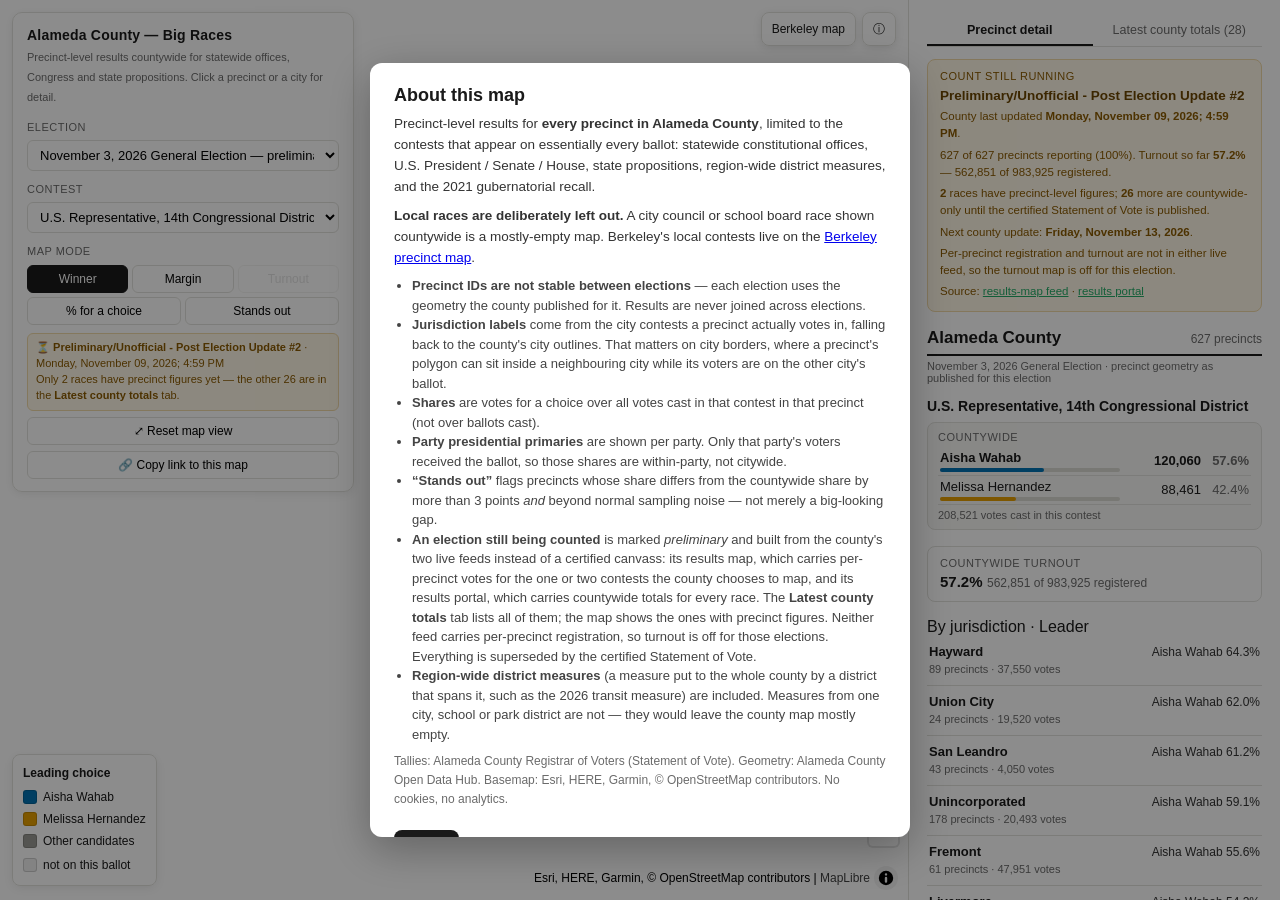
==== site/county.html @ a4855461 "Map Nov 2026 before certification, from the county's live feeds The county map had nothing at all fo" ====
<!DOCTYPE html>
<html lang="en">
<head>
<meta charset="utf-8" />
<meta name="viewport" content="width=device-width, initial-scale=1" />
<title>Alameda County Precinct Map — Big Races</title>
<link href="./vendor/maplibre-gl.css" rel="stylesheet" />
<script src="./vendor/maplibre-gl.js"></script>
<style>
  :root { --panel: 372px; --bg:#f7f7f5; --ink:#1a1a1a; --muted:#6b6b6b; --line:#e2e2dd;
          --gold:#e8a400; --below:#b35806; --above:#2166ac; --neutral:#e8e8e6; }
  * { box-sizing: border-box; }
  html, body { margin:0; height:100%; font-family:-apple-system,BlinkMacSystemFont,"Segoe UI",Roboto,Helvetica,Arial,sans-serif; color:var(--ink); }
  #app { display:grid; grid-template-columns:1fr var(--panel); height:100%; }
  #map { position:relative; }
  #panel { border-left:1px solid var(--line); background:#fff; overflow-y:auto; padding:16px 18px 48px; }
  #controls { position:absolute; top:12px; left:12px; z-index:5; background:rgba(255,255,255,.96);
    border:1px solid var(--line); border-radius:10px; padding:12px 14px; width:342px; box-shadow:0 2px 10px rgba(0,0,0,.08); }
  #controls h1 { font-size:14px; margin:0 0 2px; letter-spacing:.2px; }
  #controls .sub { font-size:11px; color:var(--muted); margin-bottom:10px; }
  label { display:block; font-size:11px; text-transform:uppercase; letter-spacing:.5px; color:var(--muted); margin:8px 0 3px; }
  select { width:100%; padding:6px 8px; font-size:13px; border:1px solid var(--line); border-radius:6px; background:#fff; }
  .modes { display:flex; flex-wrap:wrap; gap:4px; margin-top:4px; }
  .modes button { flex:1 1 30%; font-size:12px; padding:6px 4px; border:1px solid var(--line); background:#fff; border-radius:6px; cursor:pointer; }
  .modes button.active { background:var(--ink); color:#fff; border-color:var(--ink); }
  .modes button:disabled { opacity:.4; cursor:not-allowed; }
  .ctrlbtn { width:100%; margin-top:6px; padding:6px; font-size:12px; border:1px solid var(--line); background:#fff; border-radius:6px; cursor:pointer; }
  #legend { position:absolute; bottom:14px; left:12px; z-index:5; background:rgba(255,255,255,.96);
    border:1px solid var(--line); border-radius:8px; padding:8px 10px; font-size:12px; max-width:320px; box-shadow:0 2px 10px rgba(0,0,0,.08); }
  #legend .row { display:flex; align-items:center; gap:6px; margin:2px 0; }
  #legend .sw { width:14px; height:14px; border-radius:3px; border:1px solid rgba(0,0,0,.15); flex:none; }
  #nav { position:absolute; top:12px; right:12px; z-index:5; display:flex; gap:6px; }
  #nav a, #nav button { font-size:12px; padding:6px 10px; border:1px solid var(--line); border-radius:8px;
    background:rgba(255,255,255,.96); color:var(--ink); text-decoration:none; cursor:pointer; box-shadow:0 2px 8px rgba(0,0,0,.1); }
  .dhead { display:flex; align-items:baseline; justify-content:space-between; gap:8px; border-bottom:2px solid var(--ink); padding-bottom:6px; margin-bottom:2px; }
  .dhead h2 { font-size:17px; margin:0; }
  .dhead .mem { font-size:12px; color:var(--muted); white-space:nowrap; }
  .vintage { font-size:11px; color:var(--muted); margin:4px 0 14px; }
  .contestTitle { font-size:14px; margin:4px 0 2px; }
  .subtotal { background:var(--bg); border:1px solid var(--line); border-radius:8px; padding:8px 10px; margin:8px 0 16px; }
  .subtotal .lbl, .card .lbl { font-size:11px; text-transform:uppercase; letter-spacing:.5px; color:var(--muted); margin-bottom:4px; }
  .card { border:1px solid var(--line); border-radius:8px; padding:10px 12px; margin:8px 0 16px; }
  .card.measure { background:#f3f7fb; border-color:#cfe0ee; }
  .card.note { background:#fff7e6; border-color:#f0d9a8; color:#8a5a00; font-size:12px; }
  .card.prelim { background:#fff7e6; border-color:#f0d9a8; }
  .card.prelim .lbl { color:#8a5a00; }
  .card.prelim b.hdr { font-size:13.5px; color:#6b4500; }
  .card.prelim .meta { font-size:11.5px; color:#8a5a00; line-height:1.5; margin-top:4px; }
  #prelimChip { display:none; margin-top:8px; font-size:11px; background:#fff7e6;
    border:1px solid #f0d9a8; color:#8a5a00; padding:6px 8px; border-radius:6px; line-height:1.45; }
  .tabs { display:flex; gap:4px; margin:0 0 12px; border-bottom:1px solid var(--line); }
  .tabs button { flex:1 1 0; font:inherit; font-size:12.5px; padding:7px 6px; cursor:pointer;
    background:none; border:none; border-bottom:2px solid transparent; color:var(--muted); }
  .tabs button.active { color:var(--ink); font-weight:600; border-bottom-color:var(--ink); }
  .tabs button:focus-visible { outline:2px solid var(--above); outline-offset:-2px; }
  .lrow { border-bottom:1px solid var(--line); padding:9px 2px; }
  .lrow .top { display:flex; justify-content:space-between; align-items:baseline; gap:8px; }
  .lrow .rn { font-weight:600; font-size:12.5px; }
  .lrow .rv { font-size:12px; font-variant-numeric:tabular-nums; white-space:nowrap; }
  .lrow .sub2 { font-size:11px; color:var(--muted); margin-top:2px; }
  .lrow .mapped { font-size:10px; text-transform:uppercase; letter-spacing:.4px;
    color:#2166ac; border:1px solid #c5d9ea; background:#f3f7fb; border-radius:4px; padding:1px 4px; }
  .lrow button.golink { font:inherit; font-size:11px; color:#2166ac; background:none;
    border:none; padding:0; cursor:pointer; text-decoration:underline; }
  table.res { width:100%; border-collapse:collapse; font-size:13px; margin-top:4px; }
  table.res td { padding:3px 2px; border-bottom:1px solid var(--line); }
  table.res td.v { text-align:right; font-variant-numeric:tabular-nums; }
  table.res td.p { text-align:right; color:var(--muted); width:48px; font-variant-numeric:tabular-nums; }
  table.res tr.win td { font-weight:700; }
  .bar { height:4px; background:#d9d9d3; border-radius:2px; margin-top:3px; }
  .bar > span { display:block; height:100%; border-radius:2px; }
  .cityrow { display:block; width:100%; text-align:left; font:inherit; color:inherit; background:none;
    border:none; border-bottom:1px solid var(--line); padding:8px 2px; cursor:pointer; }
  .cityrow:hover .cn { text-decoration:underline; }
  .cityrow:focus-visible { outline:2px solid var(--above); outline-offset:2px; }
  .cityrow .top { display:flex; justify-content:space-between; align-items:baseline; gap:8px; }
  .cityrow .cn { font-weight:600; font-size:13px; }
  .cityrow .mv { font-size:12px; font-variant-numeric:tabular-nums; color:#333; }
  .cityrow .sub2 { font-size:11px; color:var(--muted); margin-top:1px; }
  .prec { margin:0 0 14px; }
  .prec .ph { width:100%; text-align:left; font:inherit; color:inherit; background:none; border:none;
    border-radius:6px; display:flex; align-items:baseline; justify-content:space-between; cursor:pointer; }
  .prec .ph:hover .pid { text-decoration:underline; }
  .prec .pid { font-weight:600; font-size:13px; }
  .prec .turn { font-size:11px; color:var(--muted); font-variant-numeric:tabular-nums; }
  .prec.focus .pid { color:#111; }
  .back { font-size:12px; color:#2a6; cursor:pointer; text-decoration:underline; background:none; border:none; padding:0; margin-bottom:8px; }
  .dvrow { margin:8px 0; }
  .dvrow .top { display:flex; justify-content:space-between; font-size:12px; margin-bottom:3px; }
  .dvrow .dev { font-weight:700; font-variant-numeric:tabular-nums; }
  .dvbar { position:relative; height:10px; background:#ececea; border-radius:3px; }
  .dvbar .z { position:absolute; left:50%; top:-2px; bottom:-2px; width:1px; background:#9a9a94; }
  .dvbar .seg { position:absolute; top:0; bottom:0; border-radius:3px; }
  .credit { font-size:11px; color:var(--muted); margin-top:24px; line-height:1.5; }
  a.src { color:#2a6; }
  #about { position:fixed; inset:0; background:rgba(0,0,0,.45); z-index:30; display:none; align-items:center; justify-content:center; padding:16px; }
  #about .box { background:#fff; border-radius:12px; padding:22px 24px; max-width:540px; max-height:86vh; overflow-y:auto; box-shadow:0 12px 44px rgba(0,0,0,.3); }
  #about h2 { margin:0 0 6px; font-size:18px; }
  #about p { font-size:13.5px; line-height:1.55; margin:8px 0; color:#333; }
  #about ul { font-size:13px; line-height:1.5; color:#444; padding-left:18px; margin:8px 0; }
  #about .ok { margin-top:14px; padding:9px 16px; border-radius:8px; border:none; background:var(--ink); color:#fff; font-size:14px; cursor:pointer; }
  @media (max-width:760px){
    #app { grid-template-columns:1fr; grid-template-rows:56vh auto; }
    #panel { border-left:none; border-top:1px solid var(--line); }
    #controls { left:8px; right:8px; width:auto; max-height:42vh; overflow-y:auto; }
    #legend { max-width:52%; bottom:8px; }
    #nav { top:auto; bottom:8px; right:8px; }
    .modes button, select, .ctrlbtn { min-height:40px; }
    .prec .ph, .cityrow { min-height:40px; }
  }
</style>
</head>
<body>
<noscript><div style="padding:24px;font:15px/1.6 -apple-system,Arial,sans-serif;max-width:640px">
  <h2>Alameda County Precinct Map</h2>
  <p>This interactive map needs JavaScript and a WebGL-capable browser. The underlying
  results are plain JSON under <code>/data/county/</code> in the source repository.</p>
</div></noscript>
<div id="app">
  <div id="map">
    <div id="nav">
      <a href="./index.html" title="Berkeley local races">Berkeley map</a>
      <button id="aboutBtn" title="About this map" aria-label="About this map">ⓘ</button>
    </div>
    <div id="controls">
      <h1>Alameda County — Big Races</h1>
      <div class="sub">Precinct-level results countywide for statewide offices, Congress and
        state propositions. Click a precinct or a city for detail.</div>
      <label for="electionSel">Election</label>
      <select id="electionSel"></select>
      <label for="contestSel">Contest</label>
      <select id="contestSel"></select>
      <label>Map mode</label>
      <div class="modes">
        <button data-mode="winner" class="active">Winner</button>
        <button data-mode="margin">Margin</button>
        <button data-mode="turnout" id="turnoutBtn">Turnout</button>
        <button data-mode="choice">% for a choice</button>
        <button data-mode="deviation" title="Where a precinct voted clearly differently from the county">Stands out</button>
      </div>
      <div id="choiceWrap" style="display:none">
        <label for="choiceSel">Candidate / choice</label>
        <select id="choiceSel"></select>
      </div>
      <div id="prelimChip"></div>
      <div id="partyNote" style="display:none;margin-top:8px;font-size:11px;background:#fff7e6;border:1px solid #f0d9a8;color:#8a5a00;padding:6px 8px;border-radius:6px"></div>
      <button class="ctrlbtn" id="resetView">⤢ Reset map view</button>
      <button class="ctrlbtn" id="shareBtn">🔗 Copy link to this map</button>
    </div>
    <div id="legend"></div>
  </div>
  <div id="panel"><div style="color:#6b6b6b;font-size:13px">Loading…</div></div>
</div>

<div id="about" role="dialog" aria-modal="true" aria-labelledby="aboutTitle">
  <div class="box">
    <h2 id="aboutTitle">About this map</h2>
    <p>Precinct-level results for <b>every precinct in Alameda County</b>, limited to the
       contests that appear on essentially every ballot: statewide constitutional offices,
       U.S. President / Senate / House, state propositions, region-wide district measures,
       and the 2021 gubernatorial recall.</p>
    <p><b>Local races are deliberately left out.</b> A city council or school board race shown
       countywide is a mostly-empty map. Berkeley's local contests live on the
       <a href="./index.html">Berkeley precinct map</a>.</p>
    <ul>
      <li><b>Precinct IDs are not stable between elections</b> — each election uses the geometry
          the county published for it. Results are never joined across elections.</li>
      <li><b>Jurisdiction labels</b> come from the city contests a precinct actually votes in,
          falling back to the county's city outlines. That matters on city borders, where a
          precinct's polygon can sit inside a neighbouring city while its voters are on the
          other city's ballot.</li>
      <li><b>Shares</b> are votes for a choice over all votes cast in that contest in that
          precinct (not over ballots cast).</li>
      <li><b>Party presidential primaries</b> are shown per party. Only that party's voters
          received the ballot, so those shares are within-party, not citywide.</li>
      <li><b>“Stands out”</b> flags precincts whose share differs from the countywide share by
          more than 3 points <i>and</i> beyond normal sampling noise — not merely a big-looking gap.</li>
      <li><b>An election still being counted</b> is marked <i>preliminary</i> and built from the
          county's two live feeds instead of a certified canvass: its results map, which carries
          per-precinct votes for the one or two contests the county chooses to map, and its
          results portal, which carries countywide totals for every race. The
          <b>Latest county totals</b> tab lists all of them; the map shows the ones with
          precinct figures. Neither feed carries per-precinct registration, so turnout is off
          for those elections. Everything is superseded by the certified Statement of Vote.</li>
      <li><b>Region-wide district measures</b> (a measure put to the whole county by a district
          that spans it, such as the 2026 transit measure) are included. Measures from one city,
          school or park district are not — they would leave the county map mostly empty.</li>
    </ul>
    <p style="font-size:12px;color:#6b6b6b">Tallies: Alameda County Registrar of Voters
       (Statement of Vote). Geometry: Alameda County Open Data Hub. Basemap: Esri, HERE,
       Garmin, © OpenStreetMap contributors. No cookies, no analytics.</p>
    <button class="ok" id="aboutOk">Got it</button>
  </div>
</div>

<script>
const DATA = "./data/county";
const EMBED_PAGE = "county";
/* ---- embedding (samkp.com wraps this page in an iframe) ----------------------
   A deep link shared from samkp.com has to reopen the same view, and "copy link"
   has to hand back the samkp.com URL, not the github.io one. So the parent is told
   the hash on every change, and is asked for its own URL when copying. Only the
   origins listed here are trusted, and only the hash — which is not sensitive — is
   ever sent. Standalone (unframed) use is unaffected. */
const EMBED_PARENTS = ["https://samkp.com", "https://www.samkp.com"];
const FRAMED = (()=>{ try { return !!window.parent && window.parent !== window; } catch(e){ return false; } })();
let _shareWaiters = [];
if(FRAMED) window.addEventListener("message", ev=>{
  if(!EMBED_PARENTS.includes(ev.origin)) return;
  const d = ev.data || {};
  if(d.type === "bpm:share-url" && typeof d.url === "string"){
    const w = _shareWaiters; _shareWaiters = []; w.forEach(fn=>fn(d.url));
  }
});
function notifyParent(){
  if(!FRAMED) return;
  for(const o of EMBED_PARENTS){
    try { window.parent.postMessage({type:"bpm:hash", page:EMBED_PAGE, hash:location.hash}, o); } catch(e){}
  }
}
function shareUrl(){
  if(!FRAMED) return Promise.resolve(location.href);
  return new Promise(res=>{
    let done=false; const finish=u=>{ if(!done){ done=true; res(u); } };
    _shareWaiters.push(finish);
    for(const o of EMBED_PARENTS){
      try { window.parent.postMessage({type:"bpm:share-url-request"}, o); } catch(e){}
    }
    setTimeout(()=>finish(location.href), 400);   // no answer: fall back to our own URL
  });
}

// Okabe–Ito colourblind-safe qualitative palette, then neutral greys for overflow.
const CAT = ["#0072B2","#E69F00","#009E73","#CC79A7","#56B4E9","#D55E00","#F0E442","#8c8c8c","#7d5aa6","#4d4d4d"];
const YESNO = { "YES":"#2b8cbe", "NO":"#e08214" };
const RAMP = ["#f7fbff","#c6dbef","#6baed6","#2171b5","#08306b"];
const NEUTRAL = "#e8e8e6", NODATA = "#eee";
const MODES = ["winner","margin","turnout","choice","deviation"];
const DEV_MAX = 0.15;      // ±15 pts saturates the diverging scale
const MATERIAL = 0.03;     // 3-point materiality gate
const OTHER = "Other candidates";

const state = { election:null, contest:null, mode:"winner", choice:null, tab:"map",
                city:null, focus:null, results:null, catalog:null, manifest:null, _geo:null };
const TABS = ["map","latest"];
let map, elections, citiesGeo;

const slug = s => String(s).toLowerCase().replace(/[^a-z0-9]+/g,"-").replace(/^-|-$/g,"");
const esc  = s => String(s==null?"":s).replace(/[&<>"]/g, c=>({"&":"&amp;","<":"&lt;",">":"&gt;",'"':"&quot;"}[c]));
const sumv = ch => Object.values(ch||{}).reduce((a,b)=>a+b,0);
const pct  = (n,d) => d? (100*n/d) : 0;
const fmt  = n => (n==null?"—":n.toLocaleString());
const fpct = (n,dp=1) => (n==null? "—" : n.toFixed(dp)+"%");

function webglOK(){ try { const c=document.createElement("canvas");
  return !!(window.WebGLRenderingContext && (c.getContext("webgl")||c.getContext("experimental-webgl"))); }
  catch(e){ return false; } }
function fatal(msg){ document.getElementById("panel").innerHTML =
  `<div style="font-size:13.5px;line-height:1.6"><b>${esc(msg)}</b></div>`; }

/* ---------- colour helpers ---------- */
function rampColor(t){ t=Math.max(0,Math.min(1,t||0)); const i=t*(RAMP.length-1);
  return mix(RAMP[Math.floor(i)], RAMP[Math.ceil(i)], i-Math.floor(i)); }
function divColor(t){ t=Math.max(-1,Math.min(1,t||0));
  return t>=0 ? mix(NEUTRAL,"#08306b",t) : mix(NEUTRAL,"#7f3b08",-t); }
function mix(a,b,t){ const pa=hex(a), pb=hex(b);
  return "#"+[0,1,2].map(i=>Math.round(pa[i]+(pb[i]-pa[i])*t).toString(16).padStart(2,"0")).join(""); }
function hex(h){ h=h.replace("#",""); return [0,2,4].map(i=>parseInt(h.substr(i,2),16)); }

/* ---------- contest helpers ---------- */
const cat = () => state.catalog[state.contest] || {choices:[]};
const countyTotal = n => (state.results.county_totals||{})[n] || {choices:{},cast:0};
const cityTotal = (n,c) => ((state.results.city_totals||{})[n]||{})[c] || null;

/** Top choices countywide, capped so a 20-candidate primary stays readable. */
function topChoices(limit){
  const t = countyTotal(state.contest).choices || {};
  const ranked = Object.entries(t).sort((a,b)=>b[1]-a[1]).map(e=>e[0]);
  const all = (cat().choices||[]).filter(c=>ranked.includes(c)).length ? ranked : (cat().choices||[]);
  return limit ? all.slice(0,limit) : all;
}
function colorMap(){
  const c = cat(), m = {};
  if(c.kind==="measure"){
    (c.choices||[]).forEach(ch=>{ const k=ch.toUpperCase().replace(/^BONDS\s+/,"");
      m[ch] = YESNO[k] || (k.startsWith("Y")?YESNO.YES : k.startsWith("N")?YESNO.NO : CAT[0]); });
    return m;
  }
  const top = topChoices(7);
  top.forEach((ch,i)=> m[ch]=CAT[i]);
  m[OTHER] = "#9a9a94";
  return m;
}
/** Winner of a precinct entry, lumping anything outside the top-7 into OTHER. */
function winnerOf(choices, lumpSet){
  let best=null, bv=-1;
  for(const [k,v] of Object.entries(choices||{})) if(v>bv){ bv=v; best=k; }
  if(best==null) return [null,0];
  return [ (lumpSet && !lumpSet.has(best)) ? OTHER : best, bv ];
}
function marginOf(choices){
  const v = Object.values(choices||{}).sort((a,b)=>b-a);
  const d = sumv(choices);
  if(!d || v.length<1) return null;
  return (v[0]-(v[1]||0))/d;
}
/* Candidate slugs must survive across cycles. The county prefixes choices with the
   party in some elections and not others — Lateefah Simon is "DEM - LATEEFAH SIMON"
   in Nov 2024 and plain "Lateefah Simon" in Nov 2026 — so a link shared in one cycle
   would otherwise break in the next. Links are WRITTEN without the party prefix and
   READ tolerantly, which also keeps older prefixed links working. */
const PARTY_PREFIX = /^[A-Z]{2,4}\s*-\s*/i;
const SLUG_PARTY = /^(dem|rep|grn|lib|pf|ai|npp|aip|ref)-/;
const bareSlug = c => slug(String(c).replace(PARTY_PREFIX, ""));
function resolveChoice(slugged, choices){
  if(!slugged) return null;
  const bare = slugged.replace(SLUG_PARTY, "");
  return choices.find(c=>slug(c)===slugged)
      || choices.find(c=>bareSlug(c)===slugged)
      || choices.find(c=>bareSlug(c)===bare)
      || null;
}
function choiceValid(){ return state.choice && (cat().choices||[]).includes(state.choice); }
function leadingChoice(){ const t=topChoices(); return t[0] || (cat().choices||[])[0] || null; }
/* An election built from the county's live feeds rather than a certified Statement
   of Vote. Only the contests the county chooses to map have precinct figures; the
   rest are countywide totals, which is what the "Latest county totals" tab shows. */
const isPrelim = () => !!(state.results && state.results.preliminary);
const prelimStatus = () => (state.results && state.results.status) || {};
const countyOnly = () => (state.results && state.results.county_only) || [];
function hasTurnout(){ const P=state.results.precincts;
  return Object.values(P).some(p=>p.registered>0); }
const overReg = p => p.registered && p.ballots_cast > p.registered;
const isParty = n => /^[A-Z]{2,4}\s*-\s*/.test(n);

/* ---------- boot ---------- */
async function boot(){
  if(!webglOK()){ fatal("This map needs a WebGL-capable browser to display."); return; }
  try {
    state.manifest = await (await fetch(`${DATA}/elections.json`)).json();
    elections = state.manifest.elections || [];
  } catch(e){ fatal("Could not load county election data. Please refresh."); return; }
  if(!elections.length){ fatal("No county elections have been built yet. Run ./build_county.sh"); return; }
  try { citiesGeo = await (await fetch(`${DATA}/${state.manifest.cities_geo}`)).json(); }
  catch(e){ citiesGeo = null; }

  const esel = document.getElementById("electionSel");
  elections.forEach(e=> esel.add(new Option(
    e.name + (e.preliminary? "  — preliminary" : ""), e.id)));

  map = new maplibregl.Map({
    container:"map",
    style:{ version:8,
      // Esri's light-gray canvas: keyless, and a neutral ground for a choropleth.
      // (CARTO's basemaps.cartocdn.com tiles now require an API key and serve a
      // watermarked placeholder without one.)
      sources:{
        esri:{ type:"raster", tileSize:256,
          tiles:["https://services.arcgisonline.com/ArcGIS/rest/services/Canvas/World_Light_Gray_Base/MapServer/tile/{z}/{y}/{x}"],
          attribution:"Esri, HERE, Garmin, © OpenStreetMap contributors" },
        esriLabels:{ type:"raster", tileSize:256,
          tiles:["https://services.arcgisonline.com/ArcGIS/rest/services/Canvas/World_Light_Gray_Reference/MapServer/tile/{z}/{y}/{x}"] } },
      layers:[{ id:"base", type:"raster", source:"esri" }] },
    center:[-121.95,37.66], zoom:9.2 });
  window._map = map;
  map.on("error", e=>console.error("MAP ERROR:", e && e.error && e.error.message));
  map.addControl(new maplibregl.NavigationControl({showCompass:false}), "bottom-right");

  let inited=false;
  async function init(){
    if(inited) return; inited=true;
    try {
      parseHash();
      document.getElementById("electionSel").value = state.election;
      await loadElection(state.election);
      wireControls();
      window._ready = true;
      try { if(!localStorage.getItem("acpm_about_v1")){
        document.getElementById("about").style.display="flex";
        localStorage.setItem("acpm_about_v1","1"); } } catch(e){}
    } catch(err){
      console.error("LOAD FAILED:", err && err.stack || err);
      fatal("Something went wrong loading the map. Please refresh.");
    }
  }
  map.on("load", init);
  // Start as soon as the style settles; if the basemap is slow, blocked or offline,
  // start anyway after ~8s rather than leaving the visitor on a blank page.
  let t=0; const poll=setInterval(()=>{
    if(inited){ clearInterval(poll); return; }
    if(map.isStyleLoaded() || t++ > 75){ clearInterval(poll); init(); }
  }, 400);
}

/* Permalink: #<election>/<contest>/<mode>[/c-<choice>][/<city>]
   The selected candidate MUST be in the link — the whole point of sharing a
   "% for a choice" or "stands out" view is which candidate it is about. Trailing
   tokens are tagged rather than positional so a link without a candidate (or
   without a city) still parses. */
function parseHash(){
  const parts=(location.hash||"").replace(/^#/,"").split("/").filter(Boolean);
  const eid = parts[0] && elections.find(e=>e.id===parts[0]) ? parts[0] : elections[0].id;
  state.election=eid;
  state._pendingContest = parts[1]||null;
  state.mode = MODES.includes(parts[2]) ? parts[2] : "winner";
  state._pendingChoice = null; state._pendingCity = null; state.tab = "map";
  for(const t of parts.slice(3)){
    if(t.startsWith("c-")) state._pendingChoice = t.slice(2);
    else if(t.startsWith("t-")) state.tab = TABS.includes(t.slice(2))? t.slice(2) : "map";
    else state._pendingCity = t;
  }
}
function updateHash(){
  const p=[state.election, slug(state.contest||""), state.mode];
  if((state.mode==="choice"||state.mode==="deviation") && state.choice)
    p.push("c-"+bareSlug(state.choice));   // party-free: durable across cycles
  if(state.tab!=="map" && isPrelim()) p.push("t-"+state.tab);
  if(state.city) p.push(slug(state.city));
  const h="#"+p.join("/");
  if(location.hash!==h) history.replaceState(null,"",h);
  notifyParent();
}

/* Back/forward, an edited address bar, or — when embedded — the parent page
   pointing the iframe at a different view, all arrive as a hashchange. Without
   this the app only ever read the hash once at boot, so a pasted link did
   nothing until a manual reload. updateHash() uses replaceState, which does not
   fire hashchange, so there is no feedback loop. */
window.addEventListener("hashchange", async ()=>{
  if(!window._ready) return;
  const prev = state.election;
  parseHash();
  const esel=document.getElementById("electionSel");
  if(esel) esel.value = state.election;
  syncModes();
  if(state.election !== prev){ state.focus=null; await loadElection(state.election); return; }
  if(state._pendingContest){
    const m=Object.keys(state.catalog).find(n=>slug(n)===state._pendingContest);
    if(m) state.contest=m;
    state._pendingContest=null;
  }
  if(state._pendingChoice){
    const m=resolveChoice(state._pendingChoice, (state.catalog[state.contest]||{}).choices||[]);
    if(m) state.choice=m;
    state._pendingChoice=null;
  }
  if(!isPrelim()) state.tab="map";
  state.city = state._pendingCity
    ? (Object.keys(state.results.cities).find(c=>slug(c)===state._pendingCity) || null)
    : null;
  state._pendingCity=null; state.focus=null;
  document.getElementById("contestSel").value = state.contest;
  render();
  fitToContest();
});

function eachCoord(geom,fn){ const walk=a=>{ if(typeof a[0]==="number") fn(a); else a.forEach(walk); }; walk(geom.coordinates); }
function fitTo(features, duration){
  if(!features || !features.length) return;
  const b=new maplibregl.LngLatBounds();
  features.forEach(f=>eachCoord(f.geometry,c=>b.extend(c)));
  if(b.isEmpty()) return;
  const narrow=window.innerWidth<=760;
  const want = narrow? {top:96,left:20,right:20,bottom:40} : {top:110,left:372,right:40,bottom:60};
  const doFit=()=>{
    // Clamp padding to the canvas: the county fills a far wider bbox than one city,
    // and on a narrow desktop window the 372px control-panel inset can exceed the
    // map pane, which makes fitBounds give up ("cannot fit within canvas") and leave
    // the view parked on the whole Bay Area.
    const c=map.getCanvas();
    const W=c.clientWidth||c.width, H=c.clientHeight||c.height;
    const fit=(a,b2,limit)=>{
      a=Math.min(a, limit*0.35); b2=Math.min(b2, limit*0.35);   // no side eats the pane
      const t=a+b2, max=limit*0.7;
      return t<=max? [a,b2] : [a*max/t, b2*max/t]; };
    const [l,r]=fit(want.left,want.right,W), [t,bm]=fit(want.top,want.bottom,H);
    const pad={top:Math.round(t),bottom:Math.round(bm),left:Math.round(l),right:Math.round(r)};
    try{ map.fitBounds(b,{padding:pad,duration:duration==null?400:duration}); }
    catch(e){ try{ map.fitBounds(b,{duration:0}); }catch(_){} }
  };
  const c=map.getCanvas(); if(c && c.width>0 && c.height>0) doFit(); else map.once("idle",doFit);
}

/* ---------- load one election ---------- */
async function loadElection(id){
  state.election = id;
  state.tab = "map";
  const meta = elections.find(e=>e.id===id);
  document.getElementById("panel").innerHTML = `<div style="color:#6b6b6b;font-size:13px">Loading ${esc(meta.name)}…</div>`;

  const [results, geo] = await Promise.all([
    (await fetch(`${DATA}/${meta.results}`)).json(),
    (await fetch(`${DATA}/${meta.geo}`)).json()
  ]);
  state.results = results;
  state.catalog = results.contests;
  state._geo = geo;

  // One fault-tolerant block: if the style is not ready yet (slow or blocked
  // basemap) addSource throws, and we retry once it settles rather than failing
  // the whole load — the results panel still renders either way.
  const setupLayers = () => {
  ["precincts-fill","precincts-line","precincts-sel","cities-line","cities-focus"]
    .forEach(l=>{ if(map.getLayer(l)) map.removeLayer(l); });
  ["precincts","cities"].forEach(s=>{ if(map.getSource(s)) map.removeSource(s); });

  map.addSource("precincts", { type:"geojson", data:geo, promoteId:"precinct" });
  map.addLayer({ id:"precincts-fill", type:"fill", source:"precincts",
    paint:{ "fill-color":["coalesce",["feature-state","color"],"#ddd"], "fill-opacity":0.88 } });
  map.addLayer({ id:"precincts-line", type:"line", source:"precincts",
    paint:{ "line-color":"#fff", "line-width":0.35, "line-opacity":0.8 } });
  map.addLayer({ id:"precincts-sel", type:"line", source:"precincts", paint:{
    "line-color":["case",["==",["feature-state","sel"],2],"#111",["==",["feature-state","sel"],1],"#e8a400","rgba(0,0,0,0)"],
    "line-width":["case",["==",["feature-state","sel"],2],2.6,["==",["feature-state","sel"],1],1.2,0] } });
  if(citiesGeo){
    map.addSource("cities", { type:"geojson", data:citiesGeo });
    map.addLayer({ id:"cities-line", type:"line", source:"cities",
      paint:{ "line-color":"#555", "line-width":0.9, "line-opacity":0.55 } });
    map.addLayer({ id:"cities-focus", type:"line", source:"cities",
      filter:["==",["get","city"], state.city||"__none__"],
      paint:{ "line-color":"#111", "line-width":2.4 } });
  }
  // place labels above the fills, so city names stay readable over the choropleth
  if(!map.getLayer("base-labels"))
    map.addLayer({ id:"base-labels", type:"raster", source:"esriLabels", paint:{ "raster-opacity":0.9 } });
  };
  try { setupLayers(); }
  catch(e){ console.warn("style not ready, retrying layer setup:", e && e.message);
            map.once("styledata", ()=>{ try{ setupLayers(); render(); fitToContest(0); }catch(_){} }); }

  // initial fit happens after the contest is resolved, in loadElection's tail

  if(!map.__wired){
    map.__wired = true;
    map.on("click","precincts-fill", e=>{
      const pid=e.features[0].properties.precinct;
      const p=state.results.precincts[pid];
      if(!p) return;
      state.city = p.city; state.focus = pid; render();
      const el=document.getElementById("prec-"+pid);
      if(el) el.scrollIntoView({block:"center", behavior:"smooth"});
    });
    map.on("mouseenter","precincts-fill",()=>map.getCanvas().style.cursor="pointer");
    map.on("mouseleave","precincts-fill",()=>map.getCanvas().style.cursor="");
  }

  buildContestPicker();
  if(state._pendingContest){
    const m=Object.keys(state.catalog).find(n=>slug(n)===state._pendingContest);
    if(m) state.contest=m;
    state._pendingContest=null;
  }
  if(!state.contest || !(state.contest in state.catalog)) state.contest = defaultContest();
  if(state._pendingChoice){
    const m=resolveChoice(state._pendingChoice, state.catalog[state.contest]?.choices||[]);
    if(m) state.choice=m;
    state._pendingChoice=null;
  }
  if(state._pendingCity){
    const m=Object.keys(state.results.cities).find(c=>slug(c)===state._pendingCity);
    if(m) state.city=m;
    state._pendingCity=null;
  }
  document.getElementById("contestSel").value = state.contest;
  render();
  // fit once the contest is known: a shared link to a congressional race should open
  // on that district, not on the whole county with a small painted patch. If the link
  // names a city, that city wins.
  if(state.city){
    const pids=new Set(state.results.cities[state.city]||[]);
    fitTo(state._geo.features.filter(f=>pids.has(f.properties.precinct)), 0);
  } else fitToContest(0);
}

/** Features for precincts that actually have the selected contest. A congressional
    or legislative race covers only part of the county, so fitting the whole county
    leaves the painted area a small blob — a shared link should open on the district
    the contest is about. */
function contestFeatures(){
  if(!state._geo) return [];
  const P=state.results.precincts;
  const f=state._geo.features.filter(x=>{
    const p=P[x.properties.precinct];
    return p && p.contests && (state.contest in p.contests);
  });
  return f.length? f : state._geo.features;
}
function fitToContest(duration){ fitTo(contestFeatures(), duration); }

function defaultContest(){
  const names=Object.keys(state.catalog);
  const pref=[/^president/i,/^governor$/i,/senator/i,/^proposition|^state proposition/i,/representative/i];
  for(const rx of pref){ const hit=names.find(n=>rx.test(n)); if(hit) return hit; }
  return names[0];
}

const CATLABEL = { federal:"Federal", statewide:"Statewide offices",
                   proposition:"State propositions", recall:"Statewide recall",
                   regional:"Region-wide district measures",
                   legislative:"State legislature", judicial:"Judicial retention", county:"County" };
function buildContestPicker(){
  const sel=document.getElementById("contestSel");
  sel.innerHTML="";
  const groups={};
  for(const [n,c] of Object.entries(state.catalog)) (groups[c.category||"other"] ||= []).push(n);
  for(const key of ["federal","statewide","recall","proposition","regional","legislative","judicial","county","other"]){
    if(!groups[key]) continue;
    const og=document.createElement("optgroup");
    og.label = CATLABEL[key] || "Other";
    groups[key].forEach(n=> og.appendChild(new Option(n,n)));
    sel.appendChild(og);
  }
}

/* ---------- render ---------- */
function render(){
  const c=cat();
  const usesChoice = state.mode==="choice" || state.mode==="deviation";
  document.getElementById("choiceWrap").style.display = usesChoice? "block":"none";
  if(!choiceValid()) state.choice = leadingChoice();
  if(usesChoice) buildChoicePicker();

  const tb=document.getElementById("turnoutBtn");
  const noTurnout=!hasTurnout();
  tb.disabled = noTurnout;
  tb.title = noTurnout? "This election's canvass has no registration column" : "";
  if(noTurnout && state.mode==="turnout"){ state.mode="winner"; syncModes(); }

  const pc=document.getElementById("prelimChip");
  if(isPrelim()){
    const st=prelimStatus(), other=countyOnly().length;
    pc.style.display="block";
    pc.innerHTML = `⏳ <b>${esc(st.status||"Preliminary")}</b>`
      + (st.last_updated? ` · ${esc(st.last_updated)}`:"")
      + `<br>Only ${Object.keys(state.catalog).length} race${Object.keys(state.catalog).length===1?"":"s"} `
      + `${Object.keys(state.catalog).length===1?"has":"have"} precinct figures yet`
      + (other? ` — the other ${other} are in the <b>Latest county totals</b> tab.`:".");
  } else pc.style.display="none";

  const pn=document.getElementById("partyNote");
  if(isParty(state.contest)){
    pn.style.display="block";
    pn.innerHTML = "⚑ Party primary ballot — only this party's voters received it, so shares are <b>within-party</b>.";
  } else pn.style.display="none";

  const paint=()=>{ try{ paintChoropleth(); setHighlights(); }
    catch(e){ console.error("paint skipped:", e && e.message); } };
  if(map.isStyleLoaded() && map.getSource("precincts")) paint();
  else map.once("idle", paint);

  if(map.getLayer("cities-focus"))
    map.setFilter("cities-focus", ["==",["get","city"], state.city||"__none__"]);

  buildLegend();
  buildPanel();
  updateHash();
}

function buildChoicePicker(){
  const sel=document.getElementById("choiceSel");
  sel.innerHTML="";
  const tot=countyTotal(state.contest).choices||{};
  const ordered=(cat().choices||[]).slice().sort((a,b)=>(tot[b]||0)-(tot[a]||0));
  ordered.forEach(ch=>{
    const d=sumv(tot);
    sel.add(new Option(`${ch} — ${fpct(pct(tot[ch]||0,d))} countywide`, ch));
  });
  sel.value=state.choice;
}

function paintChoropleth(){
  const P=state.results.precincts, c=cat();
  const setC=(pid,color)=>map.setFeatureState({source:"precincts", id:pid},{color});
  const cmap=colorMap();
  const lump=new Set(topChoices(7));

  if(state.mode==="deviation"){
    const ct=countyTotal(state.contest);
    const base={ p: pct(ct.choices[state.choice]||0, sumv(ct.choices))/100, n: sumv(ct.choices) };
    for(const [pid,p] of Object.entries(P)){
      const e=p.contests[state.contest];
      if(!e){ setC(pid,NODATA); continue; }
      const n=sumv(e.choices);
      if(!n || !base.n){ setC(pid,NEUTRAL); continue; }
      const pr=(e.choices[state.choice]||0)/n, diff=pr-base.p;
      const se=Math.sqrt(pr*(1-pr)/n + base.p*(1-base.p)/base.n);
      const ok = Math.abs(diff)>1.96*se && Math.abs(diff)>=MATERIAL;
      setC(pid, ok? divColor(diff/DEV_MAX) : NEUTRAL);
    }
    return;
  }
  for(const [pid,p] of Object.entries(P)){
    if(state.mode==="turnout"){
      setC(pid, p.registered? rampColor(p.ballots_cast/p.registered) : NODATA);
      continue;
    }
    const e=p.contests[state.contest];
    if(!e){ setC(pid,NODATA); continue; }
    if(state.mode==="winner"){
      const [w]=winnerOf(e.choices, c.kind==="measure"? null : lump);
      setC(pid, cmap[w] || "#bbb");
    } else if(state.mode==="margin"){
      const m=marginOf(e.choices);
      setC(pid, m==null? NEUTRAL : rampColor(m));
    } else { // choice
      const n=sumv(e.choices);
      setC(pid, n? rampColor((e.choices[state.choice]||0)/n) : NEUTRAL);
    }
  }
}

function setHighlights(){
  const group=new Set(state.city? (state.results.cities[state.city]||[]) : []);
  for(const pid of Object.keys(state.results.precincts))
    map.setFeatureState({source:"precincts", id:pid},
      {sel: pid===state.focus?2:(group.has(pid)?1:0)});
}

/* ---------- legend ---------- */
const gradBar = labels =>
  `<div style="height:12px;border-radius:3px;background:linear-gradient(90deg,${RAMP.join(",")})"></div>`+
  `<div style="display:flex;justify-content:space-between;font-size:11px;color:#595959;margin-top:2px">`+
  labels.map(l=>`<span>${l}</span>`).join("")+`</div>`;
const divBar = labels =>
  `<div style="height:12px;border-radius:3px;background:linear-gradient(90deg,${divColor(-1)},${NEUTRAL} 50%,${divColor(1)})"></div>`+
  `<div style="display:flex;justify-content:space-between;font-size:11px;color:#595959;margin-top:2px">`+
  labels.map(l=>`<span>${l}</span>`).join("")+`</div>`;
const noDataRow = `<div class="row" style="margin-top:4px"><span class="sw" style="background:${NODATA}"></span>not on this ballot</div>`;

function buildLegend(){
  const el=document.getElementById("legend"), c=cat();
  if(state.mode==="deviation"){
    el.innerHTML = `<div style="font-weight:600;margin-bottom:4px">vs countywide · ${esc(state.choice)}</div>`
      + divBar(["−15","below","same","above","+15"])
      + `<div style="font-size:11px;color:#595959;margin-top:3px"><b>Blue</b> = clearly above the county average · <b>brown</b> = clearly below. Grey = small gap, or within normal variation.</div>`
      + noDataRow;
  } else if(state.mode==="turnout"){
    const anyOver=Object.values(state.results.precincts).some(overReg);
    el.innerHTML = `<div style="font-weight:600;margin-bottom:4px">Turnout (ballots / registered)</div>`
      + gradBar(["0%","25%","50%","75%","100%+"])
      + (anyOver? `<div style="font-size:11px;color:#8a5a00;margin-top:3px">Some precincts exceed 100% — California allows same-day registration.</div>`:"");
  } else if(state.mode==="margin"){
    el.innerHTML = `<div style="font-weight:600;margin-bottom:4px">Winner's margin over runner-up</div>`
      + gradBar(["0","25","50","75","100 pts"]) + noDataRow;
  } else if(state.mode==="choice"){
    el.innerHTML = `<div style="font-weight:600;margin-bottom:4px">% for ${esc(state.choice)}</div>`
      + gradBar(["0%","","50%","","100%"]) + noDataRow;
  } else {
    const cmap=colorMap();
    const shown = c.kind==="measure" ? (c.choices||[]) : topChoices(7).concat([OTHER]);
    el.innerHTML = `<div style="font-weight:600;margin-bottom:4px">Leading choice</div>`
      + shown.map(ch=>`<div class="row"><span class="sw" style="background:${cmap[ch]||"#bbb"}"></span>${esc(ch)}</div>`).join("")
      + noDataRow;
  }
}

/* ---------- panel ---------- */
function resultsTable(choices, cmap, limit){
  const d=sumv(choices);
  let rows=Object.entries(choices||{}).sort((a,b)=>b[1]-a[1]);
  const total=rows.length;
  if(limit && rows.length>limit){
    const head=rows.slice(0,limit);
    const rest=rows.slice(limit).reduce((a,[,v])=>a+v,0);
    rows=head.concat(rest? [[`${total-limit} others`,rest]] : []);
  }
  const top=rows.length? rows[0][1] : 0;
  return `<table class="res">` + rows.map(([ch,v],i)=>
    `<tr class="${i===0&&v===top?"win":""}"><td>${esc(ch)}`
    + `<div class="bar"><span style="width:${pct(v,d).toFixed(1)}%;background:${(cmap&&cmap[ch])||"#9a9a94"}"></span></div></td>`
    + `<td class="v">${fmt(v)}</td><td class="p">${fpct(pct(v,d),1)}</td></tr>`).join("")
    + `</table>`;
}

function metricFor(choices, reg, cast){
  // the number shown next to a city / precinct, matching the active map mode
  if(state.mode==="turnout") return reg? {txt:fpct(pct(cast,reg)), v:cast/reg} : {txt:"—", v:-1};
  if(!choices || !sumv(choices)) return {txt:"—", v:-1};
  const d=sumv(choices);
  if(state.mode==="margin"){ const m=marginOf(choices); return {txt:(m*100).toFixed(1)+" pts", v:m}; }
  if(state.mode==="choice"||state.mode==="deviation"){
    const p=pct(choices[state.choice]||0,d); return {txt:fpct(p), v:p/100};
  }
  const [w,v]=winnerOf(choices);
  return {txt:`${w} ${fpct(pct(v,d))}`, v:v/d};
}


/* ---------- preliminary (live-feed) election: status + "latest totals" tab -----
   Between election night and certification the county publishes two feeds: a
   results map carrying PER-PRECINCT votes for the one or two contests it chooses
   to map, and a results portal carrying COUNTYWIDE totals for every race. The map
   tab shows the first; this tab shows both together, so the latest numbers for
   every big race are readable while most of them still have no geography. ------*/
function prelimBanner(){
  const st=prelimStatus(), T=(state.results.turnout||{}).county||{};
  const mapped=(st.precinct_level_contests||Object.keys(state.catalog)).length;
  const other=countyOnly().length;
  const next=(st.next_updates||[])[0];
  const srcs=[];
  if(st.map_feed_url) srcs.push(`<a class="src" href="${esc(st.map_feed_url)}" target="_blank" rel="noopener">results-map feed</a>`);
  if(st.portal_url) srcs.push(`<a class="src" href="${esc(st.portal_url)}" target="_blank" rel="noopener">results portal</a>`);
  return `<div class="card prelim">`
    + `<div class="lbl">Count still running</div>`
    + `<b class="hdr">${esc(st.status||"Preliminary / unofficial")}</b>`
    + (st.last_updated? `<div class="meta">County last updated <b>${esc(st.last_updated)}</b>.</div>`:"")
    + `<div class="meta">`
      + (st.precincts_total? `${fmt(st.precincts_reported)} of ${fmt(st.precincts_total)} precincts reporting (${st.precincts_reported_pct}%). ` : "")
      + (T.registered? `Turnout so far <b>${fpct(pct(T.ballots_cast,T.registered))}</b> — ${fmt(T.ballots_cast)} of ${fmt(T.registered)} registered.` : "")
    + `</div>`
    + `<div class="meta"><b>${mapped}</b> race${mapped===1?"":"s"} ${mapped===1?"has":"have"} precinct-level figures`
      + (other? `; <b>${other}</b> more ${other===1?"is":"are"} countywide-only until the certified Statement of Vote is published.`:".")
      + `</div>`
    + (next? `<div class="meta">Next county update: <b>${esc(next)}</b>.</div>`:"")
    + `<div class="meta">Per-precinct registration and turnout are not in either live feed, so
        the turnout map is off for this election.${st.reconciled===false? " <b>⚠ Precinct sums do not match the county's own totals</b> — treat with care." : ""}</div>`
    + (srcs.length? `<div class="meta">Source: ${srcs.join(" · ")}</div>`:"")
    + `</div>`;
}

function tabStrip(){
  const other=countyOnly().length;
  const t=(id,label)=>`<button data-tab="${id}" class="${state.tab===id?"active":""}">${label}</button>`;
  return `<div class="tabs">`
    + t("map","Precinct detail")
    + t("latest",`Latest county totals${other?` (${other+Object.keys(state.catalog).length})`:""}`)
    + `</div>`;
}

function latestRow(name, choices, extra, mapped){
  // choices: [{choice, votes, pct}] already ordered by the source; sort by votes
  const rows=[...choices].sort((a,b)=>b.votes-a.votes);
  const total=rows.reduce((a,r)=>a+r.votes,0);
  const lead=rows[0]||{choice:"—",votes:0,pct:0};
  const second=rows[1];
  const isYN=rows.length===2 && rows.some(r=>/^(bonds\s+)?yes$/i.test(r.choice));
  const col=isYN? (/^(bonds\s+)?yes$/i.test(lead.choice)? YESNO.YES : YESNO.NO) : CAT[0];
  const share=total? 100*lead.votes/total : 0;
  return `<div class="lrow">`
    + `<div class="top"><span class="rn">${esc(name)}`
      + (mapped? ` <span class="mapped">mapped</span>`:"")
      + `</span>`
      + `<span class="rv"><b>${esc(lead.choice)}</b> ${share.toFixed(1)}%</span></div>`
    + `<div class="bar"><span style="width:${share.toFixed(1)}%;background:${col}"></span></div>`
    + `<div class="sub2">${fmt(total)} votes`
      + (second? ` · ${esc(second.choice)} ${(total?100*second.votes/total:0).toFixed(1)}%`:"")
      + (rows.length>2? ` · ${rows.length} choices`:"")
      + (extra? ` · ${esc(extra)}`:"")
      + (mapped? ` · <button class="golink" data-contest="${esc(name)}">show on map →</button>`:"")
      + `</div></div>`;
}

function latestView(meta){
  const groups={};
  // the precinct-mapped contests first, flagged, then everything countywide-only
  for(const n of Object.keys(state.catalog)){
    const ct=countyTotal(n);
    const choices=Object.entries(ct.choices||{}).map(([c,v])=>({choice:c,votes:v}));
    if(!choices.length) continue;
    (groups[state.catalog[n].category||"other"] ||= []).push({name:n, choices, mapped:true});
  }
  for(const c of countyOnly())
    (groups[c.category||"other"] ||= []).push({name:c.name, choices:c.choices,
      extra:c.threshold||"", mapped:false});

  const order=["federal","statewide","recall","proposition","regional","legislative","judicial","county","other"];
  const body=order.filter(k=>groups[k]).map(k=>
      `<div class="lbl" style="margin-top:16px">${esc(CATLABEL[k]||"Other")}</div>`
      + groups[k].map(r=>latestRow(r.name,r.choices,r.extra,r.mapped)).join("")).join("");

  return `<div class="dhead"><h2>Latest county totals</h2>`
    + `<span class="mem">${fmt(Object.values(groups).reduce((a,g)=>a+g.length,0))} races</span></div>`
    + `<div class="vintage">${esc(meta.name)} · countywide, as last published by the Registrar</div>`
    + prelimBanner()
    + body
    + `<div style="font-size:11px;color:#6b6b6b;margin-top:14px">Every figure here is a
        <b>countywide</b> total. Races marked “mapped” are the ones the county publishes
        precinct by precinct, so those also work in the map tab with the full set of
        modes. The rest get precinct figures when the Statement of Vote is certified,
        which is also when these numbers become final.</div>`;
}

function buildPanel(){
  const el=document.getElementById("panel");
  const c=cat(), meta=elections.find(e=>e.id===state.election);
  const prelim=isPrelim();
  const body = (prelim && state.tab==="latest")
    ? latestView(meta)
    : (prelim? prelimBanner() : "") + (state.city ? cityView(c,meta) : countyView(c,meta));
  el.innerHTML = (prelim? tabStrip() : "") + body + creditBlock(meta);
  wirePanel();
}

function contestHeader(c){
  const ct=countyTotal(state.contest);
  const cmap=colorMap();
  const limit = c.kind==="measure"? null : 8;
  return `<div class="contestTitle"><b>${esc(state.contest)}</b>`
    + (c.rcv? ` <span style="font-size:11px;color:#8a5a00">(1st choice)</span>`:"")
    + `</div>`
    + `<div class="subtotal"><div class="lbl">Countywide</div>`
    + resultsTable(ct.choices, cmap, limit)
    + `<div style="font-size:11px;color:#6b6b6b;margin-top:4px">${fmt(sumv(ct.choices))} votes cast in this contest</div>`
    + `</div>`;
}

function countyView(c,meta){
  const T=state.results.turnout||{county:{},cities:{}};
  const cities=Object.keys(state.results.cities).sort();
  const rows=cities.map(city=>{
    const ct=cityTotal(state.contest,city);
    const t=(T.cities||{})[city]||{};
    const m=metricFor(ct&&ct.choices, t.registered, t.ballots_cast);
    return {city, m, n:(state.results.cities[city]||[]).length,
            votes: ct? sumv(ct.choices):0, t};
  }).sort((a,b)=> b.m.v-a.m.v);

  const label = state.mode==="turnout"? "Turnout"
    : state.mode==="margin"? "Margin"
    : (state.mode==="choice"||state.mode==="deviation")? `% ${state.choice}`
    : "Leader";

  return `<div class="dhead"><h2>Alameda County</h2>`
    + `<span class="mem">${fmt(Object.keys(state.results.precincts).length)} precincts</span></div>`
    + `<div class="vintage">${esc(meta.name)} · precinct geometry as published for this election</div>`
    + contestHeader(c)
    + (T.county && T.county.registered
        ? `<div class="card"><div class="lbl">Countywide turnout</div>`
          + `<b style="font-size:15px">${fpct(pct(T.county.ballots_cast,T.county.registered))}</b>`
          + ` <span style="font-size:12px;color:#6b6b6b">${fmt(T.county.ballots_cast)} of ${fmt(T.county.registered)} registered</span></div>`
        : "")
    + `<div class="lbl" style="margin-top:14px">By jurisdiction · ${esc(label)}</div>`
    + rows.map(r=>
        `<button class="cityrow" data-city="${esc(r.city)}">`
        + `<span class="top"><span class="cn">${esc(r.city)}</span><span class="mv">${esc(r.m.txt)}</span></span>`
        + `<span class="sub2">${r.n} precinct${r.n===1?"":"s"}`
        + (r.votes? ` · ${fmt(r.votes)} votes`:" · not on this ballot")
        + `</span></button>`).join("")
    + `<div style="font-size:11px;color:#6b6b6b;margin-top:10px">Jurisdiction comes from the city
        contests each precinct votes in, with the county's city outlines as fallback.
        “Unincorporated” is county territory outside any city.</div>`;
}

function cityView(c,meta){
  const pids=(state.results.cities[state.city]||[]).slice();
  const ct=cityTotal(state.contest,state.city);
  const cmap=colorMap();
  const T=(state.results.turnout||{}).cities||{};
  const t=T[state.city]||{};
  const limit = c.kind==="measure"? null : 8;

  pids.sort((a,b)=>{
    const ea=state.results.precincts[a].contests[state.contest];
    const eb=state.results.precincts[b].contests[state.contest];
    return sumv(eb&&eb.choices)-sumv(ea&&ea.choices);
  });

  let html = `<button class="back" id="backBtn">← All of Alameda County</button>`
    + `<div class="dhead"><h2>${esc(state.city)}</h2>`
    + `<span class="mem">${pids.length} precinct${pids.length===1?"":"s"}</span></div>`
    + `<div class="vintage">${esc(meta.name)}</div>`
    + `<div class="contestTitle"><b>${esc(state.contest)}</b></div>`;

  if(ct){
    html += `<div class="subtotal"><div class="lbl">${esc(state.city)} subtotal</div>`
      + resultsTable(ct.choices, cmap, limit)
      + `<div style="font-size:11px;color:#6b6b6b;margin-top:4px">`
      + `${fmt(sumv(ct.choices))} votes`
      + (t.registered? ` · turnout ${fpct(pct(t.ballots_cast,t.registered))}`:"")
      + `</div></div>`;
  } else {
    html += `<div class="card note">This contest was not on the ballot in ${esc(state.city)}.</div>`;
  }

  if(state.mode==="deviation" && ct){
    const base=countyTotal(state.contest);
    const bp=pct(base.choices[state.choice]||0,sumv(base.choices))/100;
    html += `<div class="card"><div class="lbl">vs countywide · ${esc(state.choice)}</div>`
      + pids.map(pid=>{
          const e=state.results.precincts[pid].contests[state.contest];
          if(!e) return "";
          const n=sumv(e.choices); if(!n) return "";
          const pr=(e.choices[state.choice]||0)/n, diff=pr-bp;
          const se=Math.sqrt(pr*(1-pr)/n + bp*(1-bp)/(sumv(base.choices)||1));
          const ok=Math.abs(diff)>1.96*se && Math.abs(diff)>=MATERIAL;
          const w=Math.min(50,Math.abs(diff)/DEV_MAX*50);
          return `<div class="dvrow"><div class="top"><span>${esc(pid)}</span>`
            + `<span class="dev" style="color:${ok?(diff>0?"#2166ac":"#b35806"):"#8a8a84"}">`
            + `${diff>0?"+":""}${(diff*100).toFixed(1)} pts${ok?"":" (noise)"}</span></div>`
            + `<div class="dvbar"><div class="z"></div>`
            + `<div class="seg" style="${diff>0?`left:50%`:`right:50%`};width:${w}%;`
            + `background:${ok?(diff>0?"#2166ac":"#b35806"):"#c9c9c4"}"></div></div></div>`;
        }).join("")
      + `</div>`;
  }

  html += `<div class="lbl" style="margin-top:14px">Precincts</div>`;
  html += pids.map(pid=>{
    const p=state.results.precincts[pid];
    const e=p.contests[state.contest];
    const turn = p.registered? `${fpct(pct(p.ballots_cast,p.registered))} turnout` : "";
    return `<div class="prec ${pid===state.focus?"focus":""}" id="prec-${esc(pid)}">`
      + `<button class="ph" data-pid="${esc(pid)}">`
      + `<span class="pid">${esc(pid)}</span>`
      + `<span class="turn">${turn}${overReg(p)?" ⚑":""}</span></button>`
      + (e? resultsTable(e.choices, cmap, limit)
          : `<div style="font-size:12px;color:#6b6b6b;font-style:italic;margin-top:4px">not on this ballot</div>`)
      + `</div>`;
  }).join("");
  return html;
}

function creditBlock(meta){
  const s=meta.sources||{};
  return `<div class="credit">
    <b>${esc(meta.name)}</b><br>
    Contests shown: statewide offices, Congress and state propositions only — see the
    <a href="./index.html" class="src">Berkeley map</a> for local races.<br>
    Tallies: ${isPrelim()? "Alameda County Registrar of Voters, live results feeds (preliminary)"
      : "Alameda County Registrar of Voters, Statement of Vote"}${s.election_page?` (<a class="src" href="${esc(s.election_page)}" target="_blank" rel="noopener">election page</a>)`:""}.<br>
    Precinct geometry: Alameda County Open Data Hub, as published for this election.<br>
    Basemap: Esri, HERE, Garmin, © OpenStreetMap contributors.
    ${(state.manifest.pending||[]).length? `<br><br><b>Not yet mappable:</b> `
      + (state.manifest.pending||[]).map(p=>`${esc(p.name)} — ${esc(p.reason)}`).join("; ")+"." : ""}
  </div>`;
}

function wirePanel(){
  document.querySelectorAll(".cityrow").forEach(b=> b.onclick=()=>{
    state.city=b.dataset.city; state.focus=null; render();
    const feats=state._geo.features.filter(f=>{
      const p=state.results.precincts[f.properties.precinct];
      return p && p.city===state.city; });
    fitTo(feats);
  });
  const back=document.getElementById("backBtn");
  if(back) back.onclick=()=>{ state.city=null; state.focus=null; render(); fitToContest(); };
  document.querySelectorAll(".prec .ph").forEach(b=> b.onclick=()=>{
    state.focus=b.dataset.pid; render();
    const f=state._geo.features.find(x=>x.properties.precinct===state.focus);
    if(f) fitTo([f]);
  });
  document.querySelectorAll('.tabs button[data-tab]').forEach(b=> b.onclick=()=>{
    if(state.tab===b.dataset.tab) return;
    state.tab=b.dataset.tab; render();
  });
  document.querySelectorAll('.lrow button.golink').forEach(b=> b.onclick=()=>{
    const n=b.dataset.contest;
    if(!(n in state.catalog)) return;
    state.contest=n; state.choice=null; state.city=null; state.focus=null; state.tab="map";
    document.getElementById("contestSel").value=n;
    render(); fitToContest();
  });
}

function syncModes(){
  document.querySelectorAll('.modes button[data-mode]').forEach(b=>
    b.classList.toggle("active", b.dataset.mode===state.mode));
}
function wireControls(){
  document.getElementById("electionSel").onchange = async e=>{
    state.focus=null;
    await loadElection(e.target.value);
  };
  document.getElementById("contestSel").onchange = e=>{
    state.contest=e.target.value; state.choice=null; render(); fitToContest();
  };
  document.querySelectorAll('.modes button[data-mode]').forEach(b=> b.onclick=()=>{
    if(b.disabled) return;
    state.mode=b.dataset.mode; syncModes(); render();
  });
  document.getElementById("choiceSel").onchange = e=>{ state.choice=e.target.value; render(); };
  document.getElementById("resetView").onclick = ()=>{
    state.city=null; state.focus=null; render(); fitToContest();
  };
  document.getElementById("shareBtn").onclick = async ()=>{
    updateHash();                       // make sure the link reflects what is on screen
    const btn=document.getElementById("shareBtn"), url=await shareUrl();
    const done=ok=>{ btn.textContent = ok? "✓ Link copied" : "⚠ Copy failed — select the URL bar";
      setTimeout(()=>btn.textContent="🔗 Copy link to this map", 2200); };
    try { await navigator.clipboard.writeText(url); done(true); }
    catch(e){
      // clipboard API needs a secure context; fall back to a selectable textarea
      try { const t=document.createElement("textarea"); t.value=url;
        t.style.position="fixed"; t.style.opacity="0"; document.body.appendChild(t);
        t.select(); const ok=document.execCommand("copy"); document.body.removeChild(t); done(ok); }
      catch(_){ done(false); }
    }
  };
  document.getElementById("aboutBtn").onclick = ()=> document.getElementById("about").style.display="flex";
  document.getElementById("aboutOk").onclick  = ()=> document.getElementById("about").style.display="none";
  document.getElementById("about").onclick = e=>{
    if(e.target.id==="about") document.getElementById("about").style.display="none"; };
  document.addEventListener("keydown", e=>{
    if(e.key==="Escape") document.getElementById("about").style.display="none"; });
  syncModes();
}

boot();
</script>
</body>
</html>
---- site/vendor/maplibre-gl.css ----
.maplibregl-map{font:12px/20px Helvetica Neue,Arial,Helvetica,sans-serif;overflow:hidden;position:relative;-webkit-tap-highlight-color:rgb(0 0 0/0)}.maplibregl-canvas{left:0;position:absolute;top:0}.maplibregl-map:fullscreen{height:100%;width:100%}.maplibregl-ctrl-group button.maplibregl-ctrl-compass{touch-action:none}.maplibregl-canvas-container.maplibregl-interactive,.maplibregl-ctrl-group button.maplibregl-ctrl-compass{cursor:grab;-webkit-user-select:none;-moz-user-select:none;user-select:none}.maplibregl-canvas-container.maplibregl-interactive.maplibregl-track-pointer{cursor:pointer}.maplibregl-canvas-container.maplibregl-interactive:active,.maplibregl-ctrl-group button.maplibregl-ctrl-compass:active{cursor:grabbing}.maplibregl-canvas-container.maplibregl-touch-zoom-rotate,.maplibregl-canvas-container.maplibregl-touch-zoom-rotate .maplibregl-canvas{touch-action:pan-x pan-y}.maplibregl-canvas-container.maplibregl-touch-drag-pan,.maplibregl-canvas-container.maplibregl-touch-drag-pan .maplibregl-canvas{touch-action:pinch-zoom}.maplibregl-canvas-container.maplibregl-touch-zoom-rotate.maplibregl-touch-drag-pan,.maplibregl-canvas-container.maplibregl-touch-zoom-rotate.maplibregl-touch-drag-pan .maplibregl-canvas{touch-action:none}.maplibregl-canvas-container.maplibregl-touch-drag-pan.maplibregl-cooperative-gestures,.maplibregl-canvas-container.maplibregl-touch-drag-pan.maplibregl-cooperative-gestures .maplibregl-canvas{touch-action:pan-x pan-y}.maplibregl-ctrl-bottom-left,.maplibregl-ctrl-bottom-right,.maplibregl-ctrl-top-left,.maplibregl-ctrl-top-right{pointer-events:none;position:absolute;z-index:2}.maplibregl-ctrl-top-left{left:0;top:0}.maplibregl-ctrl-top-right{right:0;top:0}.maplibregl-ctrl-bottom-left{bottom:0;left:0}.maplibregl-ctrl-bottom-right{bottom:0;right:0}.maplibregl-ctrl{clear:both;pointer-events:auto;transform:translate(0)}.maplibregl-ctrl-top-left .maplibregl-ctrl{float:left;margin:10px 0 0 10px}.maplibregl-ctrl-top-right .maplibregl-ctrl{float:right;margin:10px 10px 0 0}.maplibregl-ctrl-bottom-left .maplibregl-ctrl{float:left;margin:0 0 10px 10px}.maplibregl-ctrl-bottom-right .maplibregl-ctrl{float:right;margin:0 10px 10px 0}.maplibregl-ctrl-group{background:#fff;border-radius:4px}.maplibregl-ctrl-group:not(:empty){box-shadow:0 0 0 2px rgba(0,0,0,.1)}@media (forced-colors:active){.maplibregl-ctrl-group:not(:empty){box-shadow:0 0 0 2px ButtonText}}.maplibregl-ctrl-group button{background-color:transparent;border:0;box-sizing:border-box;cursor:pointer;display:block;height:29px;outline:none;padding:0;width:29px}.maplibregl-ctrl-group button+button{border-top:1px solid #ddd}.maplibregl-ctrl button .maplibregl-ctrl-icon{background-position:50%;background-repeat:no-repeat;display:block;height:100%;width:100%}@media (forced-colors:active){.maplibregl-ctrl-icon{background-color:transparent}.maplibregl-ctrl-group button+button{border-top:1px solid ButtonText}}.maplibregl-ctrl button::-moz-focus-inner{border:0;padding:0}.maplibregl-ctrl-attrib-button:focus,.maplibregl-ctrl-group button:focus{box-shadow:0 0 2px 2px #0096ff}.maplibregl-ctrl button:disabled{cursor:not-allowed}.maplibregl-ctrl button:disabled .maplibregl-ctrl-icon{opacity:.25}.maplibregl-ctrl button:not(:disabled):hover{background-color:rgb(0 0 0/5%)}.maplibregl-ctrl-group button:focus:focus-visible{box-shadow:0 0 2px 2px #0096ff}.maplibregl-ctrl-group button:focus:not(:focus-visible){box-shadow:none}.maplibregl-ctrl-group button:focus:first-child{border-radius:4px 4px 0 0}.maplibregl-ctrl-group button:focus:last-child{border-radius:0 0 4px 4px}.maplibregl-ctrl-group button:focus:only-child{border-radius:inherit}.maplibregl-ctrl button.maplibregl-ctrl-zoom-out .maplibregl-ctrl-icon{background-image:url("data:image/svg+xml;charset=utf-8,%3Csvg xmlns='http://www.w3.org/2000/svg' width='29' height='29' fill='%23333' viewBox='0 0 29 29'%3E%3Cpath d='M10 13c-.75 0-1.5.75-1.5 1.5S9.25 16 10 16h9c.75 0 1.5-.75 1.5-1.5S19.75 13 19 13z'/%3E%3C/svg%3E")}.maplibregl-ctrl button.maplibregl-ctrl-zoom-in .maplibregl-ctrl-icon{background-image:url("data:image/svg+xml;charset=utf-8,%3Csvg xmlns='http://www.w3.org/2000/svg' width='29' height='29' fill='%23333' viewBox='0 0 29 29'%3E%3Cpath d='M14.5 8.5c-.75 0-1.5.75-1.5 1.5v3h-3c-.75 0-1.5.75-1.5 1.5S9.25 16 10 16h3v3c0 .75.75 1.5 1.5 1.5S16 19.75 16 19v-3h3c.75 0 1.5-.75 1.5-1.5S19.75 13 19 13h-3v-3c0-.75-.75-1.5-1.5-1.5'/%3E%3C/svg%3E")}@media (forced-colors:active){.maplibregl-ctrl button.maplibregl-ctrl-zoom-out .maplibregl-ctrl-icon{background-image:url("data:image/svg+xml;charset=utf-8,%3Csvg xmlns='http://www.w3.org/2000/svg' width='29' height='29' fill='%23fff' viewBox='0 0 29 29'%3E%3Cpath d='M10 13c-.75 0-1.5.75-1.5 1.5S9.25 16 10 16h9c.75 0 1.5-.75 1.5-1.5S19.75 13 19 13z'/%3E%3C/svg%3E")}.maplibregl-ctrl button.maplibregl-ctrl-zoom-in .maplibregl-ctrl-icon{background-image:url("data:image/svg+xml;charset=utf-8,%3Csvg xmlns='http://www.w3.org/2000/svg' width='29' height='29' fill='%23fff' viewBox='0 0 29 29'%3E%3Cpath d='M14.5 8.5c-.75 0-1.5.75-1.5 1.5v3h-3c-.75 0-1.5.75-1.5 1.5S9.25 16 10 16h3v3c0 .75.75 1.5 1.5 1.5S16 19.75 16 19v-3h3c.75 0 1.5-.75 1.5-1.5S19.75 13 19 13h-3v-3c0-.75-.75-1.5-1.5-1.5'/%3E%3C/svg%3E")}}@media (forced-colors:active) and (prefers-color-scheme:light){.maplibregl-ctrl button.maplibregl-ctrl-zoom-out .maplibregl-ctrl-icon{background-image:url("data:image/svg+xml;charset=utf-8,%3Csvg xmlns='http://www.w3.org/2000/svg' width='29' height='29' viewBox='0 0 29 29'%3E%3Cpath d='M10 13c-.75 0-1.5.75-1.5 1.5S9.25 16 10 16h9c.75 0 1.5-.75 1.5-1.5S19.75 13 19 13z'/%3E%3C/svg%3E")}.maplibregl-ctrl button.maplibregl-ctrl-zoom-in .maplibregl-ctrl-icon{background-image:url("data:image/svg+xml;charset=utf-8,%3Csvg xmlns='http://www.w3.org/2000/svg' width='29' height='29' viewBox='0 0 29 29'%3E%3Cpath d='M14.5 8.5c-.75 0-1.5.75-1.5 1.5v3h-3c-.75 0-1.5.75-1.5 1.5S9.25 16 10 16h3v3c0 .75.75 1.5 1.5 1.5S16 19.75 16 19v-3h3c.75 0 1.5-.75 1.5-1.5S19.75 13 19 13h-3v-3c0-.75-.75-1.5-1.5-1.5'/%3E%3C/svg%3E")}}.maplibregl-ctrl button.maplibregl-ctrl-fullscreen .maplibregl-ctrl-icon{background-image:url("data:image/svg+xml;charset=utf-8,%3Csvg xmlns='http://www.w3.org/2000/svg' width='29' height='29' fill='%23333' viewBox='0 0 29 29'%3E%3Cpath d='M24 16v5.5c0 1.75-.75 2.5-2.5 2.5H16v-1l3-1.5-4-5.5 1-1 5.5 4 1.5-3zM6 16l1.5 3 5.5-4 1 1-4 5.5 3 1.5v1H7.5C5.75 24 5 23.25 5 21.5V16zm7-11v1l-3 1.5 4 5.5-1 1-5.5-4L6 13H5V7.5C5 5.75 5.75 5 7.5 5zm11 2.5c0-1.75-.75-2.5-2.5-2.5H16v1l3 1.5-4 5.5 1 1 5.5-4 1.5 3h1z'/%3E%3C/svg%3E")}.maplibregl-ctrl button.maplibregl-ctrl-shrink .maplibregl-ctrl-icon{background-image:url("data:image/svg+xml;charset=utf-8,%3Csvg xmlns='http://www.w3.org/2000/svg' width='29' height='29' viewBox='0 0 29 29'%3E%3Cpath d='M18.5 16c-1.75 0-2.5.75-2.5 2.5V24h1l1.5-3 5.5 4 1-1-4-5.5 3-1.5v-1zM13 18.5c0-1.75-.75-2.5-2.5-2.5H5v1l3 1.5L4 24l1 1 5.5-4 1.5 3h1zm3-8c0 1.75.75 2.5 2.5 2.5H24v-1l-3-1.5L25 5l-1-1-5.5 4L17 5h-1zM10.5 13c1.75 0 2.5-.75 2.5-2.5V5h-1l-1.5 3L5 4 4 5l4 5.5L5 12v1z'/%3E%3C/svg%3E")}@media (forced-colors:active){.maplibregl-ctrl button.maplibregl-ctrl-fullscreen .maplibregl-ctrl-icon{background-image:url("data:image/svg+xml;charset=utf-8,%3Csvg xmlns='http://www.w3.org/2000/svg' width='29' height='29' fill='%23fff' viewBox='0 0 29 29'%3E%3Cpath d='M24 16v5.5c0 1.75-.75 2.5-2.5 2.5H16v-1l3-1.5-4-5.5 1-1 5.5 4 1.5-3zM6 16l1.5 3 5.5-4 1 1-4 5.5 3 1.5v1H7.5C5.75 24 5 23.25 5 21.5V16zm7-11v1l-3 1.5 4 5.5-1 1-5.5-4L6 13H5V7.5C5 5.75 5.75 5 7.5 5zm11 2.5c0-1.75-.75-2.5-2.5-2.5H16v1l3 1.5-4 5.5 1 1 5.5-4 1.5 3h1z'/%3E%3C/svg%3E")}.maplibregl-ctrl button.maplibregl-ctrl-shrink .maplibregl-ctrl-icon{background-image:url("data:image/svg+xml;charset=utf-8,%3Csvg xmlns='http://www.w3.org/2000/svg' width='29' height='29' fill='%23fff' viewBox='0 0 29 29'%3E%3Cpath d='M18.5 16c-1.75 0-2.5.75-2.5 2.5V24h1l1.5-3 5.5 4 1-1-4-5.5 3-1.5v-1zM13 18.5c0-1.75-.75-2.5-2.5-2.5H5v1l3 1.5L4 24l1 1 5.5-4 1.5 3h1zm3-8c0 1.75.75 2.5 2.5 2.5H24v-1l-3-1.5L25 5l-1-1-5.5 4L17 5h-1zM10.5 13c1.75 0 2.5-.75 2.5-2.5V5h-1l-1.5 3L5 4 4 5l4 5.5L5 12v1z'/%3E%3C/svg%3E")}}@media (forced-colors:active) and (prefers-color-scheme:light){.maplibregl-ctrl button.maplibregl-ctrl-fullscreen .maplibregl-ctrl-icon{background-image:url("data:image/svg+xml;charset=utf-8,%3Csvg xmlns='http://www.w3.org/2000/svg' width='29' height='29' viewBox='0 0 29 29'%3E%3Cpath d='M24 16v5.5c0 1.75-.75 2.5-2.5 2.5H16v-1l3-1.5-4-5.5 1-1 5.5 4 1.5-3zM6 16l1.5 3 5.5-4 1 1-4 5.5 3 1.5v1H7.5C5.75 24 5 23.25 5 21.5V16zm7-11v1l-3 1.5 4 5.5-1 1-5.5-4L6 13H5V7.5C5 5.75 5.75 5 7.5 5zm11 2.5c0-1.75-.75-2.5-2.5-2.5H16v1l3 1.5-4 5.5 1 1 5.5-4 1.5 3h1z'/%3E%3C/svg%3E")}.maplibregl-ctrl button.maplibregl-ctrl-shrink .maplibregl-ctrl-icon{background-image:url("data:image/svg+xml;charset=utf-8,%3Csvg xmlns='http://www.w3.org/2000/svg' width='29' height='29' viewBox='0 0 29 29'%3E%3Cpath d='M18.5 16c-1.75 0-2.5.75-2.5 2.5V24h1l1.5-3 5.5 4 1-1-4-5.5 3-1.5v-1zM13 18.5c0-1.75-.75-2.5-2.5-2.5H5v1l3 1.5L4 24l1 1 5.5-4 1.5 3h1zm3-8c0 1.75.75 2.5 2.5 2.5H24v-1l-3-1.5L25 5l-1-1-5.5 4L17 5h-1zM10.5 13c1.75 0 2.5-.75 2.5-2.5V5h-1l-1.5 3L5 4 4 5l4 5.5L5 12v1z'/%3E%3C/svg%3E")}}.maplibregl-ctrl button.maplibregl-ctrl-compass .maplibregl-ctrl-icon{background-image:url("data:image/svg+xml;charset=utf-8,%3Csvg xmlns='http://www.w3.org/2000/svg' width='29' height='29' fill='%23333' viewBox='0 0 29 29'%3E%3Cpath d='m10.5 14 4-8 4 8z'/%3E%3Cpath fill='%23ccc' d='m10.5 16 4 8 4-8z'/%3E%3C/svg%3E")}@media (forced-colors:active){.maplibregl-ctrl button.maplibregl-ctrl-compass .maplibregl-ctrl-icon{background-image:url("data:image/svg+xml;charset=utf-8,%3Csvg xmlns='http://www.w3.org/2000/svg' width='29' height='29' fill='%23fff' viewBox='0 0 29 29'%3E%3Cpath d='m10.5 14 4-8 4 8z'/%3E%3Cpath fill='%23ccc' d='m10.5 16 4 8 4-8z'/%3E%3C/svg%3E")}}@media (forced-colors:active) and (prefers-color-scheme:light){.maplibregl-ctrl button.maplibregl-ctrl-compass .maplibregl-ctrl-icon{background-image:url("data:image/svg+xml;charset=utf-8,%3Csvg xmlns='http://www.w3.org/2000/svg' width='29' height='29' viewBox='0 0 29 29'%3E%3Cpath d='m10.5 14 4-8 4 8z'/%3E%3Cpath fill='%23ccc' d='m10.5 16 4 8 4-8z'/%3E%3C/svg%3E")}}.maplibregl-ctrl button.maplibregl-ctrl-terrain .maplibregl-ctrl-icon{background-image:url("data:image/svg+xml;charset=utf-8,%3Csvg xmlns='http://www.w3.org/2000/svg' width='22' height='22' fill='%23333' viewBox='0 0 22 22'%3E%3Cpath d='m1.754 13.406 4.453-4.851 3.09 3.09 3.281 3.277.969-.969-3.309-3.312 3.844-4.121 6.148 6.886h1.082v-.855l-7.207-8.07-4.84 5.187L6.169 6.57l-5.48 5.965v.871ZM.688 16.844h20.625v1.375H.688Zm0 0'/%3E%3C/svg%3E")}.maplibregl-ctrl button.maplibregl-ctrl-terrain-enabled .maplibregl-ctrl-icon{background-image:url("data:image/svg+xml;charset=utf-8,%3Csvg xmlns='http://www.w3.org/2000/svg' width='22' height='22' fill='%2333b5e5' viewBox='0 0 22 22'%3E%3Cpath d='m1.754 13.406 4.453-4.851 3.09 3.09 3.281 3.277.969-.969-3.309-3.312 3.844-4.121 6.148 6.886h1.082v-.855l-7.207-8.07-4.84 5.187L6.169 6.57l-5.48 5.965v.871ZM.688 16.844h20.625v1.375H.688Zm0 0'/%3E%3C/svg%3E")}.maplibregl-ctrl button.maplibregl-ctrl-geolocate .maplibregl-ctrl-icon{background-image:url("data:image/svg+xml;charset=utf-8,%3Csvg xmlns='http://www.w3.org/2000/svg' width='29' height='29' fill='%23333' viewBox='0 0 20 20'%3E%3Cpath d='M10 4C9 4 9 5 9 5v.1A5 5 0 0 0 5.1 9H5s-1 0-1 1 1 1 1 1h.1A5 5 0 0 0 9 14.9v.1s0 1 1 1 1-1 1-1v-.1a5 5 0 0 0 3.9-3.9h.1s1 0 1-1-1-1-1-1h-.1A5 5 0 0 0 11 5.1V5s0-1-1-1m0 2.5a3.5 3.5 0 1 1 0 7 3.5 3.5 0 1 1 0-7'/%3E%3Ccircle cx='10' cy='10' r='2'/%3E%3C/svg%3E")}.maplibregl-ctrl button.maplibregl-ctrl-geolocate:disabled .maplibregl-ctrl-icon{background-image:url("data:image/svg+xml;charset=utf-8,%3Csvg xmlns='http://www.w3.org/2000/svg' width='29' height='29' fill='%23aaa' viewBox='0 0 20 20'%3E%3Cpath d='M10 4C9 4 9 5 9 5v.1A5 5 0 0 0 5.1 9H5s-1 0-1 1 1 1 1 1h.1A5 5 0 0 0 9 14.9v.1s0 1 1 1 1-1 1-1v-.1a5 5 0 0 0 3.9-3.9h.1s1 0 1-1-1-1-1-1h-.1A5 5 0 0 0 11 5.1V5s0-1-1-1m0 2.5a3.5 3.5 0 1 1 0 7 3.5 3.5 0 1 1 0-7'/%3E%3Ccircle cx='10' cy='10' r='2'/%3E%3Cpath fill='red' d='m14 5 1 1-9 9-1-1z'/%3E%3C/svg%3E")}.maplibregl-ctrl button.maplibregl-ctrl-geolocate.maplibregl-ctrl-geolocate-active .maplibregl-ctrl-icon{background-image:url("data:image/svg+xml;charset=utf-8,%3Csvg xmlns='http://www.w3.org/2000/svg' width='29' height='29' fill='%2333b5e5' viewBox='0 0 20 20'%3E%3Cpath d='M10 4C9 4 9 5 9 5v.1A5 5 0 0 0 5.1 9H5s-1 0-1 1 1 1 1 1h.1A5 5 0 0 0 9 14.9v.1s0 1 1 1 1-1 1-1v-.1a5 5 0 0 0 3.9-3.9h.1s1 0 1-1-1-1-1-1h-.1A5 5 0 0 0 11 5.1V5s0-1-1-1m0 2.5a3.5 3.5 0 1 1 0 7 3.5 3.5 0 1 1 0-7'/%3E%3Ccircle cx='10' cy='10' r='2'/%3E%3C/svg%3E")}.maplibregl-ctrl button.maplibregl-ctrl-geolocate.maplibregl-ctrl-geolocate-active-error .maplibregl-ctrl-icon{background-image:url("data:image/svg+xml;charset=utf-8,%3Csvg xmlns='http://www.w3.org/2000/svg' width='29' height='29' fill='%23e58978' viewBox='0 0 20 20'%3E%3Cpath d='M10 4C9 4 9 5 9 5v.1A5 5 0 0 0 5.1 9H5s-1 0-1 1 1 1 1 1h.1A5 5 0 0 0 9 14.9v.1s0 1 1 1 1-1 1-1v-.1a5 5 0 0 0 3.9-3.9h.1s1 0 1-1-1-1-1-1h-.1A5 5 0 0 0 11 5.1V5s0-1-1-1m0 2.5a3.5 3.5 0 1 1 0 7 3.5 3.5 0 1 1 0-7'/%3E%3Ccircle cx='10' cy='10' r='2'/%3E%3C/svg%3E")}.maplibregl-ctrl button.maplibregl-ctrl-geolocate.maplibregl-ctrl-geolocate-background .maplibregl-ctrl-icon{background-image:url("data:image/svg+xml;charset=utf-8,%3Csvg xmlns='http://www.w3.org/2000/svg' width='29' height='29' fill='%2333b5e5' viewBox='0 0 20 20'%3E%3Cpath d='M10 4C9 4 9 5 9 5v.1A5 5 0 0 0 5.1 9H5s-1 0-1 1 1 1 1 1h.1A5 5 0 0 0 9 14.9v.1s0 1 1 1 1-1 1-1v-.1a5 5 0 0 0 3.9-3.9h.1s1 0 1-1-1-1-1-1h-.1A5 5 0 0 0 11 5.1V5s0-1-1-1m0 2.5a3.5 3.5 0 1 1 0 7 3.5 3.5 0 1 1 0-7'/%3E%3C/svg%3E")}.maplibregl-ctrl button.maplibregl-ctrl-geolocate.maplibregl-ctrl-geolocate-background-error .maplibregl-ctrl-icon{background-image:url("data:image/svg+xml;charset=utf-8,%3Csvg xmlns='http://www.w3.org/2000/svg' width='29' height='29' fill='%23e54e33' viewBox='0 0 20 20'%3E%3Cpath d='M10 4C9 4 9 5 9 5v.1A5 5 0 0 0 5.1 9H5s-1 0-1 1 1 1 1 1h.1A5 5 0 0 0 9 14.9v.1s0 1 1 1 1-1 1-1v-.1a5 5 0 0 0 3.9-3.9h.1s1 0 1-1-1-1-1-1h-.1A5 5 0 0 0 11 5.1V5s0-1-1-1m0 2.5a3.5 3.5 0 1 1 0 7 3.5 3.5 0 1 1 0-7'/%3E%3C/svg%3E")}.maplibregl-ctrl button.maplibregl-ctrl-geolocate.maplibregl-ctrl-geolocate-waiting .maplibregl-ctrl-icon{animation:maplibregl-spin 2s linear infinite}@media (forced-colors:active){.maplibregl-ctrl button.maplibregl-ctrl-geolocate .maplibregl-ctrl-icon{background-image:url("data:image/svg+xml;charset=utf-8,%3Csvg xmlns='http://www.w3.org/2000/svg' width='29' height='29' fill='%23fff' viewBox='0 0 20 20'%3E%3Cpath d='M10 4C9 4 9 5 9 5v.1A5 5 0 0 0 5.1 9H5s-1 0-1 1 1 1 1 1h.1A5 5 0 0 0 9 14.9v.1s0 1 1 1 1-1 1-1v-.1a5 5 0 0 0 3.9-3.9h.1s1 0 1-1-1-1-1-1h-.1A5 5 0 0 0 11 5.1V5s0-1-1-1m0 2.5a3.5 3.5 0 1 1 0 7 3.5 3.5 0 1 1 0-7'/%3E%3Ccircle cx='10' cy='10' r='2'/%3E%3C/svg%3E")}.maplibregl-ctrl button.maplibregl-ctrl-geolocate:disabled .maplibregl-ctrl-icon{background-image:url("data:image/svg+xml;charset=utf-8,%3Csvg xmlns='http://www.w3.org/2000/svg' width='29' height='29' fill='%23999' viewBox='0 0 20 20'%3E%3Cpath d='M10 4C9 4 9 5 9 5v.1A5 5 0 0 0 5.1 9H5s-1 0-1 1 1 1 1 1h.1A5 5 0 0 0 9 14.9v.1s0 1 1 1 1-1 1-1v-.1a5 5 0 0 0 3.9-3.9h.1s1 0 1-1-1-1-1-1h-.1A5 5 0 0 0 11 5.1V5s0-1-1-1m0 2.5a3.5 3.5 0 1 1 0 7 3.5 3.5 0 1 1 0-7'/%3E%3Ccircle cx='10' cy='10' r='2'/%3E%3Cpath fill='red' d='m14 5 1 1-9 9-1-1z'/%3E%3C/svg%3E")}.maplibregl-ctrl button.maplibregl-ctrl-geolocate.maplibregl-ctrl-geolocate-active .maplibregl-ctrl-icon{background-image:url("data:image/svg+xml;charset=utf-8,%3Csvg xmlns='http://www.w3.org/2000/svg' width='29' height='29' fill='%2333b5e5' viewBox='0 0 20 20'%3E%3Cpath d='M10 4C9 4 9 5 9 5v.1A5 5 0 0 0 5.1 9H5s-1 0-1 1 1 1 1 1h.1A5 5 0 0 0 9 14.9v.1s0 1 1 1 1-1 1-1v-.1a5 5 0 0 0 3.9-3.9h.1s1 0 1-1-1-1-1-1h-.1A5 5 0 0 0 11 5.1V5s0-1-1-1m0 2.5a3.5 3.5 0 1 1 0 7 3.5 3.5 0 1 1 0-7'/%3E%3Ccircle cx='10' cy='10' r='2'/%3E%3C/svg%3E")}.maplibregl-ctrl button.maplibregl-ctrl-geolocate.maplibregl-ctrl-geolocate-active-error .maplibregl-ctrl-icon{background-image:url("data:image/svg+xml;charset=utf-8,%3Csvg xmlns='http://www.w3.org/2000/svg' width='29' height='29' fill='%23e58978' viewBox='0 0 20 20'%3E%3Cpath d='M10 4C9 4 9 5 9 5v.1A5 5 0 0 0 5.1 9H5s-1 0-1 1 1 1 1 1h.1A5 5 0 0 0 9 14.9v.1s0 1 1 1 1-1 1-1v-.1a5 5 0 0 0 3.9-3.9h.1s1 0 1-1-1-1-1-1h-.1A5 5 0 0 0 11 5.1V5s0-1-1-1m0 2.5a3.5 3.5 0 1 1 0 7 3.5 3.5 0 1 1 0-7'/%3E%3Ccircle cx='10' cy='10' r='2'/%3E%3C/svg%3E")}.maplibregl-ctrl button.maplibregl-ctrl-geolocate.maplibregl-ctrl-geolocate-background .maplibregl-ctrl-icon{background-image:url("data:image/svg+xml;charset=utf-8,%3Csvg xmlns='http://www.w3.org/2000/svg' width='29' height='29' fill='%2333b5e5' viewBox='0 0 20 20'%3E%3Cpath d='M10 4C9 4 9 5 9 5v.1A5 5 0 0 0 5.1 9H5s-1 0-1 1 1 1 1 1h.1A5 5 0 0 0 9 14.9v.1s0 1 1 1 1-1 1-1v-.1a5 5 0 0 0 3.9-3.9h.1s1 0 1-1-1-1-1-1h-.1A5 5 0 0 0 11 5.1V5s0-1-1-1m0 2.5a3.5 3.5 0 1 1 0 7 3.5 3.5 0 1 1 0-7'/%3E%3C/svg%3E")}.maplibregl-ctrl button.maplibregl-ctrl-geolocate.maplibregl-ctrl-geolocate-background-error .maplibregl-ctrl-icon{background-image:url("data:image/svg+xml;charset=utf-8,%3Csvg xmlns='http://www.w3.org/2000/svg' width='29' height='29' fill='%23e54e33' viewBox='0 0 20 20'%3E%3Cpath d='M10 4C9 4 9 5 9 5v.1A5 5 0 0 0 5.1 9H5s-1 0-1 1 1 1 1 1h.1A5 5 0 0 0 9 14.9v.1s0 1 1 1 1-1 1-1v-.1a5 5 0 0 0 3.9-3.9h.1s1 0 1-1-1-1-1-1h-.1A5 5 0 0 0 11 5.1V5s0-1-1-1m0 2.5a3.5 3.5 0 1 1 0 7 3.5 3.5 0 1 1 0-7'/%3E%3C/svg%3E")}}@media (forced-colors:active) and (prefers-color-scheme:light){.maplibregl-ctrl button.maplibregl-ctrl-geolocate .maplibregl-ctrl-icon{background-image:url("data:image/svg+xml;charset=utf-8,%3Csvg xmlns='http://www.w3.org/2000/svg' width='29' height='29' viewBox='0 0 20 20'%3E%3Cpath d='M10 4C9 4 9 5 9 5v.1A5 5 0 0 0 5.1 9H5s-1 0-1 1 1 1 1 1h.1A5 5 0 0 0 9 14.9v.1s0 1 1 1 1-1 1-1v-.1a5 5 0 0 0 3.9-3.9h.1s1 0 1-1-1-1-1-1h-.1A5 5 0 0 0 11 5.1V5s0-1-1-1m0 2.5a3.5 3.5 0 1 1 0 7 3.5 3.5 0 1 1 0-7'/%3E%3Ccircle cx='10' cy='10' r='2'/%3E%3C/svg%3E")}.maplibregl-ctrl button.maplibregl-ctrl-geolocate:disabled .maplibregl-ctrl-icon{background-image:url("data:image/svg+xml;charset=utf-8,%3Csvg xmlns='http://www.w3.org/2000/svg' width='29' height='29' fill='%23666' viewBox='0 0 20 20'%3E%3Cpath d='M10 4C9 4 9 5 9 5v.1A5 5 0 0 0 5.1 9H5s-1 0-1 1 1 1 1 1h.1A5 5 0 0 0 9 14.9v.1s0 1 1 1 1-1 1-1v-.1a5 5 0 0 0 3.9-3.9h.1s1 0 1-1-1-1-1-1h-.1A5 5 0 0 0 11 5.1V5s0-1-1-1m0 2.5a3.5 3.5 0 1 1 0 7 3.5 3.5 0 1 1 0-7'/%3E%3Ccircle cx='10' cy='10' r='2'/%3E%3Cpath fill='red' d='m14 5 1 1-9 9-1-1z'/%3E%3C/svg%3E")}}@keyframes maplibregl-spin{0%{transform:rotate(0deg)}to{transform:rotate(1turn)}}a.maplibregl-ctrl-logo{background-image:url("data:image/svg+xml;charset=utf-8,%3Csvg xmlns='http://www.w3.org/2000/svg' width='88' height='23' fill='none'%3E%3Cpath fill='%23000' fill-opacity='.4' fill-rule='evenodd' d='M17.408 16.796h-1.827l2.501-12.095h.198l3.324 6.533.988 2.19.988-2.19 3.258-6.533h.181l2.6 12.095h-1.81l-1.218-5.644-.362-1.71-.658 1.71-2.929 5.644h-.098l-2.914-5.644-.757-1.71-.345 1.71zm1.958-3.42-.726 3.663a1.255 1.255 0 0 1-1.232 1.011h-1.827a1.255 1.255 0 0 1-1.229-1.509l2.501-12.095a1.255 1.255 0 0 1 1.23-1.001h.197a1.25 1.25 0 0 1 1.12.685l3.19 6.273 3.125-6.263a1.25 1.25 0 0 1 1.123-.695h.181a1.255 1.255 0 0 1 1.227.991l1.443 6.71a5 5 0 0 1 .314-.787l.009-.016a4.6 4.6 0 0 1 1.777-1.887c.782-.46 1.668-.667 2.611-.667a4.6 4.6 0 0 1 1.7.32l.306.134c.21-.16.474-.256.759-.256h1.694a1.255 1.255 0 0 1 1.212.925 1.255 1.255 0 0 1 1.212-.925h1.711c.284 0 .545.094.755.252.613-.3 1.312-.45 2.075-.45 1.356 0 2.557.445 3.482 1.4q.47.48.763 1.064V4.701a1.255 1.255 0 0 1 1.255-1.255h1.86A1.255 1.255 0 0 1 54.44 4.7v9.194h2.217c.19 0 .37.043.532.118v-4.77c0-.356.147-.678.385-.906a2.42 2.42 0 0 1-.682-1.71c0-.665.267-1.253.735-1.7a2.45 2.45 0 0 1 1.722-.674 2.43 2.43 0 0 1 1.705.675q.318.302.504.683V4.7a1.255 1.255 0 0 1 1.255-1.255h1.744A1.255 1.255 0 0 1 65.812 4.7v3.335a4.8 4.8 0 0 1 1.526-.246c.938 0 1.817.214 2.59.69a4.47 4.47 0 0 1 1.67 1.743v-.98a1.255 1.255 0 0 1 1.256-1.256h1.777c.233 0 .451.064.639.174a3.4 3.4 0 0 1 1.567-.372c.346 0 .861.02 1.285.232a1.25 1.25 0 0 1 .689 1.004 4.7 4.7 0 0 1 .853-.588c.795-.44 1.675-.647 2.61-.647 1.385 0 2.65.39 3.525 1.396.836.938 1.168 2.173 1.168 3.528q-.001.515-.056 1.051a1.255 1.255 0 0 1-.947 1.09l.408.952a1.255 1.255 0 0 1-.477 1.552c-.418.268-.92.463-1.458.612-.613.171-1.304.244-2.049.244-1.06 0-2.043-.207-2.886-.698l-.015-.008c-.798-.48-1.419-1.135-1.818-1.963l-.004-.008a5.8 5.8 0 0 1-.548-2.512q0-.429.053-.843a1.3 1.3 0 0 1-.333-.086l-.166-.004c-.223 0-.426.062-.643.228-.03.024-.142.139-.142.59v3.883a1.255 1.255 0 0 1-1.256 1.256h-1.777a1.255 1.255 0 0 1-1.256-1.256V15.69l-.032.057a4.8 4.8 0 0 1-1.86 1.833 5.04 5.04 0 0 1-2.484.634 4.5 4.5 0 0 1-1.935-.424 1.25 1.25 0 0 1-.764.258h-1.71a1.255 1.255 0 0 1-1.256-1.255V7.687a2.4 2.4 0 0 1-.428.625c.253.23.412.561.412.93v7.553a1.255 1.255 0 0 1-1.256 1.255h-1.843a1.25 1.25 0 0 1-.894-.373c-.228.23-.544.373-.894.373H51.32a1.255 1.255 0 0 1-1.256-1.255v-1.251l-.061.117a4.7 4.7 0 0 1-1.782 1.884 4.77 4.77 0 0 1-2.485.67 5.6 5.6 0 0 1-1.485-.188l.009 2.764a1.255 1.255 0 0 1-1.255 1.259h-1.729a1.255 1.255 0 0 1-1.255-1.255v-3.537a1.255 1.255 0 0 1-1.167.793h-1.679a1.25 1.25 0 0 1-.77-.263 4.5 4.5 0 0 1-1.945.429c-.885 0-1.724-.21-2.495-.632l-.017-.01a5 5 0 0 1-1.081-.836 1.255 1.255 0 0 1-1.254 1.312h-1.81a1.255 1.255 0 0 1-1.228-.99l-.782-3.625-2.044 3.939a1.25 1.25 0 0 1-1.115.676h-.098a1.25 1.25 0 0 1-1.116-.68l-2.061-3.994zM35.92 16.63l.207-.114.223-.15q.493-.356.735-.785l.061-.118.033 1.332h1.678V9.242h-1.694l-.033 1.267q-.133-.329-.526-.658l-.032-.028a3.2 3.2 0 0 0-.668-.428l-.27-.12a3.3 3.3 0 0 0-1.235-.23q-1.136-.001-1.974.493a3.36 3.36 0 0 0-1.3 1.382q-.445.89-.444 2.074 0 1.2.51 2.107a3.8 3.8 0 0 0 1.382 1.381 3.9 3.9 0 0 0 1.893.477q.795 0 1.455-.33zm-2.789-5.38q-.576.675-.575 1.762 0 1.102.559 1.794.576.675 1.645.675a2.25 2.25 0 0 0 .934-.19 2.2 2.2 0 0 0 .468-.29l.178-.161a2.2 2.2 0 0 0 .397-.561q.244-.5.244-1.15v-.115q0-.708-.296-1.267l-.043-.077a2.2 2.2 0 0 0-.633-.709l-.13-.086-.047-.028a2.1 2.1 0 0 0-1.073-.285q-1.052 0-1.629.692zm2.316 2.706c.163-.17.28-.407.28-.83v-.114c0-.292-.06-.508-.15-.68a.96.96 0 0 0-.353-.389.85.85 0 0 0-.464-.127c-.4 0-.56.114-.664.239l-.01.012c-.148.174-.275.45-.275.945 0 .506.122.801.27.99.097.11.266.224.68.224.303 0 .504-.09.687-.269zm7.545 1.705a2.6 2.6 0 0 0 .331.423q.319.33.755.548l.173.074q.65.255 1.49.255 1.02 0 1.844-.493a3.45 3.45 0 0 0 1.316-1.4q.493-.904.493-2.089 0-1.909-.988-2.913-.988-1.02-2.584-1.02-.898 0-1.575.347a3 3 0 0 0-.415.262l-.199.166a3.4 3.4 0 0 0-.64.82V9.242h-1.712v11.553h1.729l-.017-5.134zm.53-1.138q.206.29.48.5l.155.11.053.034q.51.296 1.119.297 1.07 0 1.645-.675.577-.69.576-1.762 0-1.119-.576-1.777-.558-.675-1.645-.675-.435 0-.835.16a2 2 0 0 0-.284.136 2 2 0 0 0-.363.254 2.2 2.2 0 0 0-.46.569l-.082.162a2.6 2.6 0 0 0-.213 1.072v.115q0 .707.296 1.267l.135.211zm.964-.818a1.1 1.1 0 0 0 .367.385.94.94 0 0 0 .476.118c.423 0 .59-.117.687-.23.159-.194.28-.478.28-.95 0-.53-.133-.8-.266-.952l-.021-.025c-.078-.094-.231-.221-.68-.221a1 1 0 0 0-.503.135l-.012.007a.86.86 0 0 0-.335.343c-.073.133-.132.324-.132.614v.115a1.4 1.4 0 0 0 .14.66zm15.7-6.222q.347-.346.346-.856a1.05 1.05 0 0 0-.345-.79 1.18 1.18 0 0 0-.84-.329q-.51 0-.855.33a1.05 1.05 0 0 0-.346.79q0 .51.346.855.345.346.856.346.51 0 .839-.346zm4.337 9.314.033-1.332q.191.403.59.747l.098.081a4 4 0 0 0 .316.224l.223.122a3.2 3.2 0 0 0 1.44.322 3.8 3.8 0 0 0 1.875-.477 3.5 3.5 0 0 0 1.382-1.366q.527-.89.526-2.09 0-1.184-.444-2.073a3.24 3.24 0 0 0-1.283-1.399q-.823-.51-1.942-.51a3.5 3.5 0 0 0-1.527.344l-.086.043-.165.09a3 3 0 0 0-.33.214q-.432.315-.656.707a2 2 0 0 0-.099.198l.082-1.283V4.701h-1.744v12.095zm.473-2.509a2.5 2.5 0 0 0 .566.7q.117.098.245.18l.144.08a2.1 2.1 0 0 0 .975.232q1.07 0 1.645-.675.576-.69.576-1.778 0-1.102-.576-1.777-.56-.691-1.645-.692a2.2 2.2 0 0 0-1.015.235q-.22.113-.415.282l-.15.142a2.1 2.1 0 0 0-.42.594q-.223.479-.223 1.1v.115q0 .705.293 1.26zm2.616-.293c.157-.191.28-.479.28-.967 0-.51-.13-.79-.276-.961l-.021-.026c-.082-.1-.232-.225-.67-.225a.87.87 0 0 0-.681.279l-.012.011c-.154.155-.274.38-.274.807v.115c0 .285.057.499.144.669a1.1 1.1 0 0 0 .367.405c.137.082.28.123.455.123.423 0 .59-.118.686-.23zm8.266-3.013q.345-.13.724-.14l.069-.002q.493 0 .642.099l.247-1.794q-.196-.099-.717-.099a2.3 2.3 0 0 0-.545.063 2 2 0 0 0-.411.148 2.2 2.2 0 0 0-.4.249 2.5 2.5 0 0 0-.485.499 2.7 2.7 0 0 0-.32.581l-.05.137v-1.48h-1.778v7.553h1.777v-3.884q0-.546.159-.943a1.5 1.5 0 0 1 .466-.636 2.5 2.5 0 0 1 .399-.253 2 2 0 0 1 .224-.099zm9.784 2.656.05-.922q0-1.743-.856-2.698-.838-.97-2.584-.97-1.119-.001-2.007.493a3.46 3.46 0 0 0-1.4 1.382q-.493.906-.493 2.106 0 1.07.428 1.975.428.89 1.332 1.432.906.526 2.255.526.973 0 1.668-.185l.044-.012.135-.04q.613-.184.984-.421l-.542-1.267q-.3.162-.642.274l-.297.087q-.51.131-1.3.131-.954 0-1.497-.444a1.6 1.6 0 0 1-.192-.193q-.366-.44-.512-1.234l-.004-.021zm-5.427-1.256-.003.022h3.752v-.138q-.011-.727-.288-1.118a1 1 0 0 0-.156-.176q-.46-.428-1.316-.428-.986 0-1.494.604-.379.45-.494 1.234zm-27.053 2.77V4.7h-1.86v12.095h5.333V15.15zm7.103-5.908v7.553h-1.843V9.242h1.843z'/%3E%3Cpath fill='%23fff' d='m19.63 11.151-.757-1.71-.345 1.71-1.12 5.644h-1.827L18.083 4.7h.197l3.325 6.533.988 2.19.988-2.19L26.839 4.7h.181l2.6 12.095h-1.81l-1.218-5.644-.362-1.71-.658 1.71-2.93 5.644h-.098l-2.913-5.644zm14.836 5.81q-1.02 0-1.893-.478a3.8 3.8 0 0 1-1.381-1.382q-.51-.906-.51-2.106 0-1.185.444-2.074a3.36 3.36 0 0 1 1.3-1.382q.839-.494 1.974-.494a3.3 3.3 0 0 1 1.234.231 3.3 3.3 0 0 1 .97.575q.396.33.527.659l.033-1.267h1.694v7.553H37.18l-.033-1.332q-.279.593-1.02 1.053a3.17 3.17 0 0 1-1.662.444zm.296-1.482q.938 0 1.58-.642.642-.66.642-1.711v-.115q0-.708-.296-1.267a2.2 2.2 0 0 0-.807-.872 2.1 2.1 0 0 0-1.119-.313q-1.053 0-1.629.692-.575.675-.575 1.76 0 1.103.559 1.795.577.675 1.645.675zm6.521-6.237h1.711v1.4q.906-1.597 2.83-1.597 1.596 0 2.584 1.02.988 1.005.988 2.914 0 1.185-.493 2.09a3.46 3.46 0 0 1-1.316 1.399 3.5 3.5 0 0 1-1.844.493q-.954 0-1.662-.329a2.67 2.67 0 0 1-1.086-.97l.017 5.134h-1.728zm4.048 6.22q1.07 0 1.645-.674.577-.69.576-1.762 0-1.119-.576-1.777-.558-.675-1.645-.675-.592 0-1.12.296-.51.28-.822.823-.296.527-.296 1.234v.115q0 .708.296 1.267.313.543.823.855.51.296 1.119.297z'/%3E%3Cpath fill='%23e1e3e9' d='M51.325 4.7h1.86v10.45h3.473v1.646h-5.333zm7.12 4.542h1.843v7.553h-1.843zm.905-1.415a1.16 1.16 0 0 1-.856-.346 1.17 1.17 0 0 1-.346-.856 1.05 1.05 0 0 1 .346-.79q.346-.329.856-.329.494 0 .839.33a1.05 1.05 0 0 1 .345.79 1.16 1.16 0 0 1-.345.855q-.33.346-.84.346zm7.875 9.133a3.17 3.17 0 0 1-1.662-.444q-.723-.46-1.004-1.053l-.033 1.332h-1.71V4.701h1.743v4.657l-.082 1.283q.279-.658 1.086-1.119a3.5 3.5 0 0 1 1.778-.477q1.119 0 1.942.51a3.24 3.24 0 0 1 1.283 1.4q.445.888.444 2.072 0 1.201-.526 2.09a3.5 3.5 0 0 1-1.382 1.366 3.8 3.8 0 0 1-1.876.477zm-.296-1.481q1.069 0 1.645-.675.577-.69.577-1.778 0-1.102-.577-1.776-.56-.691-1.645-.692a2.12 2.12 0 0 0-1.58.659q-.642.641-.642 1.694v.115q0 .71.296 1.267a2.4 2.4 0 0 0 .807.872 2.1 2.1 0 0 0 1.119.313zm5.927-6.237h1.777v1.481q.263-.757.856-1.217a2.14 2.14 0 0 1 1.349-.46q.527 0 .724.098l-.247 1.794q-.149-.099-.642-.099-.774 0-1.416.494-.626.493-.626 1.58v3.883h-1.777V9.242zm9.534 7.718q-1.35 0-2.255-.526-.904-.543-1.332-1.432a4.6 4.6 0 0 1-.428-1.975q0-1.2.493-2.106a3.46 3.46 0 0 1 1.4-1.382q.889-.495 2.007-.494 1.744 0 2.584.97.855.956.856 2.7 0 .444-.05.92h-5.43q.18 1.005.708 1.45.542.443 1.497.443.79 0 1.3-.131a4 4 0 0 0 .938-.362l.542 1.267q-.411.263-1.119.46-.708.198-1.711.197zm1.596-4.558q.016-1.02-.444-1.432-.46-.428-1.316-.428-1.728 0-1.991 1.86z'/%3E%3Cpath d='M5.074 15.948a.484.657 0 0 0-.486.659v1.84a.484.657 0 0 0 .486.659h4.101a.484.657 0 0 0 .486-.659v-1.84a.484.657 0 0 0-.486-.659zm3.56 1.16H5.617v.838h3.017z' style='fill:%23fff;fill-rule:evenodd;stroke-width:1.03600001'/%3E%3Cg style='stroke-width:1.12603545'%3E%3Cpath d='M-9.408-1.416c-3.833-.025-7.056 2.912-7.08 6.615-.02 3.08 1.653 4.832 3.107 6.268.903.892 1.721 1.74 2.32 2.902l-.525-.004c-.543-.003-.992.304-1.24.639a1.87 1.87 0 0 0-.362 1.121l-.011 1.877c-.003.402.104.787.347 1.125.244.338.688.653 1.23.656l4.142.028c.542.003.99-.306 1.238-.641a1.87 1.87 0 0 0 .363-1.121l.012-1.875a1.87 1.87 0 0 0-.348-1.127c-.243-.338-.688-.653-1.23-.656l-.518-.004c.597-1.145 1.425-1.983 2.348-2.87 1.473-1.414 3.18-3.149 3.2-6.226-.016-3.59-2.923-6.684-6.993-6.707m-.006 1.1v.002c3.274.02 5.92 2.532 5.9 5.6-.017 2.706-1.39 4.026-2.863 5.44-1.034.994-2.118 2.033-2.814 3.633-.018.041-.052.055-.075.065q-.013.004-.02.01a.34.34 0 0 1-.226.084.34.34 0 0 1-.224-.086l-.092-.077c-.699-1.615-1.768-2.669-2.781-3.67-1.454-1.435-2.797-2.762-2.78-5.478.02-3.067 2.7-5.545 5.975-5.523m-.02 2.826c-1.62-.01-2.944 1.315-2.955 2.96-.01 1.646 1.295 2.988 2.916 2.999h.002c1.621.01 2.943-1.316 2.953-2.961.011-1.646-1.294-2.988-2.916-2.998m-.005 1.1c1.017.006 1.829.83 1.822 1.89s-.83 1.874-1.848 1.867c-1.018-.006-1.829-.83-1.822-1.89s.83-1.874 1.848-1.868m-2.155 11.857 4.14.025c.271.002.49.305.487.676l-.013 1.875c-.003.37-.224.67-.495.668l-4.14-.025c-.27-.002-.487-.306-.485-.676l.012-1.875c.003-.37.224-.67.494-.668' style='color:%23000;font-style:normal;font-variant:normal;font-weight:400;font-stretch:normal;font-size:medium;line-height:normal;font-family:sans-serif;font-variant-ligatures:normal;font-variant-position:normal;font-variant-caps:normal;font-variant-numeric:normal;font-variant-alternates:normal;font-feature-settings:normal;text-indent:0;text-align:start;text-decoration:none;text-decoration-line:none;text-decoration-style:solid;text-decoration-color:%23000;letter-spacing:normal;word-spacing:normal;text-transform:none;writing-mode:lr-tb;direction:ltr;text-orientation:mixed;dominant-baseline:auto;baseline-shift:baseline;text-anchor:start;white-space:normal;shape-padding:0;clip-rule:evenodd;display:inline;overflow:visible;visibility:visible;opacity:1;isolation:auto;mix-blend-mode:normal;color-interpolation:sRGB;color-interpolation-filters:linearRGB;solid-color:%23000;solid-opacity:1;vector-effect:none;fill:%23000;fill-opacity:.4;fill-rule:evenodd;stroke:none;stroke-width:2.47727823;stroke-linecap:butt;stroke-linejoin:miter;stroke-miterlimit:4;stroke-dasharray:none;stroke-dashoffset:0;stroke-opacity:1;color-rendering:auto;image-rendering:auto;shape-rendering:auto;text-rendering:auto' transform='translate(15.553 2.85)scale(.88807)'/%3E%3Cpath d='M-9.415-.316C-12.69-.338-15.37 2.14-15.39 5.207c-.017 2.716 1.326 4.041 2.78 5.477 1.013 1 2.081 2.055 2.78 3.67l.092.076a.34.34 0 0 0 .225.086.34.34 0 0 0 .227-.083l.019-.01c.022-.009.057-.024.074-.064.697-1.6 1.78-2.64 2.814-3.634 1.473-1.414 2.847-2.733 2.864-5.44.02-3.067-2.627-5.58-5.901-5.601m-.057 8.784c1.621.011 2.944-1.315 2.955-2.96.01-1.646-1.295-2.988-2.916-2.999-1.622-.01-2.945 1.315-2.955 2.96s1.295 2.989 2.916 3' style='clip-rule:evenodd;fill:%23e1e3e9;fill-opacity:1;fill-rule:evenodd;stroke:none;stroke-width:2.47727823;stroke-miterlimit:4;stroke-dasharray:none;stroke-opacity:.4' transform='translate(15.553 2.85)scale(.88807)'/%3E%3Cpath d='M-11.594 15.465c-.27-.002-.492.297-.494.668l-.012 1.876c-.003.371.214.673.485.675l4.14.027c.271.002.492-.298.495-.668l.012-1.877c.003-.37-.215-.672-.485-.674z' style='clip-rule:evenodd;fill:%23fff;fill-opacity:1;fill-rule:evenodd;stroke:none;stroke-width:2.47727823;stroke-miterlimit:4;stroke-dasharray:none;stroke-opacity:.4' transform='translate(15.553 2.85)scale(.88807)'/%3E%3C/g%3E%3C/svg%3E");background-repeat:no-repeat;cursor:pointer;display:block;height:23px;margin:0 0 -4px -4px;overflow:hidden;width:88px}a.maplibregl-ctrl-logo.maplibregl-compact{width:14px}@media (forced-colors:active){a.maplibregl-ctrl-logo{background-color:transparent;background-image:url("data:image/svg+xml;charset=utf-8,%3Csvg xmlns='http://www.w3.org/2000/svg' width='88' height='23' fill='none'%3E%3Cpath fill='%23000' fill-opacity='.4' fill-rule='evenodd' d='M17.408 16.796h-1.827l2.501-12.095h.198l3.324 6.533.988 2.19.988-2.19 3.258-6.533h.181l2.6 12.095h-1.81l-1.218-5.644-.362-1.71-.658 1.71-2.929 5.644h-.098l-2.914-5.644-.757-1.71-.345 1.71zm1.958-3.42-.726 3.663a1.255 1.255 0 0 1-1.232 1.011h-1.827a1.255 1.255 0 0 1-1.229-1.509l2.501-12.095a1.255 1.255 0 0 1 1.23-1.001h.197a1.25 1.25 0 0 1 1.12.685l3.19 6.273 3.125-6.263a1.25 1.25 0 0 1 1.123-.695h.181a1.255 1.255 0 0 1 1.227.991l1.443 6.71a5 5 0 0 1 .314-.787l.009-.016a4.6 4.6 0 0 1 1.777-1.887c.782-.46 1.668-.667 2.611-.667a4.6 4.6 0 0 1 1.7.32l.306.134c.21-.16.474-.256.759-.256h1.694a1.255 1.255 0 0 1 1.212.925 1.255 1.255 0 0 1 1.212-.925h1.711c.284 0 .545.094.755.252.613-.3 1.312-.45 2.075-.45 1.356 0 2.557.445 3.482 1.4q.47.48.763 1.064V4.701a1.255 1.255 0 0 1 1.255-1.255h1.86A1.255 1.255 0 0 1 54.44 4.7v9.194h2.217c.19 0 .37.043.532.118v-4.77c0-.356.147-.678.385-.906a2.42 2.42 0 0 1-.682-1.71c0-.665.267-1.253.735-1.7a2.45 2.45 0 0 1 1.722-.674 2.43 2.43 0 0 1 1.705.675q.318.302.504.683V4.7a1.255 1.255 0 0 1 1.255-1.255h1.744A1.255 1.255 0 0 1 65.812 4.7v3.335a4.8 4.8 0 0 1 1.526-.246c.938 0 1.817.214 2.59.69a4.47 4.47 0 0 1 1.67 1.743v-.98a1.255 1.255 0 0 1 1.256-1.256h1.777c.233 0 .451.064.639.174a3.4 3.4 0 0 1 1.567-.372c.346 0 .861.02 1.285.232a1.25 1.25 0 0 1 .689 1.004 4.7 4.7 0 0 1 .853-.588c.795-.44 1.675-.647 2.61-.647 1.385 0 2.65.39 3.525 1.396.836.938 1.168 2.173 1.168 3.528q-.001.515-.056 1.051a1.255 1.255 0 0 1-.947 1.09l.408.952a1.255 1.255 0 0 1-.477 1.552c-.418.268-.92.463-1.458.612-.613.171-1.304.244-2.049.244-1.06 0-2.043-.207-2.886-.698l-.015-.008c-.798-.48-1.419-1.135-1.818-1.963l-.004-.008a5.8 5.8 0 0 1-.548-2.512q0-.429.053-.843a1.3 1.3 0 0 1-.333-.086l-.166-.004c-.223 0-.426.062-.643.228-.03.024-.142.139-.142.59v3.883a1.255 1.255 0 0 1-1.256 1.256h-1.777a1.255 1.255 0 0 1-1.256-1.256V15.69l-.032.057a4.8 4.8 0 0 1-1.86 1.833 5.04 5.04 0 0 1-2.484.634 4.5 4.5 0 0 1-1.935-.424 1.25 1.25 0 0 1-.764.258h-1.71a1.255 1.255 0 0 1-1.256-1.255V7.687a2.4 2.4 0 0 1-.428.625c.253.23.412.561.412.93v7.553a1.255 1.255 0 0 1-1.256 1.255h-1.843a1.25 1.25 0 0 1-.894-.373c-.228.23-.544.373-.894.373H51.32a1.255 1.255 0 0 1-1.256-1.255v-1.251l-.061.117a4.7 4.7 0 0 1-1.782 1.884 4.77 4.77 0 0 1-2.485.67 5.6 5.6 0 0 1-1.485-.188l.009 2.764a1.255 1.255 0 0 1-1.255 1.259h-1.729a1.255 1.255 0 0 1-1.255-1.255v-3.537a1.255 1.255 0 0 1-1.167.793h-1.679a1.25 1.25 0 0 1-.77-.263 4.5 4.5 0 0 1-1.945.429c-.885 0-1.724-.21-2.495-.632l-.017-.01a5 5 0 0 1-1.081-.836 1.255 1.255 0 0 1-1.254 1.312h-1.81a1.255 1.255 0 0 1-1.228-.99l-.782-3.625-2.044 3.939a1.25 1.25 0 0 1-1.115.676h-.098a1.25 1.25 0 0 1-1.116-.68l-2.061-3.994zM35.92 16.63l.207-.114.223-.15q.493-.356.735-.785l.061-.118.033 1.332h1.678V9.242h-1.694l-.033 1.267q-.133-.329-.526-.658l-.032-.028a3.2 3.2 0 0 0-.668-.428l-.27-.12a3.3 3.3 0 0 0-1.235-.23q-1.136-.001-1.974.493a3.36 3.36 0 0 0-1.3 1.382q-.445.89-.444 2.074 0 1.2.51 2.107a3.8 3.8 0 0 0 1.382 1.381 3.9 3.9 0 0 0 1.893.477q.795 0 1.455-.33zm-2.789-5.38q-.576.675-.575 1.762 0 1.102.559 1.794.576.675 1.645.675a2.25 2.25 0 0 0 .934-.19 2.2 2.2 0 0 0 .468-.29l.178-.161a2.2 2.2 0 0 0 .397-.561q.244-.5.244-1.15v-.115q0-.708-.296-1.267l-.043-.077a2.2 2.2 0 0 0-.633-.709l-.13-.086-.047-.028a2.1 2.1 0 0 0-1.073-.285q-1.052 0-1.629.692zm2.316 2.706c.163-.17.28-.407.28-.83v-.114c0-.292-.06-.508-.15-.68a.96.96 0 0 0-.353-.389.85.85 0 0 0-.464-.127c-.4 0-.56.114-.664.239l-.01.012c-.148.174-.275.45-.275.945 0 .506.122.801.27.99.097.11.266.224.68.224.303 0 .504-.09.687-.269zm7.545 1.705a2.6 2.6 0 0 0 .331.423q.319.33.755.548l.173.074q.65.255 1.49.255 1.02 0 1.844-.493a3.45 3.45 0 0 0 1.316-1.4q.493-.904.493-2.089 0-1.909-.988-2.913-.988-1.02-2.584-1.02-.898 0-1.575.347a3 3 0 0 0-.415.262l-.199.166a3.4 3.4 0 0 0-.64.82V9.242h-1.712v11.553h1.729l-.017-5.134zm.53-1.138q.206.29.48.5l.155.11.053.034q.51.296 1.119.297 1.07 0 1.645-.675.577-.69.576-1.762 0-1.119-.576-1.777-.558-.675-1.645-.675-.435 0-.835.16a2 2 0 0 0-.284.136 2 2 0 0 0-.363.254 2.2 2.2 0 0 0-.46.569l-.082.162a2.6 2.6 0 0 0-.213 1.072v.115q0 .707.296 1.267l.135.211zm.964-.818a1.1 1.1 0 0 0 .367.385.94.94 0 0 0 .476.118c.423 0 .59-.117.687-.23.159-.194.28-.478.28-.95 0-.53-.133-.8-.266-.952l-.021-.025c-.078-.094-.231-.221-.68-.221a1 1 0 0 0-.503.135l-.012.007a.86.86 0 0 0-.335.343c-.073.133-.132.324-.132.614v.115a1.4 1.4 0 0 0 .14.66zm15.7-6.222q.347-.346.346-.856a1.05 1.05 0 0 0-.345-.79 1.18 1.18 0 0 0-.84-.329q-.51 0-.855.33a1.05 1.05 0 0 0-.346.79q0 .51.346.855.345.346.856.346.51 0 .839-.346zm4.337 9.314.033-1.332q.191.403.59.747l.098.081a4 4 0 0 0 .316.224l.223.122a3.2 3.2 0 0 0 1.44.322 3.8 3.8 0 0 0 1.875-.477 3.5 3.5 0 0 0 1.382-1.366q.527-.89.526-2.09 0-1.184-.444-2.073a3.24 3.24 0 0 0-1.283-1.399q-.823-.51-1.942-.51a3.5 3.5 0 0 0-1.527.344l-.086.043-.165.09a3 3 0 0 0-.33.214q-.432.315-.656.707a2 2 0 0 0-.099.198l.082-1.283V4.701h-1.744v12.095zm.473-2.509a2.5 2.5 0 0 0 .566.7q.117.098.245.18l.144.08a2.1 2.1 0 0 0 .975.232q1.07 0 1.645-.675.576-.69.576-1.778 0-1.102-.576-1.777-.56-.691-1.645-.692a2.2 2.2 0 0 0-1.015.235q-.22.113-.415.282l-.15.142a2.1 2.1 0 0 0-.42.594q-.223.479-.223 1.1v.115q0 .705.293 1.26zm2.616-.293c.157-.191.28-.479.28-.967 0-.51-.13-.79-.276-.961l-.021-.026c-.082-.1-.232-.225-.67-.225a.87.87 0 0 0-.681.279l-.012.011c-.154.155-.274.38-.274.807v.115c0 .285.057.499.144.669a1.1 1.1 0 0 0 .367.405c.137.082.28.123.455.123.423 0 .59-.118.686-.23zm8.266-3.013q.345-.13.724-.14l.069-.002q.493 0 .642.099l.247-1.794q-.196-.099-.717-.099a2.3 2.3 0 0 0-.545.063 2 2 0 0 0-.411.148 2.2 2.2 0 0 0-.4.249 2.5 2.5 0 0 0-.485.499 2.7 2.7 0 0 0-.32.581l-.05.137v-1.48h-1.778v7.553h1.777v-3.884q0-.546.159-.943a1.5 1.5 0 0 1 .466-.636 2.5 2.5 0 0 1 .399-.253 2 2 0 0 1 .224-.099zm9.784 2.656.05-.922q0-1.743-.856-2.698-.838-.97-2.584-.97-1.119-.001-2.007.493a3.46 3.46 0 0 0-1.4 1.382q-.493.906-.493 2.106 0 1.07.428 1.975.428.89 1.332 1.432.906.526 2.255.526.973 0 1.668-.185l.044-.012.135-.04q.613-.184.984-.421l-.542-1.267q-.3.162-.642.274l-.297.087q-.51.131-1.3.131-.954 0-1.497-.444a1.6 1.6 0 0 1-.192-.193q-.366-.44-.512-1.234l-.004-.021zm-5.427-1.256-.003.022h3.752v-.138q-.011-.727-.288-1.118a1 1 0 0 0-.156-.176q-.46-.428-1.316-.428-.986 0-1.494.604-.379.45-.494 1.234zm-27.053 2.77V4.7h-1.86v12.095h5.333V15.15zm7.103-5.908v7.553h-1.843V9.242h1.843z'/%3E%3Cpath fill='%23fff' d='m19.63 11.151-.757-1.71-.345 1.71-1.12 5.644h-1.827L18.083 4.7h.197l3.325 6.533.988 2.19.988-2.19L26.839 4.7h.181l2.6 12.095h-1.81l-1.218-5.644-.362-1.71-.658 1.71-2.93 5.644h-.098l-2.913-5.644zm14.836 5.81q-1.02 0-1.893-.478a3.8 3.8 0 0 1-1.381-1.382q-.51-.906-.51-2.106 0-1.185.444-2.074a3.36 3.36 0 0 1 1.3-1.382q.839-.494 1.974-.494a3.3 3.3 0 0 1 1.234.231 3.3 3.3 0 0 1 .97.575q.396.33.527.659l.033-1.267h1.694v7.553H37.18l-.033-1.332q-.279.593-1.02 1.053a3.17 3.17 0 0 1-1.662.444zm.296-1.482q.938 0 1.58-.642.642-.66.642-1.711v-.115q0-.708-.296-1.267a2.2 2.2 0 0 0-.807-.872 2.1 2.1 0 0 0-1.119-.313q-1.053 0-1.629.692-.575.675-.575 1.76 0 1.103.559 1.795.577.675 1.645.675zm6.521-6.237h1.711v1.4q.906-1.597 2.83-1.597 1.596 0 2.584 1.02.988 1.005.988 2.914 0 1.185-.493 2.09a3.46 3.46 0 0 1-1.316 1.399 3.5 3.5 0 0 1-1.844.493q-.954 0-1.662-.329a2.67 2.67 0 0 1-1.086-.97l.017 5.134h-1.728zm4.048 6.22q1.07 0 1.645-.674.577-.69.576-1.762 0-1.119-.576-1.777-.558-.675-1.645-.675-.592 0-1.12.296-.51.28-.822.823-.296.527-.296 1.234v.115q0 .708.296 1.267.313.543.823.855.51.296 1.119.297z'/%3E%3Cpath fill='%23e1e3e9' d='M51.325 4.7h1.86v10.45h3.473v1.646h-5.333zm7.12 4.542h1.843v7.553h-1.843zm.905-1.415a1.16 1.16 0 0 1-.856-.346 1.17 1.17 0 0 1-.346-.856 1.05 1.05 0 0 1 .346-.79q.346-.329.856-.329.494 0 .839.33a1.05 1.05 0 0 1 .345.79 1.16 1.16 0 0 1-.345.855q-.33.346-.84.346zm7.875 9.133a3.17 3.17 0 0 1-1.662-.444q-.723-.46-1.004-1.053l-.033 1.332h-1.71V4.701h1.743v4.657l-.082 1.283q.279-.658 1.086-1.119a3.5 3.5 0 0 1 1.778-.477q1.119 0 1.942.51a3.24 3.24 0 0 1 1.283 1.4q.445.888.444 2.072 0 1.201-.526 2.09a3.5 3.5 0 0 1-1.382 1.366 3.8 3.8 0 0 1-1.876.477zm-.296-1.481q1.069 0 1.645-.675.577-.69.577-1.778 0-1.102-.577-1.776-.56-.691-1.645-.692a2.12 2.12 0 0 0-1.58.659q-.642.641-.642 1.694v.115q0 .71.296 1.267a2.4 2.4 0 0 0 .807.872 2.1 2.1 0 0 0 1.119.313zm5.927-6.237h1.777v1.481q.263-.757.856-1.217a2.14 2.14 0 0 1 1.349-.46q.527 0 .724.098l-.247 1.794q-.149-.099-.642-.099-.774 0-1.416.494-.626.493-.626 1.58v3.883h-1.777V9.242zm9.534 7.718q-1.35 0-2.255-.526-.904-.543-1.332-1.432a4.6 4.6 0 0 1-.428-1.975q0-1.2.493-2.106a3.46 3.46 0 0 1 1.4-1.382q.889-.495 2.007-.494 1.744 0 2.584.97.855.956.856 2.7 0 .444-.05.92h-5.43q.18 1.005.708 1.45.542.443 1.497.443.79 0 1.3-.131a4 4 0 0 0 .938-.362l.542 1.267q-.411.263-1.119.46-.708.198-1.711.197zm1.596-4.558q.016-1.02-.444-1.432-.46-.428-1.316-.428-1.728 0-1.991 1.86z'/%3E%3Cpath d='M5.074 15.948a.484.657 0 0 0-.486.659v1.84a.484.657 0 0 0 .486.659h4.101a.484.657 0 0 0 .486-.659v-1.84a.484.657 0 0 0-.486-.659zm3.56 1.16H5.617v.838h3.017z' style='fill:%23fff;fill-rule:evenodd;stroke-width:1.03600001'/%3E%3Cg style='stroke-width:1.12603545'%3E%3Cpath d='M-9.408-1.416c-3.833-.025-7.056 2.912-7.08 6.615-.02 3.08 1.653 4.832 3.107 6.268.903.892 1.721 1.74 2.32 2.902l-.525-.004c-.543-.003-.992.304-1.24.639a1.87 1.87 0 0 0-.362 1.121l-.011 1.877c-.003.402.104.787.347 1.125.244.338.688.653 1.23.656l4.142.028c.542.003.99-.306 1.238-.641a1.87 1.87 0 0 0 .363-1.121l.012-1.875a1.87 1.87 0 0 0-.348-1.127c-.243-.338-.688-.653-1.23-.656l-.518-.004c.597-1.145 1.425-1.983 2.348-2.87 1.473-1.414 3.18-3.149 3.2-6.226-.016-3.59-2.923-6.684-6.993-6.707m-.006 1.1v.002c3.274.02 5.92 2.532 5.9 5.6-.017 2.706-1.39 4.026-2.863 5.44-1.034.994-2.118 2.033-2.814 3.633-.018.041-.052.055-.075.065q-.013.004-.02.01a.34.34 0 0 1-.226.084.34.34 0 0 1-.224-.086l-.092-.077c-.699-1.615-1.768-2.669-2.781-3.67-1.454-1.435-2.797-2.762-2.78-5.478.02-3.067 2.7-5.545 5.975-5.523m-.02 2.826c-1.62-.01-2.944 1.315-2.955 2.96-.01 1.646 1.295 2.988 2.916 2.999h.002c1.621.01 2.943-1.316 2.953-2.961.011-1.646-1.294-2.988-2.916-2.998m-.005 1.1c1.017.006 1.829.83 1.822 1.89s-.83 1.874-1.848 1.867c-1.018-.006-1.829-.83-1.822-1.89s.83-1.874 1.848-1.868m-2.155 11.857 4.14.025c.271.002.49.305.487.676l-.013 1.875c-.003.37-.224.67-.495.668l-4.14-.025c-.27-.002-.487-.306-.485-.676l.012-1.875c.003-.37.224-.67.494-.668' style='color:%23000;font-style:normal;font-variant:normal;font-weight:400;font-stretch:normal;font-size:medium;line-height:normal;font-family:sans-serif;font-variant-ligatures:normal;font-variant-position:normal;font-variant-caps:normal;font-variant-numeric:normal;font-variant-alternates:normal;font-feature-settings:normal;text-indent:0;text-align:start;text-decoration:none;text-decoration-line:none;text-decoration-style:solid;text-decoration-color:%23000;letter-spacing:normal;word-spacing:normal;text-transform:none;writing-mode:lr-tb;direction:ltr;text-orientation:mixed;dominant-baseline:auto;baseline-shift:baseline;text-anchor:start;white-space:normal;shape-padding:0;clip-rule:evenodd;display:inline;overflow:visible;visibility:visible;opacity:1;isolation:auto;mix-blend-mode:normal;color-interpolation:sRGB;color-interpolation-filters:linearRGB;solid-color:%23000;solid-opacity:1;vector-effect:none;fill:%23000;fill-opacity:.4;fill-rule:evenodd;stroke:none;stroke-width:2.47727823;stroke-linecap:butt;stroke-linejoin:miter;stroke-miterlimit:4;stroke-dasharray:none;stroke-dashoffset:0;stroke-opacity:1;color-rendering:auto;image-rendering:auto;shape-rendering:auto;text-rendering:auto' transform='translate(15.553 2.85)scale(.88807)'/%3E%3Cpath d='M-9.415-.316C-12.69-.338-15.37 2.14-15.39 5.207c-.017 2.716 1.326 4.041 2.78 5.477 1.013 1 2.081 2.055 2.78 3.67l.092.076a.34.34 0 0 0 .225.086.34.34 0 0 0 .227-.083l.019-.01c.022-.009.057-.024.074-.064.697-1.6 1.78-2.64 2.814-3.634 1.473-1.414 2.847-2.733 2.864-5.44.02-3.067-2.627-5.58-5.901-5.601m-.057 8.784c1.621.011 2.944-1.315 2.955-2.96.01-1.646-1.295-2.988-2.916-2.999-1.622-.01-2.945 1.315-2.955 2.96s1.295 2.989 2.916 3' style='clip-rule:evenodd;fill:%23e1e3e9;fill-opacity:1;fill-rule:evenodd;stroke:none;stroke-width:2.47727823;stroke-miterlimit:4;stroke-dasharray:none;stroke-opacity:.4' transform='translate(15.553 2.85)scale(.88807)'/%3E%3Cpath d='M-11.594 15.465c-.27-.002-.492.297-.494.668l-.012 1.876c-.003.371.214.673.485.675l4.14.027c.271.002.492-.298.495-.668l.012-1.877c.003-.37-.215-.672-.485-.674z' style='clip-rule:evenodd;fill:%23fff;fill-opacity:1;fill-rule:evenodd;stroke:none;stroke-width:2.47727823;stroke-miterlimit:4;stroke-dasharray:none;stroke-opacity:.4' transform='translate(15.553 2.85)scale(.88807)'/%3E%3C/g%3E%3C/svg%3E")}}@media (forced-colors:active) and (prefers-color-scheme:light){a.maplibregl-ctrl-logo{background-image:url("data:image/svg+xml;charset=utf-8,%3Csvg xmlns='http://www.w3.org/2000/svg' width='88' height='23' fill='none'%3E%3Cpath fill='%23000' fill-opacity='.4' fill-rule='evenodd' d='M17.408 16.796h-1.827l2.501-12.095h.198l3.324 6.533.988 2.19.988-2.19 3.258-6.533h.181l2.6 12.095h-1.81l-1.218-5.644-.362-1.71-.658 1.71-2.929 5.644h-.098l-2.914-5.644-.757-1.71-.345 1.71zm1.958-3.42-.726 3.663a1.255 1.255 0 0 1-1.232 1.011h-1.827a1.255 1.255 0 0 1-1.229-1.509l2.501-12.095a1.255 1.255 0 0 1 1.23-1.001h.197a1.25 1.25 0 0 1 1.12.685l3.19 6.273 3.125-6.263a1.25 1.25 0 0 1 1.123-.695h.181a1.255 1.255 0 0 1 1.227.991l1.443 6.71a5 5 0 0 1 .314-.787l.009-.016a4.6 4.6 0 0 1 1.777-1.887c.782-.46 1.668-.667 2.611-.667a4.6 4.6 0 0 1 1.7.32l.306.134c.21-.16.474-.256.759-.256h1.694a1.255 1.255 0 0 1 1.212.925 1.255 1.255 0 0 1 1.212-.925h1.711c.284 0 .545.094.755.252.613-.3 1.312-.45 2.075-.45 1.356 0 2.557.445 3.482 1.4q.47.48.763 1.064V4.701a1.255 1.255 0 0 1 1.255-1.255h1.86A1.255 1.255 0 0 1 54.44 4.7v9.194h2.217c.19 0 .37.043.532.118v-4.77c0-.356.147-.678.385-.906a2.42 2.42 0 0 1-.682-1.71c0-.665.267-1.253.735-1.7a2.45 2.45 0 0 1 1.722-.674 2.43 2.43 0 0 1 1.705.675q.318.302.504.683V4.7a1.255 1.255 0 0 1 1.255-1.255h1.744A1.255 1.255 0 0 1 65.812 4.7v3.335a4.8 4.8 0 0 1 1.526-.246c.938 0 1.817.214 2.59.69a4.47 4.47 0 0 1 1.67 1.743v-.98a1.255 1.255 0 0 1 1.256-1.256h1.777c.233 0 .451.064.639.174a3.4 3.4 0 0 1 1.567-.372c.346 0 .861.02 1.285.232a1.25 1.25 0 0 1 .689 1.004 4.7 4.7 0 0 1 .853-.588c.795-.44 1.675-.647 2.61-.647 1.385 0 2.65.39 3.525 1.396.836.938 1.168 2.173 1.168 3.528q-.001.515-.056 1.051a1.255 1.255 0 0 1-.947 1.09l.408.952a1.255 1.255 0 0 1-.477 1.552c-.418.268-.92.463-1.458.612-.613.171-1.304.244-2.049.244-1.06 0-2.043-.207-2.886-.698l-.015-.008c-.798-.48-1.419-1.135-1.818-1.963l-.004-.008a5.8 5.8 0 0 1-.548-2.512q0-.429.053-.843a1.3 1.3 0 0 1-.333-.086l-.166-.004c-.223 0-.426.062-.643.228-.03.024-.142.139-.142.59v3.883a1.255 1.255 0 0 1-1.256 1.256h-1.777a1.255 1.255 0 0 1-1.256-1.256V15.69l-.032.057a4.8 4.8 0 0 1-1.86 1.833 5.04 5.04 0 0 1-2.484.634 4.5 4.5 0 0 1-1.935-.424 1.25 1.25 0 0 1-.764.258h-1.71a1.255 1.255 0 0 1-1.256-1.255V7.687a2.4 2.4 0 0 1-.428.625c.253.23.412.561.412.93v7.553a1.255 1.255 0 0 1-1.256 1.255h-1.843a1.25 1.25 0 0 1-.894-.373c-.228.23-.544.373-.894.373H51.32a1.255 1.255 0 0 1-1.256-1.255v-1.251l-.061.117a4.7 4.7 0 0 1-1.782 1.884 4.77 4.77 0 0 1-2.485.67 5.6 5.6 0 0 1-1.485-.188l.009 2.764a1.255 1.255 0 0 1-1.255 1.259h-1.729a1.255 1.255 0 0 1-1.255-1.255v-3.537a1.255 1.255 0 0 1-1.167.793h-1.679a1.25 1.25 0 0 1-.77-.263 4.5 4.5 0 0 1-1.945.429c-.885 0-1.724-.21-2.495-.632l-.017-.01a5 5 0 0 1-1.081-.836 1.255 1.255 0 0 1-1.254 1.312h-1.81a1.255 1.255 0 0 1-1.228-.99l-.782-3.625-2.044 3.939a1.25 1.25 0 0 1-1.115.676h-.098a1.25 1.25 0 0 1-1.116-.68l-2.061-3.994zM35.92 16.63l.207-.114.223-.15q.493-.356.735-.785l.061-.118.033 1.332h1.678V9.242h-1.694l-.033 1.267q-.133-.329-.526-.658l-.032-.028a3.2 3.2 0 0 0-.668-.428l-.27-.12a3.3 3.3 0 0 0-1.235-.23q-1.136-.001-1.974.493a3.36 3.36 0 0 0-1.3 1.382q-.445.89-.444 2.074 0 1.2.51 2.107a3.8 3.8 0 0 0 1.382 1.381 3.9 3.9 0 0 0 1.893.477q.795 0 1.455-.33zm-2.789-5.38q-.576.675-.575 1.762 0 1.102.559 1.794.576.675 1.645.675a2.25 2.25 0 0 0 .934-.19 2.2 2.2 0 0 0 .468-.29l.178-.161a2.2 2.2 0 0 0 .397-.561q.244-.5.244-1.15v-.115q0-.708-.296-1.267l-.043-.077a2.2 2.2 0 0 0-.633-.709l-.13-.086-.047-.028a2.1 2.1 0 0 0-1.073-.285q-1.052 0-1.629.692zm2.316 2.706c.163-.17.28-.407.28-.83v-.114c0-.292-.06-.508-.15-.68a.96.96 0 0 0-.353-.389.85.85 0 0 0-.464-.127c-.4 0-.56.114-.664.239l-.01.012c-.148.174-.275.45-.275.945 0 .506.122.801.27.99.097.11.266.224.68.224.303 0 .504-.09.687-.269zm7.545 1.705a2.6 2.6 0 0 0 .331.423q.319.33.755.548l.173.074q.65.255 1.49.255 1.02 0 1.844-.493a3.45 3.45 0 0 0 1.316-1.4q.493-.904.493-2.089 0-1.909-.988-2.913-.988-1.02-2.584-1.02-.898 0-1.575.347a3 3 0 0 0-.415.262l-.199.166a3.4 3.4 0 0 0-.64.82V9.242h-1.712v11.553h1.729l-.017-5.134zm.53-1.138q.206.29.48.5l.155.11.053.034q.51.296 1.119.297 1.07 0 1.645-.675.577-.69.576-1.762 0-1.119-.576-1.777-.558-.675-1.645-.675-.435 0-.835.16a2 2 0 0 0-.284.136 2 2 0 0 0-.363.254 2.2 2.2 0 0 0-.46.569l-.082.162a2.6 2.6 0 0 0-.213 1.072v.115q0 .707.296 1.267l.135.211zm.964-.818a1.1 1.1 0 0 0 .367.385.94.94 0 0 0 .476.118c.423 0 .59-.117.687-.23.159-.194.28-.478.28-.95 0-.53-.133-.8-.266-.952l-.021-.025c-.078-.094-.231-.221-.68-.221a1 1 0 0 0-.503.135l-.012.007a.86.86 0 0 0-.335.343c-.073.133-.132.324-.132.614v.115a1.4 1.4 0 0 0 .14.66zm15.7-6.222q.347-.346.346-.856a1.05 1.05 0 0 0-.345-.79 1.18 1.18 0 0 0-.84-.329q-.51 0-.855.33a1.05 1.05 0 0 0-.346.79q0 .51.346.855.345.346.856.346.51 0 .839-.346zm4.337 9.314.033-1.332q.191.403.59.747l.098.081a4 4 0 0 0 .316.224l.223.122a3.2 3.2 0 0 0 1.44.322 3.8 3.8 0 0 0 1.875-.477 3.5 3.5 0 0 0 1.382-1.366q.527-.89.526-2.09 0-1.184-.444-2.073a3.24 3.24 0 0 0-1.283-1.399q-.823-.51-1.942-.51a3.5 3.5 0 0 0-1.527.344l-.086.043-.165.09a3 3 0 0 0-.33.214q-.432.315-.656.707a2 2 0 0 0-.099.198l.082-1.283V4.701h-1.744v12.095zm.473-2.509a2.5 2.5 0 0 0 .566.7q.117.098.245.18l.144.08a2.1 2.1 0 0 0 .975.232q1.07 0 1.645-.675.576-.69.576-1.778 0-1.102-.576-1.777-.56-.691-1.645-.692a2.2 2.2 0 0 0-1.015.235q-.22.113-.415.282l-.15.142a2.1 2.1 0 0 0-.42.594q-.223.479-.223 1.1v.115q0 .705.293 1.26zm2.616-.293c.157-.191.28-.479.28-.967 0-.51-.13-.79-.276-.961l-.021-.026c-.082-.1-.232-.225-.67-.225a.87.87 0 0 0-.681.279l-.012.011c-.154.155-.274.38-.274.807v.115c0 .285.057.499.144.669a1.1 1.1 0 0 0 .367.405c.137.082.28.123.455.123.423 0 .59-.118.686-.23zm8.266-3.013q.345-.13.724-.14l.069-.002q.493 0 .642.099l.247-1.794q-.196-.099-.717-.099a2.3 2.3 0 0 0-.545.063 2 2 0 0 0-.411.148 2.2 2.2 0 0 0-.4.249 2.5 2.5 0 0 0-.485.499 2.7 2.7 0 0 0-.32.581l-.05.137v-1.48h-1.778v7.553h1.777v-3.884q0-.546.159-.943a1.5 1.5 0 0 1 .466-.636 2.5 2.5 0 0 1 .399-.253 2 2 0 0 1 .224-.099zm9.784 2.656.05-.922q0-1.743-.856-2.698-.838-.97-2.584-.97-1.119-.001-2.007.493a3.46 3.46 0 0 0-1.4 1.382q-.493.906-.493 2.106 0 1.07.428 1.975.428.89 1.332 1.432.906.526 2.255.526.973 0 1.668-.185l.044-.012.135-.04q.613-.184.984-.421l-.542-1.267q-.3.162-.642.274l-.297.087q-.51.131-1.3.131-.954 0-1.497-.444a1.6 1.6 0 0 1-.192-.193q-.366-.44-.512-1.234l-.004-.021zm-5.427-1.256-.003.022h3.752v-.138q-.011-.727-.288-1.118a1 1 0 0 0-.156-.176q-.46-.428-1.316-.428-.986 0-1.494.604-.379.45-.494 1.234zm-27.053 2.77V4.7h-1.86v12.095h5.333V15.15zm7.103-5.908v7.553h-1.843V9.242h1.843z'/%3E%3Cpath fill='%23fff' d='m19.63 11.151-.757-1.71-.345 1.71-1.12 5.644h-1.827L18.083 4.7h.197l3.325 6.533.988 2.19.988-2.19L26.839 4.7h.181l2.6 12.095h-1.81l-1.218-5.644-.362-1.71-.658 1.71-2.93 5.644h-.098l-2.913-5.644zm14.836 5.81q-1.02 0-1.893-.478a3.8 3.8 0 0 1-1.381-1.382q-.51-.906-.51-2.106 0-1.185.444-2.074a3.36 3.36 0 0 1 1.3-1.382q.839-.494 1.974-.494a3.3 3.3 0 0 1 1.234.231 3.3 3.3 0 0 1 .97.575q.396.33.527.659l.033-1.267h1.694v7.553H37.18l-.033-1.332q-.279.593-1.02 1.053a3.17 3.17 0 0 1-1.662.444zm.296-1.482q.938 0 1.58-.642.642-.66.642-1.711v-.115q0-.708-.296-1.267a2.2 2.2 0 0 0-.807-.872 2.1 2.1 0 0 0-1.119-.313q-1.053 0-1.629.692-.575.675-.575 1.76 0 1.103.559 1.795.577.675 1.645.675zm6.521-6.237h1.711v1.4q.906-1.597 2.83-1.597 1.596 0 2.584 1.02.988 1.005.988 2.914 0 1.185-.493 2.09a3.46 3.46 0 0 1-1.316 1.399 3.5 3.5 0 0 1-1.844.493q-.954 0-1.662-.329a2.67 2.67 0 0 1-1.086-.97l.017 5.134h-1.728zm4.048 6.22q1.07 0 1.645-.674.577-.69.576-1.762 0-1.119-.576-1.777-.558-.675-1.645-.675-.592 0-1.12.296-.51.28-.822.823-.296.527-.296 1.234v.115q0 .708.296 1.267.313.543.823.855.51.296 1.119.297z'/%3E%3Cpath fill='%23e1e3e9' d='M51.325 4.7h1.86v10.45h3.473v1.646h-5.333zm7.12 4.542h1.843v7.553h-1.843zm.905-1.415a1.16 1.16 0 0 1-.856-.346 1.17 1.17 0 0 1-.346-.856 1.05 1.05 0 0 1 .346-.79q.346-.329.856-.329.494 0 .839.33a1.05 1.05 0 0 1 .345.79 1.16 1.16 0 0 1-.345.855q-.33.346-.84.346zm7.875 9.133a3.17 3.17 0 0 1-1.662-.444q-.723-.46-1.004-1.053l-.033 1.332h-1.71V4.701h1.743v4.657l-.082 1.283q.279-.658 1.086-1.119a3.5 3.5 0 0 1 1.778-.477q1.119 0 1.942.51a3.24 3.24 0 0 1 1.283 1.4q.445.888.444 2.072 0 1.201-.526 2.09a3.5 3.5 0 0 1-1.382 1.366 3.8 3.8 0 0 1-1.876.477zm-.296-1.481q1.069 0 1.645-.675.577-.69.577-1.778 0-1.102-.577-1.776-.56-.691-1.645-.692a2.12 2.12 0 0 0-1.58.659q-.642.641-.642 1.694v.115q0 .71.296 1.267a2.4 2.4 0 0 0 .807.872 2.1 2.1 0 0 0 1.119.313zm5.927-6.237h1.777v1.481q.263-.757.856-1.217a2.14 2.14 0 0 1 1.349-.46q.527 0 .724.098l-.247 1.794q-.149-.099-.642-.099-.774 0-1.416.494-.626.493-.626 1.58v3.883h-1.777V9.242zm9.534 7.718q-1.35 0-2.255-.526-.904-.543-1.332-1.432a4.6 4.6 0 0 1-.428-1.975q0-1.2.493-2.106a3.46 3.46 0 0 1 1.4-1.382q.889-.495 2.007-.494 1.744 0 2.584.97.855.956.856 2.7 0 .444-.05.92h-5.43q.18 1.005.708 1.45.542.443 1.497.443.79 0 1.3-.131a4 4 0 0 0 .938-.362l.542 1.267q-.411.263-1.119.46-.708.198-1.711.197zm1.596-4.558q.016-1.02-.444-1.432-.46-.428-1.316-.428-1.728 0-1.991 1.86z'/%3E%3Cpath d='M5.074 15.948a.484.657 0 0 0-.486.659v1.84a.484.657 0 0 0 .486.659h4.101a.484.657 0 0 0 .486-.659v-1.84a.484.657 0 0 0-.486-.659zm3.56 1.16H5.617v.838h3.017z' style='fill:%23fff;fill-rule:evenodd;stroke-width:1.03600001'/%3E%3Cg style='stroke-width:1.12603545'%3E%3Cpath d='M-9.408-1.416c-3.833-.025-7.056 2.912-7.08 6.615-.02 3.08 1.653 4.832 3.107 6.268.903.892 1.721 1.74 2.32 2.902l-.525-.004c-.543-.003-.992.304-1.24.639a1.87 1.87 0 0 0-.362 1.121l-.011 1.877c-.003.402.104.787.347 1.125.244.338.688.653 1.23.656l4.142.028c.542.003.99-.306 1.238-.641a1.87 1.87 0 0 0 .363-1.121l.012-1.875a1.87 1.87 0 0 0-.348-1.127c-.243-.338-.688-.653-1.23-.656l-.518-.004c.597-1.145 1.425-1.983 2.348-2.87 1.473-1.414 3.18-3.149 3.2-6.226-.016-3.59-2.923-6.684-6.993-6.707m-.006 1.1v.002c3.274.02 5.92 2.532 5.9 5.6-.017 2.706-1.39 4.026-2.863 5.44-1.034.994-2.118 2.033-2.814 3.633-.018.041-.052.055-.075.065q-.013.004-.02.01a.34.34 0 0 1-.226.084.34.34 0 0 1-.224-.086l-.092-.077c-.699-1.615-1.768-2.669-2.781-3.67-1.454-1.435-2.797-2.762-2.78-5.478.02-3.067 2.7-5.545 5.975-5.523m-.02 2.826c-1.62-.01-2.944 1.315-2.955 2.96-.01 1.646 1.295 2.988 2.916 2.999h.002c1.621.01 2.943-1.316 2.953-2.961.011-1.646-1.294-2.988-2.916-2.998m-.005 1.1c1.017.006 1.829.83 1.822 1.89s-.83 1.874-1.848 1.867c-1.018-.006-1.829-.83-1.822-1.89s.83-1.874 1.848-1.868m-2.155 11.857 4.14.025c.271.002.49.305.487.676l-.013 1.875c-.003.37-.224.67-.495.668l-4.14-.025c-.27-.002-.487-.306-.485-.676l.012-1.875c.003-.37.224-.67.494-.668' style='color:%23000;font-style:normal;font-variant:normal;font-weight:400;font-stretch:normal;font-size:medium;line-height:normal;font-family:sans-serif;font-variant-ligatures:normal;font-variant-position:normal;font-variant-caps:normal;font-variant-numeric:normal;font-variant-alternates:normal;font-feature-settings:normal;text-indent:0;text-align:start;text-decoration:none;text-decoration-line:none;text-decoration-style:solid;text-decoration-color:%23000;letter-spacing:normal;word-spacing:normal;text-transform:none;writing-mode:lr-tb;direction:ltr;text-orientation:mixed;dominant-baseline:auto;baseline-shift:baseline;text-anchor:start;white-space:normal;shape-padding:0;clip-rule:evenodd;display:inline;overflow:visible;visibility:visible;opacity:1;isolation:auto;mix-blend-mode:normal;color-interpolation:sRGB;color-interpolation-filters:linearRGB;solid-color:%23000;solid-opacity:1;vector-effect:none;fill:%23000;fill-opacity:.4;fill-rule:evenodd;stroke:none;stroke-width:2.47727823;stroke-linecap:butt;stroke-linejoin:miter;stroke-miterlimit:4;stroke-dasharray:none;stroke-dashoffset:0;stroke-opacity:1;color-rendering:auto;image-rendering:auto;shape-rendering:auto;text-rendering:auto' transform='translate(15.553 2.85)scale(.88807)'/%3E%3Cpath d='M-9.415-.316C-12.69-.338-15.37 2.14-15.39 5.207c-.017 2.716 1.326 4.041 2.78 5.477 1.013 1 2.081 2.055 2.78 3.67l.092.076a.34.34 0 0 0 .225.086.34.34 0 0 0 .227-.083l.019-.01c.022-.009.057-.024.074-.064.697-1.6 1.78-2.64 2.814-3.634 1.473-1.414 2.847-2.733 2.864-5.44.02-3.067-2.627-5.58-5.901-5.601m-.057 8.784c1.621.011 2.944-1.315 2.955-2.96.01-1.646-1.295-2.988-2.916-2.999-1.622-.01-2.945 1.315-2.955 2.96s1.295 2.989 2.916 3' style='clip-rule:evenodd;fill:%23e1e3e9;fill-opacity:1;fill-rule:evenodd;stroke:none;stroke-width:2.47727823;stroke-miterlimit:4;stroke-dasharray:none;stroke-opacity:.4' transform='translate(15.553 2.85)scale(.88807)'/%3E%3Cpath d='M-11.594 15.465c-.27-.002-.492.297-.494.668l-.012 1.876c-.003.371.214.673.485.675l4.14.027c.271.002.492-.298.495-.668l.012-1.877c.003-.37-.215-.672-.485-.674z' style='clip-rule:evenodd;fill:%23fff;fill-opacity:1;fill-rule:evenodd;stroke:none;stroke-width:2.47727823;stroke-miterlimit:4;stroke-dasharray:none;stroke-opacity:.4' transform='translate(15.553 2.85)scale(.88807)'/%3E%3C/g%3E%3C/svg%3E")}}.maplibregl-ctrl.maplibregl-ctrl-attrib{background-color:hsla(0,0%,100%,.5);margin:0;padding:0 5px}@media screen{.maplibregl-ctrl-attrib.maplibregl-compact{background-color:#fff;border-radius:12px;box-sizing:content-box;color:#000;margin:10px;min-height:20px;padding:2px 24px 2px 0;position:relative}.maplibregl-ctrl-attrib.maplibregl-compact-show{padding:2px 28px 2px 8px;visibility:visible}.maplibregl-ctrl-bottom-left>.maplibregl-ctrl-attrib.maplibregl-compact-show,.maplibregl-ctrl-top-left>.maplibregl-ctrl-attrib.maplibregl-compact-show{border-radius:12px;padding:2px 8px 2px 28px}.maplibregl-ctrl-attrib.maplibregl-compact .maplibregl-ctrl-attrib-inner{display:none}.maplibregl-ctrl-attrib-button{background-color:hsla(0,0%,100%,.5);background-image:url("data:image/svg+xml;charset=utf-8,%3Csvg xmlns='http://www.w3.org/2000/svg' width='24' height='24' fill-rule='evenodd' viewBox='0 0 20 20'%3E%3Cpath d='M4 10a6 6 0 1 0 12 0 6 6 0 1 0-12 0m5-3a1 1 0 1 0 2 0 1 1 0 1 0-2 0m0 3a1 1 0 1 1 2 0v3a1 1 0 1 1-2 0'/%3E%3C/svg%3E");border:0;border-radius:12px;box-sizing:border-box;cursor:pointer;display:none;height:24px;outline:none;position:absolute;right:0;top:0;width:24px}.maplibregl-ctrl-attrib summary.maplibregl-ctrl-attrib-button{-webkit-appearance:none;-moz-appearance:none;appearance:none;list-style:none}.maplibregl-ctrl-attrib summary.maplibregl-ctrl-attrib-button::-webkit-details-marker{display:none}.maplibregl-ctrl-bottom-left .maplibregl-ctrl-attrib-button,.maplibregl-ctrl-top-left .maplibregl-ctrl-attrib-button{left:0}.maplibregl-ctrl-attrib.maplibregl-compact .maplibregl-ctrl-attrib-button,.maplibregl-ctrl-attrib.maplibregl-compact-show .maplibregl-ctrl-attrib-inner{display:block}.maplibregl-ctrl-attrib.maplibregl-compact-show .maplibregl-ctrl-attrib-button{background-color:rgb(0 0 0/5%)}.maplibregl-ctrl-bottom-right>.maplibregl-ctrl-attrib.maplibregl-compact:after{bottom:0;right:0}.maplibregl-ctrl-top-right>.maplibregl-ctrl-attrib.maplibregl-compact:after{right:0;top:0}.maplibregl-ctrl-top-left>.maplibregl-ctrl-attrib.maplibregl-compact:after{left:0;top:0}.maplibregl-ctrl-bottom-left>.maplibregl-ctrl-attrib.maplibregl-compact:after{bottom:0;left:0}}@media screen and (forced-colors:active){.maplibregl-ctrl-attrib.maplibregl-compact:after{background-image:url("data:image/svg+xml;charset=utf-8,%3Csvg xmlns='http://www.w3.org/2000/svg' width='24' height='24' fill='%23fff' fill-rule='evenodd' viewBox='0 0 20 20'%3E%3Cpath d='M4 10a6 6 0 1 0 12 0 6 6 0 1 0-12 0m5-3a1 1 0 1 0 2 0 1 1 0 1 0-2 0m0 3a1 1 0 1 1 2 0v3a1 1 0 1 1-2 0'/%3E%3C/svg%3E")}}@media screen and (forced-colors:active) and (prefers-color-scheme:light){.maplibregl-ctrl-attrib.maplibregl-compact:after{background-image:url("data:image/svg+xml;charset=utf-8,%3Csvg xmlns='http://www.w3.org/2000/svg' width='24' height='24' fill-rule='evenodd' viewBox='0 0 20 20'%3E%3Cpath d='M4 10a6 6 0 1 0 12 0 6 6 0 1 0-12 0m5-3a1 1 0 1 0 2 0 1 1 0 1 0-2 0m0 3a1 1 0 1 1 2 0v3a1 1 0 1 1-2 0'/%3E%3C/svg%3E")}}.maplibregl-ctrl-attrib a{color:rgba(0,0,0,.75);text-decoration:none}.maplibregl-ctrl-attrib a:hover{color:inherit;text-decoration:underline}.maplibregl-attrib-empty{display:none}.maplibregl-ctrl-scale{background-color:hsla(0,0%,100%,.75);border:2px solid #333;border-top:#333;box-sizing:border-box;color:#333;font-size:10px;padding:0 5px}.maplibregl-popup{display:flex;left:0;pointer-events:none;position:absolute;top:0;will-change:transform}.maplibregl-popup-anchor-top,.maplibregl-popup-anchor-top-left,.maplibregl-popup-anchor-top-right{flex-direction:column}.maplibregl-popup-anchor-bottom,.maplibregl-popup-anchor-bottom-left,.maplibregl-popup-anchor-bottom-right{flex-direction:column-reverse}.maplibregl-popup-anchor-left{flex-direction:row}.maplibregl-popup-anchor-right{flex-direction:row-reverse}.maplibregl-popup-tip{border:10px solid transparent;height:0;width:0;z-index:1}.maplibregl-popup-anchor-top .maplibregl-popup-tip{align-self:center;border-bottom-color:#fff;border-top:none}.maplibregl-popup-anchor-top-left .maplibregl-popup-tip{align-self:flex-start;border-bottom-color:#fff;border-left:none;border-top:none}.maplibregl-popup-anchor-top-right .maplibregl-popup-tip{align-self:flex-end;border-bottom-color:#fff;border-right:none;border-top:none}.maplibregl-popup-anchor-bottom .maplibregl-popup-tip{align-self:center;border-bottom:none;border-top-color:#fff}.maplibregl-popup-anchor-bottom-left .maplibregl-popup-tip{align-self:flex-start;border-bottom:none;border-left:none;border-top-color:#fff}.maplibregl-popup-anchor-bottom-right .maplibregl-popup-tip{align-self:flex-end;border-bottom:none;border-right:none;border-top-color:#fff}.maplibregl-popup-anchor-left .maplibregl-popup-tip{align-self:center;border-left:none;border-right-color:#fff}.maplibregl-popup-anchor-right .maplibregl-popup-tip{align-self:center;border-left-color:#fff;border-right:none}.maplibregl-popup-close-button{background-color:transparent;border:0;border-radius:0 3px 0 0;cursor:pointer;position:absolute;right:0;top:0}.maplibregl-popup-close-button:hover{background-color:rgb(0 0 0/5%)}.maplibregl-popup-content{background:#fff;border-radius:3px;box-shadow:0 1px 2px rgba(0,0,0,.1);padding:15px 10px;pointer-events:auto;position:relative}.maplibregl-popup-anchor-top-left .maplibregl-popup-content{border-top-left-radius:0}.maplibregl-popup-anchor-top-right .maplibregl-popup-content{border-top-right-radius:0}.maplibregl-popup-anchor-bottom-left .maplibregl-popup-content{border-bottom-left-radius:0}.maplibregl-popup-anchor-bottom-right .maplibregl-popup-content{border-bottom-right-radius:0}.maplibregl-popup-track-pointer{display:none}.maplibregl-popup-track-pointer *{pointer-events:none;-webkit-user-select:none;-moz-user-select:none;user-select:none}.maplibregl-map:hover .maplibregl-popup-track-pointer{display:flex}.maplibregl-map:active .maplibregl-popup-track-pointer{display:none}.maplibregl-marker{left:0;position:absolute;top:0;transition:opacity .2s;will-change:transform}.maplibregl-user-location-dot,.maplibregl-user-location-dot:before{background-color:#1da1f2;border-radius:50%;height:15px;width:15px}.maplibregl-user-location-dot:before{animation:maplibregl-user-location-dot-pulse 2s infinite;content:"";position:absolute}.maplibregl-user-location-dot:after{border:2px solid #fff;border-radius:50%;box-shadow:0 0 3px rgba(0,0,0,.35);box-sizing:border-box;content:"";height:19px;left:-2px;position:absolute;top:-2px;width:19px}@keyframes maplibregl-user-location-dot-pulse{0%{opacity:1;transform:scale(1)}70%{opacity:0;transform:scale(3)}to{opacity:0;transform:scale(1)}}.maplibregl-user-location-dot-stale{background-color:#aaa}.maplibregl-user-location-dot-stale:after{display:none}.maplibregl-user-location-accuracy-circle{background-color:#1da1f233;border-radius:100%;height:1px;width:1px}.maplibregl-crosshair,.maplibregl-crosshair .maplibregl-interactive,.maplibregl-crosshair .maplibregl-interactive:active{cursor:crosshair}.maplibregl-boxzoom{background:#fff;border:2px dotted #202020;height:0;left:0;opacity:.5;position:absolute;top:0;width:0}.maplibregl-cooperative-gesture-screen{align-items:center;background:rgba(0,0,0,.4);color:#fff;display:flex;font-size:1.4em;inset:0;justify-content:center;line-height:1.2;opacity:0;padding:1rem;pointer-events:none;position:absolute;transition:opacity 1s ease 1s;z-index:99999}.maplibregl-cooperative-gesture-screen.maplibregl-show{opacity:1;transition:opacity .05s}.maplibregl-cooperative-gesture-screen .maplibregl-mobile-message{display:none}@media (hover:none),(width <= 480px){.maplibregl-cooperative-gesture-screen .maplibregl-desktop-message{display:none}.maplibregl-cooperative-gesture-screen .maplibregl-mobile-message{display:block}}.maplibregl-pseudo-fullscreen{height:100%!important;left:0!important;position:fixed!important;top:0!important;width:100%!important;z-index:99999}
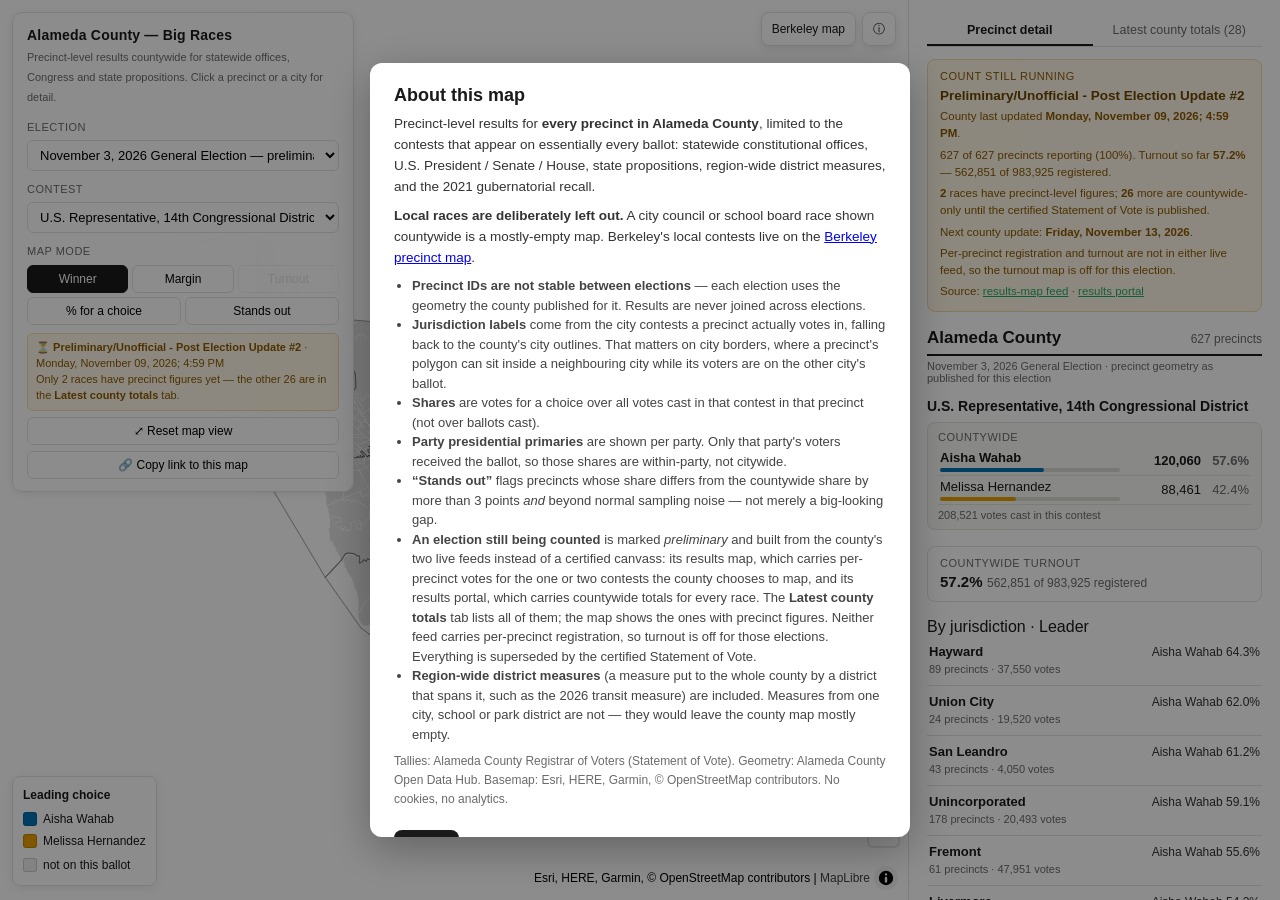
==== commit b7d559bd: "Only show the "Other candidates" legend swatch when something is in it A two-way race was advertisin" ====
--- a/site/county.html
+++ b/site/county.html
@@ -747,7 +747,11 @@
       + gradBar(["0%","","50%","","100%"]) + noDataRow;
   } else {
     const cmap=colorMap();
-    const shown = c.kind==="measure" ? (c.choices||[]) : topChoices(7).concat([OTHER]);
+    // "Other candidates" is a real swatch only when some choice is actually lumped
+    // into it — a two-way race should not advertise an empty overflow bucket.
+    const lead = topChoices(7);
+    const shown = c.kind==="measure" ? (c.choices||[])
+      : lead.concat((c.choices||[]).length > lead.length ? [OTHER] : []);
     el.innerHTML = `<div style="font-weight:600;margin-bottom:4px">Leading choice</div>`
       + shown.map(ch=>`<div class="row"><span class="sw" style="background:${cmap[ch]||"#bbb"}"></span>${esc(ch)}</div>`).join("")
       + noDataRow;
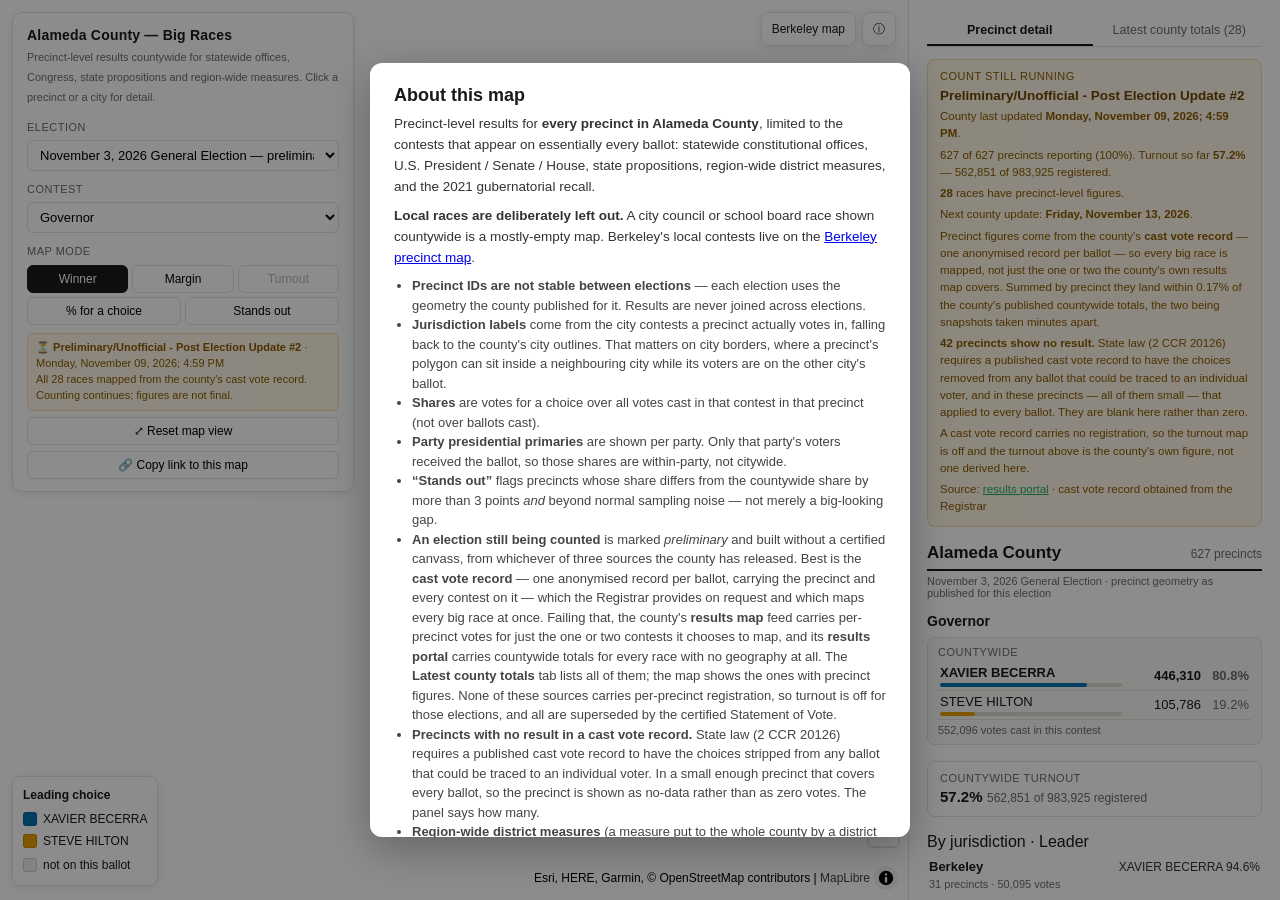
==== commit 8205e464: "Map every big race from the Cast Vote Record, a month before certification The county releases a CVR" ====
--- a/site/county.html
+++ b/site/county.html
@@ -124,8 +124,8 @@
     </div>
     <div id="controls">
       <h1>Alameda County — Big Races</h1>
-      <div class="sub">Precinct-level results countywide for statewide offices, Congress and
-        state propositions. Click a precinct or a city for detail.</div>
+      <div class="sub">Precinct-level results countywide for statewide offices, Congress,
+        state propositions and region-wide measures. Click a precinct or a city for detail.</div>
       <label for="electionSel">Election</label>
       <select id="electionSel"></select>
       <label for="contestSel">Contest</label>
@@ -175,13 +175,20 @@
           received the ballot, so those shares are within-party, not citywide.</li>
       <li><b>“Stands out”</b> flags precincts whose share differs from the countywide share by
           more than 3 points <i>and</i> beyond normal sampling noise — not merely a big-looking gap.</li>
-      <li><b>An election still being counted</b> is marked <i>preliminary</i> and built from the
-          county's two live feeds instead of a certified canvass: its results map, which carries
-          per-precinct votes for the one or two contests the county chooses to map, and its
-          results portal, which carries countywide totals for every race. The
-          <b>Latest county totals</b> tab lists all of them; the map shows the ones with
-          precinct figures. Neither feed carries per-precinct registration, so turnout is off
-          for those elections. Everything is superseded by the certified Statement of Vote.</li>
+      <li><b>An election still being counted</b> is marked <i>preliminary</i> and built without a
+          certified canvass, from whichever of three sources the county has released. Best is the
+          <b>cast vote record</b> — one anonymised record per ballot, carrying the precinct and
+          every contest on it — which the Registrar provides on request and which maps every big
+          race at once. Failing that, the county's <b>results map</b> feed carries per-precinct
+          votes for just the one or two contests it chooses to map, and its <b>results portal</b>
+          carries countywide totals for every race with no geography at all. The
+          <b>Latest county totals</b> tab lists all of them; the map shows the ones with precinct
+          figures. None of these sources carries per-precinct registration, so turnout is off for
+          those elections, and all are superseded by the certified Statement of Vote.</li>
+      <li><b>Precincts with no result in a cast vote record.</b> State law (2 CCR 20126) requires a
+          published cast vote record to have the choices stripped from any ballot that could be
+          traced to an individual voter. In a small enough precinct that covers every ballot, so
+          the precinct is shown as no-data rather than as zero votes. The panel says how many.</li>
       <li><b>Region-wide district measures</b> (a measure put to the whole county by a district
           that spans it, such as the 2026 transit measure) are included. Measures from one city,
           school or park district are not — they would leave the county map mostly empty.</li>
@@ -630,11 +637,15 @@
   if(isPrelim()){
     const st=prelimStatus(), other=countyOnly().length;
     pc.style.display="block";
+    const nMapped = Object.keys(state.catalog).length;
     pc.innerHTML = `⏳ <b>${esc(st.status||"Preliminary")}</b>`
       + (st.last_updated? ` · ${esc(st.last_updated)}`:"")
-      + `<br>Only ${Object.keys(state.catalog).length} race${Object.keys(state.catalog).length===1?"":"s"} `
-      + `${Object.keys(state.catalog).length===1?"has":"have"} precinct figures yet`
-      + (other? ` — the other ${other} are in the <b>Latest county totals</b> tab.`:".");
+      + (other
+          ? `<br>Only ${nMapped} race${nMapped===1?"":"s"} ${nMapped===1?"has":"have"} `
+            + `precinct figures yet — the other ${other} are in the `
+            + `<b>Latest county totals</b> tab.`
+          : `<br>All ${nMapped} races mapped from the county's cast vote record. `
+            + `Counting continues; figures are not final.`);
   } else pc.style.display="none";
 
   const pn=document.getElementById("partyNote");
@@ -801,9 +812,17 @@
   const mapped=(st.precinct_level_contests||Object.keys(state.catalog)).length;
   const other=countyOnly().length;
   const next=(st.next_updates||[])[0];
+  const fromCVR = st.precinct_source === "cast_vote_record";
+  const redacted = ((state.results.cvr||{}).redacted_precincts)||[];
+  // the largest gap between any contest's precinct sum and the portal's countywide
+  // figure — stated as the bound, so the claim is the weakest one that is true
+  const deltas = Object.values(st.reconciliation||{})
+    .map(r=>Math.abs(r&&r.delta_pct||0)).filter(v=>v>0);
+  const worst = deltas.length? Math.max(...deltas).toFixed(2)+"%" : "a fraction of a percent";
   const srcs=[];
   if(st.map_feed_url) srcs.push(`<a class="src" href="${esc(st.map_feed_url)}" target="_blank" rel="noopener">results-map feed</a>`);
   if(st.portal_url) srcs.push(`<a class="src" href="${esc(st.portal_url)}" target="_blank" rel="noopener">results portal</a>`);
+  if(fromCVR) srcs.push(`cast vote record obtained from the Registrar`);
   return `<div class="card prelim">`
     + `<div class="lbl">Count still running</div>`
     + `<b class="hdr">${esc(st.status||"Preliminary / unofficial")}</b>`
@@ -816,8 +835,25 @@
       + (other? `; <b>${other}</b> more ${other===1?"is":"are"} countywide-only until the certified Statement of Vote is published.`:".")
       + `</div>`
     + (next? `<div class="meta">Next county update: <b>${esc(next)}</b>.</div>`:"")
-    + `<div class="meta">Per-precinct registration and turnout are not in either live feed, so
-        the turnout map is off for this election.${st.reconciled===false? " <b>⚠ Precinct sums do not match the county's own totals</b> — treat with care." : ""}</div>`
+    + (fromCVR
+        ? `<div class="meta">Precinct figures come from the county's <b>cast vote record</b> —
+             one anonymised record per ballot — so every big race is mapped, not just the
+             one or two the county's own results map covers. Summed by precinct they land
+             within ${worst} of the county's published countywide totals, the two being
+             snapshots taken minutes apart.</div>`
+          + (redacted.length
+              ? `<div class="meta"><b>${redacted.length} precincts show no result.</b>
+                   State law (2 CCR 20126) requires a published cast vote record to have the
+                   choices removed from any ballot that could be traced to an individual
+                   voter, and in these precincts — all of them small — that applied to every
+                   ballot. They are blank here rather than zero.</div>`
+              : "")
+          + `<div class="meta">A cast vote record carries no registration, so the turnout map
+               is off and the turnout above is the county's own figure, not one derived
+               here.</div>`
+        : `<div class="meta">Per-precinct registration and turnout are not in either live feed, so
+             the turnout map is off for this election.</div>`)
+    + (st.reconciled===false? `<div class="meta"><b>⚠ Precinct sums do not match the county's own totals</b> — treat with care.</div>`:"")
     + (srcs.length? `<div class="meta">Source: ${srcs.join(" · ")}</div>`:"")
     + `</div>`;
 }
@@ -827,7 +863,7 @@
   const t=(id,label)=>`<button data-tab="${id}" class="${state.tab===id?"active":""}">${label}</button>`;
   return `<div class="tabs">`
     + t("map","Precinct detail")
-    + t("latest",`Latest county totals${other?` (${other+Object.keys(state.catalog).length})`:""}`)
+    + t("latest",`Latest county totals (${other+Object.keys(state.catalog).length})`)
     + `</div>`;
 }
 
@@ -878,10 +914,14 @@
     + prelimBanner()
     + body
     + `<div style="font-size:11px;color:#6b6b6b;margin-top:14px">Every figure here is a
-        <b>countywide</b> total. Races marked “mapped” are the ones the county publishes
-        precinct by precinct, so those also work in the map tab with the full set of
-        modes. The rest get precinct figures when the Statement of Vote is certified,
-        which is also when these numbers become final.</div>`;
+        <b>countywide</b> total. Races marked “mapped” have precinct figures too, so they
+        also work in the map tab with the full set of modes.`
+      + (countyOnly().length
+          ? ` The rest get precinct figures when the Statement of Vote is certified,
+              which is also when these numbers become final.`
+          : ` Counting is still running, so none of these are final — the certified
+              Statement of Vote supersedes them.`)
+      + `</div>`;
 }
 
 function buildPanel(){
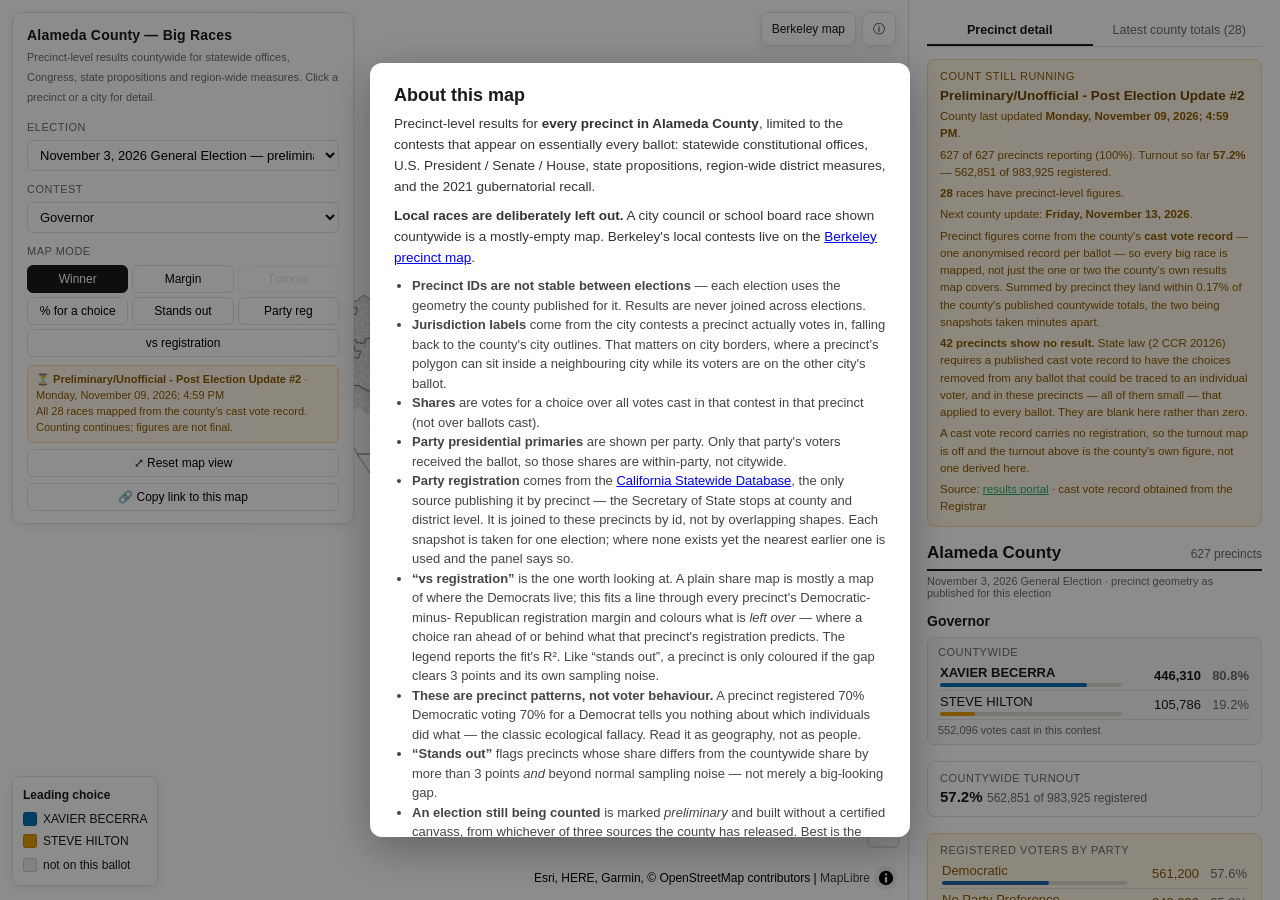
==== commit 24e8f231: "Join party registration to every precinct, and map the residual Nothing the county publishes with re" ====
--- a/site/county.html
+++ b/site/county.html
@@ -137,6 +137,12 @@
         <button data-mode="turnout" id="turnoutBtn">Turnout</button>
         <button data-mode="choice">% for a choice</button>
         <button data-mode="deviation" title="Where a precinct voted clearly differently from the county">Stands out</button>
+        <button data-mode="partyreg" id="partyregBtn" title="Registered voters by party">Party reg</button>
+        <button data-mode="residual" id="residualBtn" title="Where a choice ran ahead of or behind what the precinct's party registration predicts">vs registration</button>
+      </div>
+      <div id="partyWrap" style="display:none">
+        <label for="partySel">Party</label>
+        <select id="partySel"></select>
       </div>
       <div id="choiceWrap" style="display:none">
         <label for="choiceSel">Candidate / choice</label>
@@ -173,6 +179,20 @@
           precinct (not over ballots cast).</li>
       <li><b>Party presidential primaries</b> are shown per party. Only that party's voters
           received the ballot, so those shares are within-party, not citywide.</li>
+      <li><b>Party registration</b> comes from the <a href="https://statewidedatabase.org/" target="_blank" rel="noopener">California Statewide Database</a>,
+          the only source publishing it by precinct — the Secretary of State stops at county and
+          district level. It is joined to these precincts by id, not by overlapping shapes.
+          Each snapshot is taken for one election; where none exists yet the nearest earlier one
+          is used and the panel says so.</li>
+      <li><b>“vs registration”</b> is the one worth looking at. A plain share map is mostly a map
+          of where the Democrats live; this fits a line through every precinct's Democratic-minus-
+          Republican registration margin and colours what is <i>left over</i> — where a choice ran
+          ahead of or behind what that precinct's registration predicts. The legend reports the
+          fit's R². Like “stands out”, a precinct is only coloured if the gap clears 3 points and
+          its own sampling noise.</li>
+      <li><b>These are precinct patterns, not voter behaviour.</b> A precinct registered 70%
+          Democratic voting 70% for a Democrat tells you nothing about which individuals did what —
+          the classic ecological fallacy. Read it as geography, not as people.</li>
       <li><b>“Stands out”</b> flags precincts whose share differs from the countywide share by
           more than 3 points <i>and</i> beyond normal sampling noise — not merely a big-looking gap.</li>
       <li><b>An election still being counted</b> is marked <i>preliminary</i> and built without a
@@ -242,12 +262,20 @@
 const YESNO = { "YES":"#2b8cbe", "NO":"#e08214" };
 const RAMP = ["#f7fbff","#c6dbef","#6baed6","#2171b5","#08306b"];
 const NEUTRAL = "#e8e8e6", NODATA = "#eee";
-const MODES = ["winner","margin","turnout","choice","deviation"];
+const MODES = ["winner","margin","turnout","choice","deviation","partyreg","residual"];
+/* Party registration comes from the California Statewide Database, joined to these
+   precincts by id (see ingest/fetch_registration.py). "npp" is their "dcl",
+   Declined to State — today's No Party Preference. */
+const PARTIES = [["dem","Democratic"],["rep","Republican"],["npp","No Party Preference"],
+                 ["aip","American Independent"],["grn","Green"],["lib","Libertarian"],
+                 ["paf","Peace & Freedom"],["oth","Other parties"]];
+const PARTY_LABEL = Object.fromEntries(PARTIES);
+const RESID_MAX = 0.10;    // ±10 pts saturates the residual scale
 const DEV_MAX = 0.15;      // ±15 pts saturates the diverging scale
 const MATERIAL = 0.03;     // 3-point materiality gate
 const OTHER = "Other candidates";
 
-const state = { election:null, contest:null, mode:"winner", choice:null, tab:"map",
+const state = { election:null, contest:null, mode:"winner", choice:null, tab:"map", party:"dem",
                 city:null, focus:null, results:null, catalog:null, manifest:null, _geo:null };
 const TABS = ["map","latest"];
 let map, elections, citiesGeo;
@@ -335,6 +363,71 @@
 const isPrelim = () => !!(state.results && state.results.preliminary);
 const prelimStatus = () => (state.results && state.results.status) || {};
 const countyOnly = () => (state.results && state.results.county_only) || [];
+const regMeta = () => (state.results && state.results.registration) || null;
+const REG_KEYS = ["totreg","dem","rep","npp","aip","grn","lib","paf","oth"];
+function regSum(pids){
+  const out=Object.fromEntries(REG_KEYS.map(k=>[k,0]));
+  let any=false;
+  for(const pid of pids){
+    const r=(state.results.precincts[pid]||{}).reg;
+    if(!r) continue;
+    any=true;
+    for(const k of REG_KEYS) out[k]+=r[k]||0;
+  }
+  return any? out : null;
+}
+const cityReg = city => regSum(state.results.cities[city]||[]);
+const countyReg = () => regSum(Object.keys(state.results.precincts));
+function regBars(r, note){
+  if(!r || !r.totreg) return "";
+  const rows=PARTIES.map(([k,label])=>[label, r[k]||0]).filter(([,v])=>v>0)
+    .sort((a,b)=>b[1]-a[1]);
+  const COL={ "Democratic":"#2166ac","Republican":"#b2182b","No Party Preference":"#8a8a84" };
+  return `<table class="res">` + rows.map(([label,v])=>
+      `<tr><td>${esc(label)}<div class="bar"><span style="width:${(100*v/r.totreg).toFixed(1)}%;`
+      + `background:${COL[label]||"#9a9a94"}"></span></div></td>`
+      + `<td class="v">${fmt(v)}</td><td class="p">${fpct(100*v/r.totreg,1)}</td></tr>`).join("")
+    + `</table><div style="font-size:11px;color:#6b6b6b;margin-top:4px">${fmt(r.totreg)} registered`
+    + (note? ` · ${esc(note)}`:"") + `</div>`;
+}
+const hasReg = () => !!(state.results && Object.values(state.results.precincts).some(p=>p.reg));
+const regShare = (p,k) => (p.reg && p.reg.totreg) ? (p.reg[k]||0)/p.reg.totreg : null;
+/* The predictor: Democratic minus Republican registration share. One number, it is
+   what actually separates these precincts, and it keeps the fit explainable — a
+   multi-party model would fit better and mean less. */
+const regMargin = p => (p.reg && p.reg.totreg)
+  ? ((p.reg.dem||0)-(p.reg.rep||0))/p.reg.totreg : null;
+
+/* Least-squares fit of a choice's precinct share on registration margin, so the map
+   can show the RESIDUAL — where a choice ran ahead of or behind what the precinct's
+   registration predicts. That is the question registration makes answerable; a plain
+   share map is mostly a map of where the Democrats live. Cached per contest+choice. */
+let _fitKey=null, _fit=null;
+function regFit(){
+  const key=[state.election,state.contest,state.choice].join("|");
+  if(key===_fitKey) return _fit;
+  _fitKey=key; _fit=null;
+  if(!hasReg() || !state.choice) return null;
+  const xs=[], ys=[];
+  for(const p of Object.values(state.results.precincts)){
+    const e=p.contests[state.contest]; const x=regMargin(p);
+    if(!e || x==null) continue;
+    const n=sumv(e.choices); if(!n) continue;
+    xs.push(x); ys.push((e.choices[state.choice]||0)/n);
+  }
+  const n=xs.length;
+  if(n<20) return null;                       // too few precincts to fit anything
+  const mx=xs.reduce((a,b)=>a+b,0)/n, my=ys.reduce((a,b)=>a+b,0)/n;
+  let sxy=0, sxx=0, syy=0;
+  for(let i=0;i<n;i++){ const dx=xs[i]-mx, dy=ys[i]-my; sxy+=dx*dy; sxx+=dx*dx; syy+=dy*dy; }
+  if(!sxx || !syy) return null;
+  const b=sxy/sxx, a=my-b*mx;
+  _fit={a, b, n, r2:(sxy*sxy)/(sxx*syy)};
+  return _fit;
+}
+const predicted = p => { const f=regFit(), x=regMargin(p);
+  return (f && x!=null) ? f.a + f.b*x : null; };
+
 function hasTurnout(){ const P=state.results.precincts;
   return Object.values(P).some(p=>p.registered>0); }
 const overReg = p => p.registered && p.ballots_cast > p.registered;
@@ -413,14 +506,16 @@
   state._pendingChoice = null; state._pendingCity = null; state.tab = "map";
   for(const t of parts.slice(3)){
     if(t.startsWith("c-")) state._pendingChoice = t.slice(2);
+    else if(t.startsWith("p-")) state.party = PARTY_LABEL[t.slice(2)] ? t.slice(2) : "dem";
     else if(t.startsWith("t-")) state.tab = TABS.includes(t.slice(2))? t.slice(2) : "map";
     else state._pendingCity = t;
   }
 }
 function updateHash(){
   const p=[state.election, slug(state.contest||""), state.mode];
-  if((state.mode==="choice"||state.mode==="deviation") && state.choice)
+  if((state.mode==="choice"||state.mode==="deviation"||state.mode==="residual") && state.choice)
     p.push("c-"+bareSlug(state.choice));   // party-free: durable across cycles
+  if(state.mode==="partyreg") p.push("p-"+state.party);
   if(state.tab!=="map" && isPrelim()) p.push("t-"+state.tab);
   if(state.city) p.push(slug(state.city));
   const h="#"+p.join("/");
@@ -622,7 +717,24 @@
 /* ---------- render ---------- */
 function render(){
   const c=cat();
-  const usesChoice = state.mode==="choice" || state.mode==="deviation";
+  const usesChoice = state.mode==="choice" || state.mode==="deviation" || state.mode==="residual";
+
+  // Both registration modes need registration; without it they are disabled rather
+  // than silently painting an empty map.
+  const noReg=!hasReg();
+  for(const id of ["partyregBtn","residualBtn"]){
+    const b=document.getElementById(id);
+    if(!b) continue;
+    b.disabled=noReg;
+    b.title=noReg? "No party registration joined for this election" : b.title;
+  }
+  if(noReg && (state.mode==="partyreg"||state.mode==="residual")){ state.mode="winner"; syncModes(); }
+  const pw=document.getElementById("partyWrap");
+  if(pw){
+    pw.style.display = state.mode==="partyreg" ? "block" : "none";
+    if(state.mode==="partyreg") buildPartyPicker();
+  }
+
   document.getElementById("choiceWrap").style.display = usesChoice? "block":"none";
   if(!choiceValid()) state.choice = leadingChoice();
   if(usesChoice) buildChoicePicker();
@@ -667,6 +779,20 @@
   updateHash();
 }
 
+function buildPartyPicker(){
+  const sel=document.getElementById("partySel");
+  const r=countyReg()||{};
+  const avail=PARTIES.filter(([k])=>(r[k]||0)>0);
+  const list=avail.length? avail : PARTIES;
+  if(!list.some(([k])=>k===state.party)) state.party=list[0][0];
+  sel.innerHTML="";
+  for(const [k,label] of list){
+    const pctTxt=(r.totreg? ` — ${fpct(100*(r[k]||0)/r.totreg,1)} countywide` : "");
+    sel.add(new Option(label+pctTxt, k));
+  }
+  sel.value=state.party;
+}
+
 function buildChoicePicker(){
   const sel=document.getElementById("choiceSel");
   sel.innerHTML="";
@@ -679,12 +805,45 @@
   sel.value=state.choice;
 }
 
+// Democrats reach 90% of a precinct and Libertarians 3%, so a shared 0-100% ramp
+// would paint every minor party the same colour. Each party gets a scale that fits
+// what it actually reaches countywide.
+function PARTY_SCALE(k){
+  const P=state.results.precincts;
+  let mx=0;
+  for(const p of Object.values(P)){ const v=regShare(p,k); if(v!=null && v>mx) mx=v; }
+  return Math.max(0.05, Math.ceil(mx*20)/20);   // round up to the next 5 points
+}
+
 function paintChoropleth(){
   const P=state.results.precincts, c=cat();
   const setC=(pid,color)=>map.setFeatureState({source:"precincts", id:pid},{color});
   const cmap=colorMap();
   const lump=new Set(topChoices(7));
 
+  if(state.mode==="partyreg"){
+    for(const [pid,p] of Object.entries(P)){
+      const v=regShare(p,state.party);
+      setC(pid, v==null? NODATA : rampColor(v/PARTY_SCALE(state.party)));
+    }
+    return;
+  }
+  if(state.mode==="residual"){
+    const f=regFit();
+    for(const [pid,p] of Object.entries(P)){
+      const e=p.contests[state.contest], yhat=predicted(p);
+      if(!e || yhat==null){ setC(pid,NODATA); continue; }
+      const n=sumv(e.choices);
+      if(!n || !f){ setC(pid,NEUTRAL); continue; }
+      const y=(e.choices[state.choice]||0)/n, r=y-yhat;
+      // same two gates the "stands out" mode uses: a material gap, and one bigger
+      // than this precinct's own sampling noise
+      const se=Math.sqrt(Math.max(y*(1-y),1e-6)/n);
+      setC(pid, (Math.abs(r)>=MATERIAL && Math.abs(r)>1.96*se)
+                  ? divColor(r/RESID_MAX) : NEUTRAL);
+    }
+    return;
+  }
   if(state.mode==="deviation"){
     const ct=countyTotal(state.contest);
     const base={ p: pct(ct.choices[state.choice]||0, sumv(ct.choices))/100, n: sumv(ct.choices) };
@@ -740,6 +899,25 @@
 
 function buildLegend(){
   const el=document.getElementById("legend"), c=cat();
+  if(state.mode==="partyreg"){
+    const top=PARTY_SCALE(state.party), m=regMeta()||{};
+    el.innerHTML = `<div style="font-weight:600;margin-bottom:4px">Registered ${esc(PARTY_LABEL[state.party]||state.party)}</div>`
+      + gradBar(["0%","",fpct(top*50),"",fpct(top*100)])
+      + `<div style="font-size:11px;color:#595959;margin-top:3px">Share of each precinct's registered voters.`
+      + (m.as_of? ` Registration as of <b>${esc(m.as_of)}</b>.`:"") + `</div>`
+      + noDataRow;
+    return;
+  }
+  if(state.mode==="residual"){
+    const f=regFit();
+    el.innerHTML = `<div style="font-weight:600;margin-bottom:4px">vs registration · ${esc(state.choice||"")}</div>`
+      + divBar(["−10","behind","as predicted","ahead","+10"])
+      + `<div style="font-size:11px;color:#595959;margin-top:3px"><b>Blue</b> = ran ahead of what the precinct's party registration predicts · <b>brown</b> = behind. Grey = close to predicted, or within normal variation.</div>`
+      + (f? `<div style="font-size:11px;color:#595959;margin-top:3px">Fit over ${f.n} precincts, R²&nbsp;=&nbsp;${f.r2.toFixed(2)}.</div>`
+          : `<div style="font-size:11px;color:#8a5a00;margin-top:3px">Not enough precincts with registration to fit this contest.</div>`)
+      + noDataRow;
+    return;
+  }
   if(state.mode==="deviation"){
     el.innerHTML = `<div style="font-weight:600;margin-bottom:4px">vs countywide · ${esc(state.choice)}</div>`
       + divBar(["−15","below","same","above","+15"])
@@ -787,12 +965,24 @@
     + `</table>`;
 }
 
-function metricFor(choices, reg, cast){
+function metricFor(choices, reg, cast, regblock){
   // the number shown next to a city / precinct, matching the active map mode
+  if(state.mode==="partyreg"){
+    const t=regblock && regblock.totreg;
+    return t? {txt:fpct(100*(regblock[state.party]||0)/t), v:(regblock[state.party]||0)/t}
+            : {txt:"—", v:-1};
+  }
   if(state.mode==="turnout") return reg? {txt:fpct(pct(cast,reg)), v:cast/reg} : {txt:"—", v:-1};
   if(!choices || !sumv(choices)) return {txt:"—", v:-1};
   const d=sumv(choices);
   if(state.mode==="margin"){ const m=marginOf(choices); return {txt:(m*100).toFixed(1)+" pts", v:m}; }
+  if(state.mode==="residual"){
+    const f=regFit(), t=regblock && regblock.totreg;
+    if(!f || !t) return {txt:"—", v:-1};
+    const x=((regblock.dem||0)-(regblock.rep||0))/t;
+    const r=(choices[state.choice]||0)/d - (f.a+f.b*x);
+    return {txt:(r>=0?"+":"")+(r*100).toFixed(1)+" pts", v:r};
+  }
   if(state.mode==="choice"||state.mode==="deviation"){
     const p=pct(choices[state.choice]||0,d); return {txt:fpct(p), v:p/100};
   }
@@ -948,19 +1138,41 @@
     + `</div>`;
 }
 
+/* Registration is a different publisher on a different schedule, so where it came
+   from and how much of the electorate it covers belong on screen, not in a README. */
+function registrationCard(){
+  const m=regMeta(); if(!m) return "";
+  const cov=m.coverage||{}, r=countyReg();
+  const stale = m.is_fallback;
+  return `<div class="card${stale?" note":""}" style="${stale?"":""}">`
+    + `<div class="lbl">Registered voters by party</div>`
+    + regBars(r, cov.registered_pct? `${cov.registered_pct}% of this election's registered voters joined` : "")
+    + `<div style="font-size:11px;${stale?"":"color:#6b6b6b;"}margin-top:6px">`
+    + (stale
+        ? `⚠ No registration snapshot published for this election yet — showing the
+           <b>${esc(m.as_of||"")}</b> one. Registration drifts between elections.`
+        : `Snapshot as of <b>${esc(m.as_of||"")}</b>.`)
+    + ` Source: <a class="src" href="${esc(m.source_url||"https://statewidedatabase.org/")}" target="_blank" rel="noopener">California Statewide Database</a>`
+    + ` · joined by precinct id, ${fmt(cov.precincts_with_registration||0)} of ${fmt(cov.precincts_total||0)} precincts.`
+    + `</div></div>`;
+}
+
 function countyView(c,meta){
   const T=state.results.turnout||{county:{},cities:{}};
   const cities=Object.keys(state.results.cities).sort();
   const rows=cities.map(city=>{
     const ct=cityTotal(state.contest,city);
     const t=(T.cities||{})[city]||{};
-    const m=metricFor(ct&&ct.choices, t.registered, t.ballots_cast);
+    const cr=cityReg(city);
+    const m=metricFor(ct&&ct.choices, t.registered, t.ballots_cast, cr);
     return {city, m, n:(state.results.cities[city]||[]).length,
-            votes: ct? sumv(ct.choices):0, t};
+            votes: ct? sumv(ct.choices):0, t, cr};
   }).sort((a,b)=> b.m.v-a.m.v);
 
   const label = state.mode==="turnout"? "Turnout"
     : state.mode==="margin"? "Margin"
+    : state.mode==="partyreg"? `% ${PARTY_LABEL[state.party]||state.party}`
+    : state.mode==="residual"? `vs registration · ${state.choice}`
     : (state.mode==="choice"||state.mode==="deviation")? `% ${state.choice}`
     : "Leader";
 
@@ -973,6 +1185,7 @@
           + `<b style="font-size:15px">${fpct(pct(T.county.ballots_cast,T.county.registered))}</b>`
           + ` <span style="font-size:12px;color:#6b6b6b">${fmt(T.county.ballots_cast)} of ${fmt(T.county.registered)} registered</span></div>`
         : "")
+    + registrationCard()
     + `<div class="lbl" style="margin-top:14px">By jurisdiction · ${esc(label)}</div>`
     + rows.map(r=>
         `<button class="cityrow" data-city="${esc(r.city)}">`
@@ -1014,6 +1227,34 @@
       + `</div></div>`;
   } else {
     html += `<div class="card note">This contest was not on the ballot in ${esc(state.city)}.</div>`;
+  }
+
+  const cr=cityReg(state.city);
+  if(cr) html += `<div class="card"><div class="lbl">${esc(state.city)} · registered by party</div>`
+    + regBars(cr) + `</div>`;
+
+  if(state.mode==="residual" && ct){
+    const f=regFit();
+    html += `<div class="card"><div class="lbl">vs registration · ${esc(state.choice)}</div>`
+      + (f? pids.map(pid=>{
+          const p=state.results.precincts[pid], e=p.contests[state.contest];
+          const yhat=predicted(p);
+          if(!e || yhat==null) return "";
+          const n=sumv(e.choices); if(!n) return "";
+          const y=(e.choices[state.choice]||0)/n, r=y-yhat;
+          const se=Math.sqrt(Math.max(y*(1-y),1e-6)/n);
+          const ok=Math.abs(r)>=MATERIAL && Math.abs(r)>1.96*se;
+          const w=Math.min(50,Math.abs(r)/RESID_MAX*50);
+          return `<div class="dvrow"><div class="top"><span>${esc(pid)}`
+            + `<span style="color:#8a8a84"> · predicted ${fpct(yhat*100,1)}, actual ${fpct(y*100,1)}</span></span>`
+            + `<span class="dev" style="color:${ok?(r>0?"#2166ac":"#b35806"):"#8a8a84"}">`
+            + `${r>0?"+":""}${(r*100).toFixed(1)} pts${ok?"":" (noise)"}</span></div>`
+            + `<div class="dvbar"><div class="z"></div>`
+            + `<div class="seg" style="${r>0?`left:50%`:`right:50%`};width:${w}%;`
+            + `background:${ok?(r>0?"#2166ac":"#b35806"):"#c9c9c4"}"></div></div></div>`;
+        }).join("")
+        : `<div style="font-size:12px;color:#8a5a00">Not enough precincts with registration to fit this contest.</div>`)
+      + `</div>`;
   }
 
   if(state.mode==="deviation" && ct){
@@ -1043,10 +1284,17 @@
     const p=state.results.precincts[pid];
     const e=p.contests[state.contest];
     const turn = p.registered? `${fpct(pct(p.ballots_cast,p.registered))} turnout` : "";
+    const r=p.reg;
+    const regLine = (r && r.totreg)
+      ? `<div style="font-size:11px;color:#6b6b6b;margin-top:3px">`
+        + `registered: ${fpct(100*(r.dem||0)/r.totreg,0)} D · ${fpct(100*(r.rep||0)/r.totreg,0)} R · `
+        + `${fpct(100*(r.npp||0)/r.totreg,0)} NPP <span style="color:#9a9a94">(${fmt(r.totreg)})</span></div>`
+      : "";
     return `<div class="prec ${pid===state.focus?"focus":""}" id="prec-${esc(pid)}">`
       + `<button class="ph" data-pid="${esc(pid)}">`
       + `<span class="pid">${esc(pid)}</span>`
       + `<span class="turn">${turn}${overReg(p)?" ⚑":""}</span></button>`
+      + regLine
       + (e? resultsTable(e.choices, cmap, limit)
           : `<div style="font-size:12px;color:#6b6b6b;font-style:italic;margin-top:4px">not on this ballot</div>`)
       + `</div>`;
@@ -1114,6 +1362,8 @@
     state.mode=b.dataset.mode; syncModes(); render();
   });
   document.getElementById("choiceSel").onchange = e=>{ state.choice=e.target.value; render(); };
+  const ps=document.getElementById("partySel");
+  if(ps) ps.onchange = e=>{ state.party=e.target.value; render(); };
   document.getElementById("resetView").onclick = ()=>{
     state.city=null; state.focus=null; render(); fitToContest();
   };
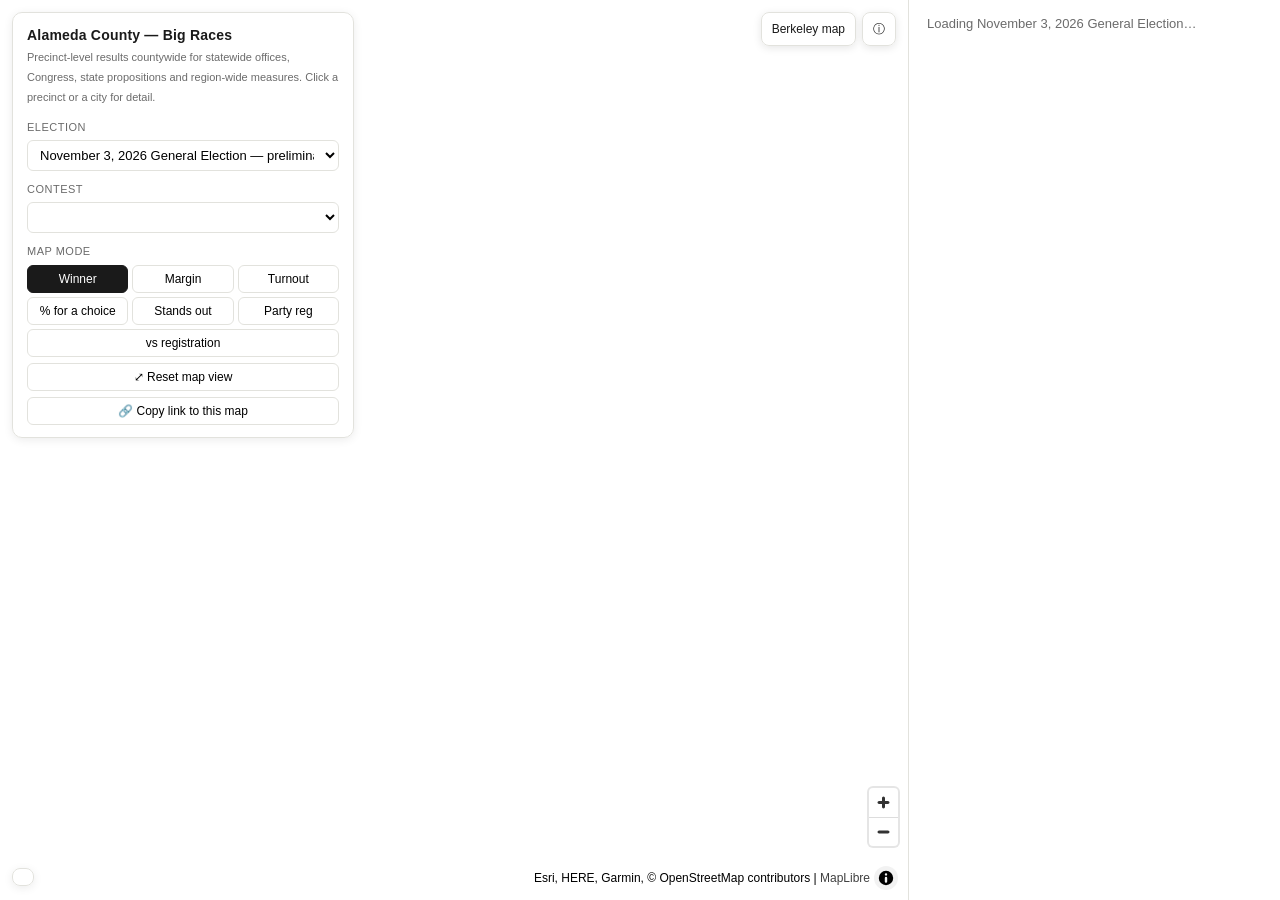
==== commit f3e10ecd: "Fetch one contest at a time: 110 KB -> 16 KB to draw a map The county map shows a single contest but" ====
--- a/site/county.html
+++ b/site/county.html
@@ -7,7 +7,7 @@
 <link href="./vendor/maplibre-gl.css" rel="stylesheet" />
 <script src="./vendor/maplibre-gl.js"></script>
 <style>
-  :root { --panel: 372px; --bg:#f7f7f5; --ink:#1a1a1a; --muted:#6b6b6b; --line:#e2e2dd;
+  :root { --peek: 112px; --panel: 372px; --bg:#f7f7f5; --ink:#1a1a1a; --muted:#6b6b6b; --line:#e2e2dd;
           --gold:#e8a400; --below:#b35806; --above:#2166ac; --neutral:#e8e8e6; }
   * { box-sizing: border-box; }
   html, body { margin:0; height:100%; font-family:-apple-system,BlinkMacSystemFont,"Segoe UI",Roboto,Helvetica,Arial,sans-serif; color:var(--ink); }
@@ -99,14 +99,93 @@
   #about p { font-size:13.5px; line-height:1.55; margin:8px 0; color:#333; }
   #about ul { font-size:13px; line-height:1.5; color:#444; padding-left:18px; margin:8px 0; }
   #about .ok { margin-top:14px; padding:9px 16px; border-radius:8px; border:none; background:var(--ink); color:#fff; font-size:14px; cursor:pointer; }
+/* ---------- desktop-neutral scaffolding for the mobile sheet ---------- */
+  #sheet { display:contents; }
+  #sheetGrip, #mbar, #ctlBackdrop, #ctlDone { display:none; }
+
+  /* =========================================================================
+     Phones. The old layout floated a 341px control card over a 455px map and
+     put the legend on top of that, leaving about 60px of visible map. Here the
+     map is full-bleed, the controls live in a sheet opened from a slim top bar,
+     and the results panel is a drag-up bottom sheet that never covers the map
+     completely. svh, not vh: legacy vh is measured against the collapsed
+     toolbar, so a vh-sized layout overflows on load in mobile Safari.
+     ========================================================================= */
   @media (max-width:760px){
-    #app { grid-template-columns:1fr; grid-template-rows:56vh auto; }
-    #panel { border-left:none; border-top:1px solid var(--line); }
-    #controls { left:8px; right:8px; width:auto; max-height:42vh; overflow-y:auto; }
-    #legend { max-width:52%; bottom:8px; }
-    #nav { top:auto; bottom:8px; right:8px; }
-    .modes button, select, .ctrlbtn { min-height:40px; }
-    .prec .ph, .cityrow { min-height:40px; }
+    html, body { height:100%; overflow:hidden; overscroll-behavior:none; }
+    #app { display:block; position:relative; height:100vh; height:100svh; }
+    #map { position:absolute; inset:0; }
+
+    /* --- top bar --------------------------------------------------------- */
+    #mbar { display:flex; gap:6px; align-items:stretch; position:absolute; z-index:7;
+      top:0; left:0; right:0; padding:6px 8px; background:rgba(255,255,255,.97);
+      border-bottom:1px solid var(--line); box-shadow:0 1px 6px rgba(0,0,0,.06); }
+    #mbar button { flex:1 1 0; min-height:44px; min-width:44px; text-align:left;
+      background:#fff; border:1px solid var(--line); border-radius:9px; padding:4px 8px;
+      font:inherit; color:var(--ink); overflow:hidden; cursor:pointer; }
+    #mbar #mbarInfo { flex:0 0 44px; text-align:center; font-size:16px; }
+    #mbar .k { display:block; font-size:9.5px; text-transform:uppercase; letter-spacing:.5px;
+      color:var(--muted); line-height:1.3; }
+    #mbar .v { display:block; font-size:12.5px; font-weight:600; line-height:1.3;
+      white-space:nowrap; overflow:hidden; text-overflow:ellipsis; }
+
+    #nav { top:auto; bottom:calc(var(--peek) + 10px); right:8px; z-index:6; }
+    .maplibregl-ctrl-bottom-right { bottom:calc(var(--peek) + 58px); }
+    #nav a, #nav button { min-height:44px; display:flex; align-items:center; }
+    #nav #aboutBtn { display:none; }      /* lives in the top bar on a phone */
+
+    /* --- controls, as a sheet opened from the top bar -------------------- */
+    #ctlBackdrop { display:block; position:fixed; inset:0; z-index:19;
+      background:rgba(0,0,0,.35); opacity:0; pointer-events:none; transition:opacity .2s; }
+    body.ctl-open #ctlBackdrop { opacity:1; pointer-events:auto; }
+    #controls { position:fixed; z-index:20; top:auto; left:0; right:0; bottom:0; width:auto;
+      max-height:78svh; overflow-y:auto; border-radius:14px 14px 0 0;
+      border:1px solid var(--line); border-bottom:none; padding:14px 16px calc(16px + env(safe-area-inset-bottom));
+      transform:translateY(103%); transition:transform .22s ease;
+      box-shadow:0 -6px 28px rgba(0,0,0,.18); }
+    body.ctl-open #controls { transform:none; }
+    #controls h1, #controls .sub { display:none; }
+    #ctlDone { display:block; order:-1; margin:0 0 10px; min-height:44px; font-size:14px;
+      background:var(--ink); color:#fff; border-color:var(--ink); }
+    .modes { flex-wrap:nowrap; overflow-x:auto; -webkit-overflow-scrolling:touch;
+      scrollbar-width:none; padding-bottom:2px; }
+    .modes::-webkit-scrollbar { display:none; }
+    .modes button { flex:0 0 auto; min-height:44px; padding:6px 12px; }
+    select, .ctrlbtn { min-height:44px; font-size:15px; }   /* 15px: iOS zooms below 16 on focus… */
+    #controls select { font-size:16px; }                    /* …so the real inputs get 16 */
+
+    /* --- legend: one line until tapped ----------------------------------- */
+    #legend { bottom:calc(var(--peek) + 10px); left:8px; max-width:62%; z-index:6;
+      max-height:34px; overflow:hidden; padding:8px 10px; cursor:pointer; }
+    #legend.open { max-height:46svh; overflow-y:auto; }
+    #legend::after { content:"▾"; position:absolute; right:8px; top:7px; color:var(--muted); font-size:11px; }
+    #legend.open::after { content:"▴"; }
+
+    /* --- the results sheet ------------------------------------------------ */
+    #sheet { display:block; position:fixed; z-index:10; left:0; right:0; bottom:0;
+      height:82svh; background:#fff; border-radius:14px 14px 0 0;
+      box-shadow:0 -6px 28px rgba(0,0,0,.16); border:1px solid var(--line); border-bottom:none;
+      transform:translateY(calc(82svh - var(--peek)));
+      transition:transform .24s cubic-bezier(.25,.8,.3,1); touch-action:none; }
+    body.sheet-half #sheet { transform:translateY(42svh); }
+    body.sheet-full #sheet { transform:translateY(0); }
+    body.sheet-drag #sheet { transition:none; }
+    #sheetGrip { display:block; width:100%; background:none; border:none; padding:9px 14px 6px;
+      cursor:grab; text-align:left; font:inherit; touch-action:none; }
+    #sheetGrip .bar { display:block; width:40px; height:4px; border-radius:2px;
+      background:#cfcfc9; margin:0 auto 7px; }
+    #sheetGrip .lbl { display:block; font-size:12.5px; color:var(--muted);
+      white-space:nowrap; overflow:hidden; text-overflow:ellipsis; }
+    #sheetGrip .lbl b { color:var(--ink); }
+    #panel { position:static; height:calc(82svh - 52px); overflow-y:auto;
+      -webkit-overflow-scrolling:touch; border:none; padding:0 16px calc(28px + env(safe-area-inset-bottom)); }
+    body.sheet-peek #panel { overflow:hidden; }   /* no scrolling a sheet you cannot see */
+
+    .prec .ph, .cityrow, .tabs button { min-height:44px; }
+    #about .box { max-height:84svh; }
+  }
+  @media (max-width:380px){
+    #mbar .v { font-size:12px; }
   }
 </style>
 </head>
@@ -118,6 +197,12 @@
 </div></noscript>
 <div id="app">
   <div id="map">
+    <!-- phone-only top bar: the floating control card covered 75% of the map -->
+    <div id="mbar">
+      <button id="mbarContest" type="button"><span class="k">Contest</span><span class="v">…</span></button>
+      <button id="mbarMode" type="button"><span class="k">Mode</span><span class="v">…</span></button>
+      <button id="mbarInfo" type="button" aria-label="About this map">ⓘ</button>
+    </div>
     <div id="nav">
       <a href="./index.html" title="Berkeley local races">Berkeley map</a>
       <button id="aboutBtn" title="About this map" aria-label="About this map">ⓘ</button>
@@ -150,13 +235,23 @@
       </div>
       <div id="prelimChip"></div>
       <div id="partyNote" style="display:none;margin-top:8px;font-size:11px;background:#fff7e6;border:1px solid #f0d9a8;color:#8a5a00;padding:6px 8px;border-radius:6px"></div>
+      <button class="ctrlbtn" id="ctlDone">Done</button>
       <button class="ctrlbtn" id="resetView">⤢ Reset map view</button>
       <button class="ctrlbtn" id="shareBtn">🔗 Copy link to this map</button>
     </div>
     <div id="legend"></div>
   </div>
-  <div id="panel"><div style="color:#6b6b6b;font-size:13px">Loading…</div></div>
+  <!-- On a phone the panel becomes a drag-up bottom sheet over a full-bleed map.
+       #sheet is display:contents on desktop, so the grid still sees #panel as its
+       own child and the desktop layout is untouched. -->
+  <div id="sheet">
+    <button id="sheetGrip" type="button" aria-label="Expand results" aria-expanded="false">
+      <span class="bar"></span><span class="lbl"></span>
+    </button>
+    <div id="panel"><div style="color:#6b6b6b;font-size:13px">Loading…</div></div>
+  </div>
 </div>
+<div id="ctlBackdrop"></div>
 
 <div id="about" role="dialog" aria-modal="true" aria-labelledby="aboutTitle">
   <div class="box">
@@ -363,6 +458,54 @@
 const isPrelim = () => !!(state.results && state.results.preliminary);
 const prelimStatus = () => (state.results && state.results.status) || {};
 const countyOnly = () => (state.results && state.results.county_only) || [];
+/* ---- lazy data ------------------------------------------------------------
+   The map draws one contest at a time, so results are split per contest on the
+   server and fetched as they are picked (ingest/split_results.py). Per-precinct
+   party registration is split off too: it is over half the summary's weight and
+   only the two registration modes read it. First paint for Nov 2026 goes from
+   110 KB to about 16 KB gzipped. Older single-file elections still load whole,
+   so nothing has to be rebuilt in lockstep. */
+async function ensureContest(name){
+  const r=state.results;
+  if(!r || !r.contest_files || !name) return;
+  r._loaded = r._loaded || new Set();
+  if(r._loaded.has(name)) return;
+  const rel=r.contest_files[name];
+  if(!rel) return;
+  try {
+    const d=await (await fetch(`${DATA}/${r._base}/${rel}`)).json();
+    for(const [pid,e] of Object.entries(d.precincts||{})){
+      const p=r.precincts[pid];
+      if(p) (p.contests || (p.contests={}))[name]=e;
+    }
+    r._loaded.add(name);
+  } catch(err){ console.error("contest fetch failed:", name, err && err.message); }
+}
+async function ensureRegistration(){
+  const r=state.results;
+  if(!r || !r.registration_file || r._regLoaded) return;
+  try {
+    const d=await (await fetch(`${DATA}/${r._base}/${r.registration_file}`)).json();
+    for(const [pid,reg] of Object.entries(d.precincts||{})){
+      if(r.precincts[pid]) r.precincts[pid].reg=reg;
+    }
+    r._regLoaded=true;
+    _fitKey=null;                       // the fit depends on registration
+  } catch(err){ console.error("registration fetch failed:", err && err.message); }
+}
+
+/* Changing contest may need a fetch, so every path that sets one goes through
+   here rather than assigning state.contest directly. */
+async function setContest(name, opts){
+  if(!name || !(name in (state.catalog||{}))) return;
+  state.contest=name; state.choice=null; state.focus=null;
+  await ensureContest(name);
+  const sel=document.getElementById("contestSel");
+  if(sel) sel.value=name;
+  render();
+  if(opts && opts.fit) fitToContest();
+}
+
 const regMeta = () => (state.results && state.results.registration) || null;
 const REG_KEYS = ["totreg","dem","rep","npp","aip","grn","lib","paf","oth"];
 function regSum(pids){
@@ -390,7 +533,8 @@
     + `</table><div style="font-size:11px;color:#6b6b6b;margin-top:4px">${fmt(r.totreg)} registered`
     + (note? ` · ${esc(note)}`:"") + `</div>`;
 }
-const hasReg = () => !!(state.results && Object.values(state.results.precincts).some(p=>p.reg));
+const hasReg = () => !!(state.results && (state.results.registration_file
+  || Object.values(state.results.precincts).some(p=>p.reg)));
 const regShare = (p,k) => (p.reg && p.reg.totreg) ? (p.reg[k]||0)/p.reg.totreg : null;
 /* The predictor: Democratic minus Republican registration share. One number, it is
    what actually separates these precincts, and it keeps the fit explainable — a
@@ -475,7 +619,9 @@
       await loadElection(state.election);
       wireControls();
       window._ready = true;
-      try { if(!localStorage.getItem("acpm_about_v1")){
+      // Not on a phone: eight dense bullets full-screen before you have seen the
+      // map is not an introduction. The ⓘ in the top bar opens it on demand.
+      try { if(!isPhone() && !localStorage.getItem("acpm_about_v1")){
         document.getElementById("about").style.display="flex";
         localStorage.setItem("acpm_about_v1","1"); } } catch(e){}
     } catch(err){
@@ -541,6 +687,8 @@
     if(m) state.contest=m;
     state._pendingContest=null;
   }
+  await ensureContest(state.contest);
+  if(state.mode==="partyreg"||state.mode==="residual") await ensureRegistration();
   if(state._pendingChoice){
     const m=resolveChoice(state._pendingChoice, (state.catalog[state.contest]||{}).choices||[]);
     if(m) state.choice=m;
@@ -563,7 +711,9 @@
   features.forEach(f=>eachCoord(f.geometry,c=>b.extend(c)));
   if(b.isEmpty()) return;
   const narrow=window.innerWidth<=760;
-  const want = narrow? {top:96,left:20,right:20,bottom:40} : {top:110,left:372,right:40,bottom:60};
+  // on a phone the visible band is between the top bar and the sheet's peek edge
+  const want = narrow? {top:70,left:18,right:18,bottom:130}
+                     : {top:110,left:372,right:40,bottom:60};
   const doFit=()=>{
     // Clamp padding to the canvas: the county fills a far wider bbox than one city,
     // and on a narrow desktop window the 372px control-panel inset can exceed the
@@ -595,6 +745,14 @@
     (await fetch(`${DATA}/${meta.geo}`)).json()
   ]);
   state.results = results;
+  // split elections resolve their contest files relative to the summary
+  results._base = meta.results.replace(/\/[^/]*$/, "");
+  results._loaded = new Set();
+  // A split summary carries no per-precinct tallies, and a precinct absent from a
+  // contest's file never gets an entry — so guarantee the object exists. Without
+  // this every `p.contests[name]` lookup throws on the first precinct that is not
+  // on that ballot.
+  if(results.split) for(const pr of Object.values(results.precincts)) pr.contests = pr.contests || {};
   state.catalog = results.contests;
   state._geo = geo;
 
@@ -664,6 +822,8 @@
     state._pendingCity=null;
   }
   document.getElementById("contestSel").value = state.contest;
+  await ensureContest(state.contest);
+  if(state.mode==="partyreg"||state.mode==="residual") await ensureRegistration();
   render();
   // fit once the contest is known: a shared link to a congressional race should open
   // on that district, not on the whole county with a small painted patch. If the link
@@ -776,6 +936,7 @@
 
   buildLegend();
   buildPanel();
+  if(isPhone()){ syncTopBar(); syncSheetLabel(); }
   updateHash();
 }
 
@@ -1337,12 +1498,126 @@
     state.tab=b.dataset.tab; render();
   });
   document.querySelectorAll('.lrow button.golink').forEach(b=> b.onclick=()=>{
-    const n=b.dataset.contest;
-    if(!(n in state.catalog)) return;
-    state.contest=n; state.choice=null; state.city=null; state.focus=null; state.tab="map";
-    document.getElementById("contestSel").value=n;
-    render(); fitToContest();
+    state.city=null; state.tab="map";
+    setContest(b.dataset.contest,{fit:true});
   });
+}
+
+/* ================= phone layout =========================================
+   The map is full-bleed and the results panel is a bottom sheet with three
+   snap points, the pattern Google Maps uses and NN/G describes: non-modal,
+   so the map stays live behind it, and never full height so it still reads
+   as a sheet. The controls open as a separate sheet from the top bar, and
+   only one sheet is ever open at a time.
+   ====================================================================== */
+const isPhone = () => matchMedia("(max-width:760px)").matches;
+const SNAPS = ["peek","half","full"];
+let sheetSnap = "peek";
+
+function setSnap(sn){
+  sheetSnap = SNAPS.includes(sn)? sn : "peek";
+  const b=document.body;
+  b.classList.remove("sheet-peek","sheet-half","sheet-full");
+  b.classList.add("sheet-"+sheetSnap);
+  const g=document.getElementById("sheetGrip");
+  if(g) g.setAttribute("aria-expanded", String(sheetSnap!=="peek"));
+  if(sheetSnap==="peek") document.getElementById("panel").scrollTop=0;
+}
+
+/* The peek strip has to earn its 112px: it carries the answer, so the map is
+   readable without opening anything. */
+function syncSheetLabel(){
+  const g=document.getElementById("sheetGrip");
+  if(!g || !isPhone() || !state.results) return;
+  const lbl=g.querySelector(".lbl");
+  let txt="";
+  try {
+    if(state.focus) txt=`Precinct ${state.focus}`;
+    else if(state.city) txt=state.city;
+    else {
+      const ct=countyTotal(state.contest), ch=ct&&ct.choices;
+      if(ch && sumv(ch)){
+        const [w,v]=winnerOf(ch);
+        txt=`<b>${esc(w)} ${fpct(pct(v,sumv(ch)))}</b> · ${fmt(sumv(ch))} votes`;
+      }
+    }
+  } catch(e){}
+  lbl.innerHTML = txt || "Results";
+}
+
+function syncTopBar(){
+  if(!isPhone()) return;
+  const c=document.getElementById("mbarContest"), m=document.getElementById("mbarMode");
+  if(c) c.querySelector(".v").textContent = state.contest || "—";
+  if(m){
+    const btn=document.querySelector(`.modes button[data-mode="${state.mode}"]`);
+    let v=btn? btn.textContent.trim() : state.mode;
+    if(state.mode==="partyreg") v += " · "+(PARTY_LABEL[state.party]||state.party);
+    else if(state.choice && (state.mode==="choice"||state.mode==="deviation"||state.mode==="residual"))
+      v += " · "+state.choice.replace(/^[A-Z]{2,4}\s*-\s*/,"");
+    m.querySelector(".v").textContent = v;
+  }
+}
+
+const openControls = on => document.body.classList.toggle("ctl-open", !!on);
+
+function wirePhoneUI(){
+  const grip=document.getElementById("sheetGrip");
+  const sheet=document.getElementById("sheet");
+  setSnap("peek");
+
+  // tap cycles up, and back to peek from the top
+  let dragged=false;
+  grip.addEventListener("click", ()=>{
+    if(dragged){ dragged=false; return; }
+    setSnap(sheetSnap==="peek"? "half" : sheetSnap==="half"? "full" : "peek");
+  });
+
+  // drag: follow the finger, then snap to whichever point is nearest
+  let startY=0, startTop=0, moved=0, dragging=false;
+  const topFor = sn => sn==="full"? 0 : sn==="half"? window.innerHeight*0.42
+                                      : sheet.offsetHeight - parseFloat(getComputedStyle(document.documentElement).getPropertyValue("--peek"));
+  grip.addEventListener("pointerdown", e=>{
+    if(!isPhone()) return;
+    dragging=true; moved=0; startY=e.clientY; startTop=topFor(sheetSnap);
+    document.body.classList.add("sheet-drag");
+    grip.setPointerCapture(e.pointerId);
+  });
+  grip.addEventListener("pointermove", e=>{
+    if(!dragging) return;
+    moved=e.clientY-startY;
+    const max=topFor("peek");
+    sheet.style.transform=`translateY(${Math.max(0,Math.min(max,startTop+moved))}px)`;
+  });
+  const end=()=>{
+    if(!dragging) return;
+    dragging=false; document.body.classList.remove("sheet-drag");
+    sheet.style.transform="";
+    if(Math.abs(moved)>8){
+      dragged=true;
+      const now=Math.max(0,Math.min(topFor("peek"), startTop+moved));
+      let best=SNAPS[0], bd=Infinity;
+      for(const sn of SNAPS){ const d=Math.abs(topFor(sn)-now); if(d<bd){ bd=d; best=sn; } }
+      setSnap(best);
+      setTimeout(()=>{ dragged=false; }, 60);
+    }
+  };
+  grip.addEventListener("pointerup", end);
+  grip.addEventListener("pointercancel", end);
+
+  // top bar -> controls sheet
+  const open=()=>{ openControls(true); setSnap("peek"); };
+  document.getElementById("mbarContest").onclick = open;
+  document.getElementById("mbarMode").onclick = open;
+  document.getElementById("mbarInfo").onclick = ()=>{ document.getElementById("about").style.display="flex"; };
+  document.getElementById("ctlDone").onclick = ()=> openControls(false);
+  document.getElementById("ctlBackdrop").onclick = ()=> openControls(false);
+
+  // legend collapses to one line until tapped
+  const lg=document.getElementById("legend");
+  lg.addEventListener("click", ()=>{ if(isPhone()) lg.classList.toggle("open"); });
+
+  document.addEventListener("keydown", e=>{ if(e.key==="Escape") openControls(false); });
 }
 
 function syncModes(){
@@ -1354,12 +1629,12 @@
     state.focus=null;
     await loadElection(e.target.value);
   };
-  document.getElementById("contestSel").onchange = e=>{
-    state.contest=e.target.value; state.choice=null; render(); fitToContest();
-  };
-  document.querySelectorAll('.modes button[data-mode]').forEach(b=> b.onclick=()=>{
+  document.getElementById("contestSel").onchange = e=>{ setContest(e.target.value,{fit:true}); };
+  document.querySelectorAll('.modes button[data-mode]').forEach(b=> b.onclick=async ()=>{
     if(b.disabled) return;
-    state.mode=b.dataset.mode; syncModes(); render();
+    state.mode=b.dataset.mode; syncModes();
+    if(state.mode==="partyreg"||state.mode==="residual") await ensureRegistration();
+    render();
   });
   document.getElementById("choiceSel").onchange = e=>{ state.choice=e.target.value; render(); };
   const ps=document.getElementById("partySel");
@@ -1381,6 +1656,7 @@
       catch(_){ done(false); }
     }
   };
+  wirePhoneUI();
   document.getElementById("aboutBtn").onclick = ()=> document.getElementById("about").style.display="flex";
   document.getElementById("aboutOk").onclick  = ()=> document.getElementById("about").style.display="none";
   document.getElementById("about").onclick = e=>{
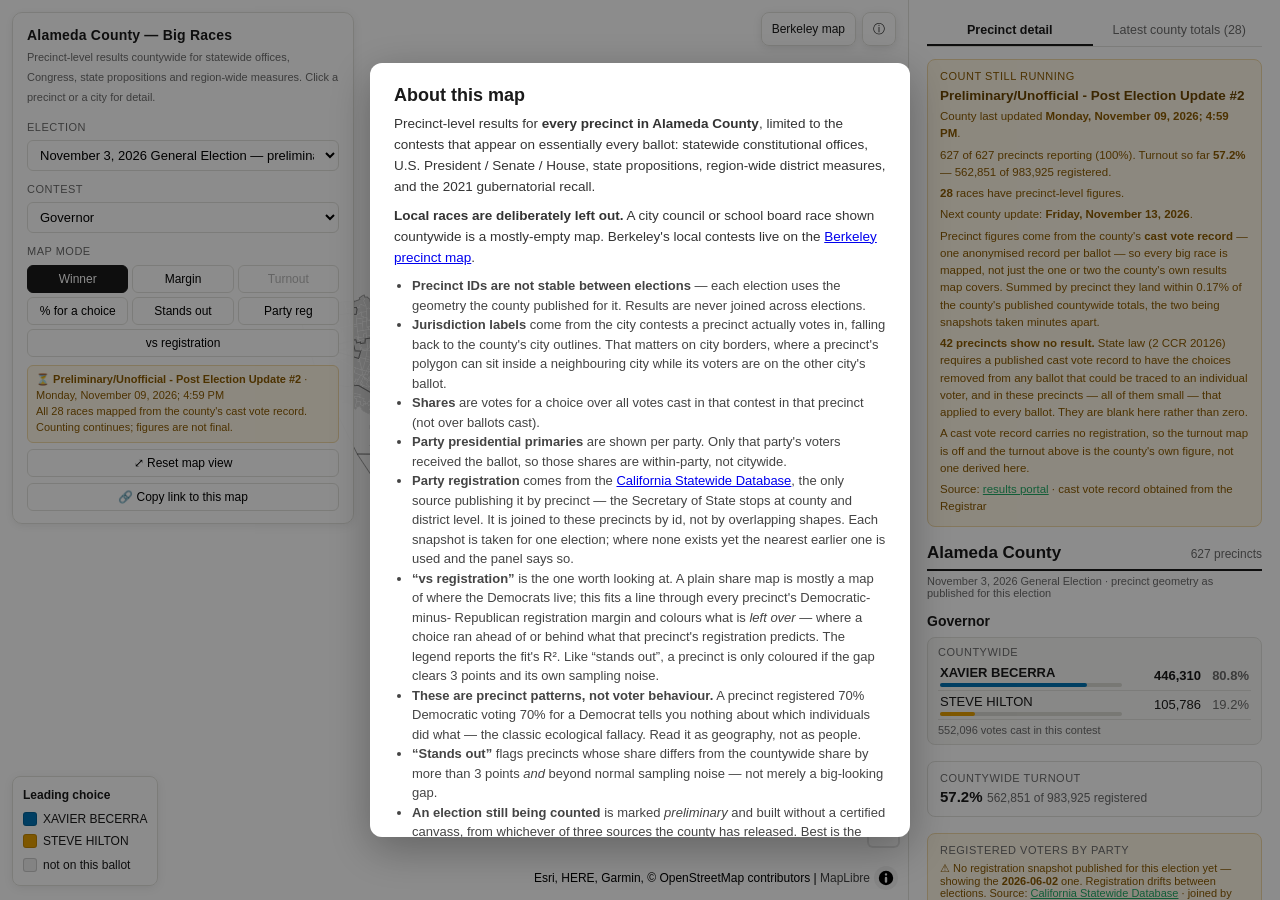
==== commit a6751125: "Extract the code both maps had byte-identical copies of 306 lines were duplicated between index.html" ====
--- a/site/county.html
+++ b/site/county.html
@@ -99,95 +99,9 @@
   #about p { font-size:13.5px; line-height:1.55; margin:8px 0; color:#333; }
   #about ul { font-size:13px; line-height:1.5; color:#444; padding-left:18px; margin:8px 0; }
   #about .ok { margin-top:14px; padding:9px 16px; border-radius:8px; border:none; background:var(--ink); color:#fff; font-size:14px; cursor:pointer; }
-/* ---------- desktop-neutral scaffolding for the mobile sheet ---------- */
-  #sheet { display:contents; }
-  #sheetGrip, #mbar, #ctlBackdrop, #ctlDone { display:none; }
-
-  /* =========================================================================
-     Phones. The old layout floated a 341px control card over a 455px map and
-     put the legend on top of that, leaving about 60px of visible map. Here the
-     map is full-bleed, the controls live in a sheet opened from a slim top bar,
-     and the results panel is a drag-up bottom sheet that never covers the map
-     completely. svh, not vh: legacy vh is measured against the collapsed
-     toolbar, so a vh-sized layout overflows on load in mobile Safari.
-     ========================================================================= */
-  @media (max-width:760px){
-    html, body { height:100%; overflow:hidden; overscroll-behavior:none; }
-    #app { display:block; position:relative; height:100vh; height:100svh; }
-    #map { position:absolute; inset:0; }
-
-    /* --- top bar --------------------------------------------------------- */
-    #mbar { display:flex; gap:6px; align-items:stretch; position:absolute; z-index:7;
-      top:0; left:0; right:0; padding:6px 8px; background:rgba(255,255,255,.97);
-      border-bottom:1px solid var(--line); box-shadow:0 1px 6px rgba(0,0,0,.06); }
-    #mbar button { flex:1 1 0; min-height:44px; min-width:44px; text-align:left;
-      background:#fff; border:1px solid var(--line); border-radius:9px; padding:4px 8px;
-      font:inherit; color:var(--ink); overflow:hidden; cursor:pointer; }
-    #mbar #mbarInfo { flex:0 0 44px; text-align:center; font-size:16px; }
-    #mbar .k { display:block; font-size:9.5px; text-transform:uppercase; letter-spacing:.5px;
-      color:var(--muted); line-height:1.3; }
-    #mbar .v { display:block; font-size:12.5px; font-weight:600; line-height:1.3;
-      white-space:nowrap; overflow:hidden; text-overflow:ellipsis; }
-
-    #nav { top:auto; bottom:calc(var(--peek) + 10px); right:8px; z-index:6; }
-    .maplibregl-ctrl-bottom-right { bottom:calc(var(--peek) + 58px); }
-    #nav a, #nav button { min-height:44px; display:flex; align-items:center; }
-    #nav #aboutBtn { display:none; }      /* lives in the top bar on a phone */
-
-    /* --- controls, as a sheet opened from the top bar -------------------- */
-    #ctlBackdrop { display:block; position:fixed; inset:0; z-index:19;
-      background:rgba(0,0,0,.35); opacity:0; pointer-events:none; transition:opacity .2s; }
-    body.ctl-open #ctlBackdrop { opacity:1; pointer-events:auto; }
-    #controls { position:fixed; z-index:20; top:auto; left:0; right:0; bottom:0; width:auto;
-      max-height:78svh; overflow-y:auto; border-radius:14px 14px 0 0;
-      border:1px solid var(--line); border-bottom:none; padding:14px 16px calc(16px + env(safe-area-inset-bottom));
-      transform:translateY(103%); transition:transform .22s ease;
-      box-shadow:0 -6px 28px rgba(0,0,0,.18); }
-    body.ctl-open #controls { transform:none; }
-    #controls h1, #controls .sub { display:none; }
-    #ctlDone { display:block; order:-1; margin:0 0 10px; min-height:44px; font-size:14px;
-      background:var(--ink); color:#fff; border-color:var(--ink); }
-    .modes { flex-wrap:nowrap; overflow-x:auto; -webkit-overflow-scrolling:touch;
-      scrollbar-width:none; padding-bottom:2px; }
-    .modes::-webkit-scrollbar { display:none; }
-    .modes button { flex:0 0 auto; min-height:44px; padding:6px 12px; }
-    select, .ctrlbtn { min-height:44px; font-size:15px; }   /* 15px: iOS zooms below 16 on focus… */
-    #controls select { font-size:16px; }                    /* …so the real inputs get 16 */
-
-    /* --- legend: one line until tapped ----------------------------------- */
-    #legend { bottom:calc(var(--peek) + 10px); left:8px; max-width:62%; z-index:6;
-      max-height:34px; overflow:hidden; padding:8px 10px; cursor:pointer; }
-    #legend.open { max-height:46svh; overflow-y:auto; }
-    #legend::after { content:"▾"; position:absolute; right:8px; top:7px; color:var(--muted); font-size:11px; }
-    #legend.open::after { content:"▴"; }
-
-    /* --- the results sheet ------------------------------------------------ */
-    #sheet { display:block; position:fixed; z-index:10; left:0; right:0; bottom:0;
-      height:82svh; background:#fff; border-radius:14px 14px 0 0;
-      box-shadow:0 -6px 28px rgba(0,0,0,.16); border:1px solid var(--line); border-bottom:none;
-      transform:translateY(calc(82svh - var(--peek)));
-      transition:transform .24s cubic-bezier(.25,.8,.3,1); touch-action:none; }
-    body.sheet-half #sheet { transform:translateY(42svh); }
-    body.sheet-full #sheet { transform:translateY(0); }
-    body.sheet-drag #sheet { transition:none; }
-    #sheetGrip { display:block; width:100%; background:none; border:none; padding:9px 14px 6px;
-      cursor:grab; text-align:left; font:inherit; touch-action:none; }
-    #sheetGrip .bar { display:block; width:40px; height:4px; border-radius:2px;
-      background:#cfcfc9; margin:0 auto 7px; }
-    #sheetGrip .lbl { display:block; font-size:12.5px; color:var(--muted);
-      white-space:nowrap; overflow:hidden; text-overflow:ellipsis; }
-    #sheetGrip .lbl b { color:var(--ink); }
-    #panel { position:static; height:calc(82svh - 52px); overflow-y:auto;
-      -webkit-overflow-scrolling:touch; border:none; padding:0 16px calc(28px + env(safe-area-inset-bottom)); }
-    body.sheet-peek #panel { overflow:hidden; }   /* no scrolling a sheet you cannot see */
-
-    .prec .ph, .cityrow, .tabs button { min-height:44px; }
-    #about .box { max-height:84svh; }
-  }
-  @media (max-width:380px){
-    #mbar .v { font-size:12px; }
-  }
 </style>
+<!-- after the page's own styles: these rules override the desktop layout -->
+<link rel="stylesheet" href="./shared.css" />
 </head>
 <body>
 <noscript><div style="padding:24px;font:15px/1.6 -apple-system,Arial,sans-serif;max-width:640px">
@@ -315,42 +229,10 @@
   </div>
 </div>
 
+<script src="./shared.js"></script>
 <script>
+embedInit("county");
 const DATA = "./data/county";
-const EMBED_PAGE = "county";
-/* ---- embedding (samkp.com wraps this page in an iframe) ----------------------
-   A deep link shared from samkp.com has to reopen the same view, and "copy link"
-   has to hand back the samkp.com URL, not the github.io one. So the parent is told
-   the hash on every change, and is asked for its own URL when copying. Only the
-   origins listed here are trusted, and only the hash — which is not sensitive — is
-   ever sent. Standalone (unframed) use is unaffected. */
-const EMBED_PARENTS = ["https://samkp.com", "https://www.samkp.com"];
-const FRAMED = (()=>{ try { return !!window.parent && window.parent !== window; } catch(e){ return false; } })();
-let _shareWaiters = [];
-if(FRAMED) window.addEventListener("message", ev=>{
-  if(!EMBED_PARENTS.includes(ev.origin)) return;
-  const d = ev.data || {};
-  if(d.type === "bpm:share-url" && typeof d.url === "string"){
-    const w = _shareWaiters; _shareWaiters = []; w.forEach(fn=>fn(d.url));
-  }
-});
-function notifyParent(){
-  if(!FRAMED) return;
-  for(const o of EMBED_PARENTS){
-    try { window.parent.postMessage({type:"bpm:hash", page:EMBED_PAGE, hash:location.hash}, o); } catch(e){}
-  }
-}
-function shareUrl(){
-  if(!FRAMED) return Promise.resolve(location.href);
-  return new Promise(res=>{
-    let done=false; const finish=u=>{ if(!done){ done=true; res(u); } };
-    _shareWaiters.push(finish);
-    for(const o of EMBED_PARENTS){
-      try { window.parent.postMessage({type:"bpm:share-url-request"}, o); } catch(e){}
-    }
-    setTimeout(()=>finish(location.href), 400);   // no answer: fall back to our own URL
-  });
-}
 
 // Okabe–Ito colourblind-safe qualitative palette, then neutral greys for overflow.
 const CAT = ["#0072B2","#E69F00","#009E73","#CC79A7","#56B4E9","#D55E00","#F0E442","#8c8c8c","#7d5aa6","#4d4d4d"];
@@ -1503,122 +1385,25 @@
   });
 }
 
-/* ================= phone layout =========================================
-   The map is full-bleed and the results panel is a bottom sheet with three
-   snap points, the pattern Google Maps uses and NN/G describes: non-modal,
-   so the map stays live behind it, and never full height so it still reads
-   as a sheet. The controls open as a separate sheet from the top bar, and
-   only one sheet is ever open at a time.
-   ====================================================================== */
-const isPhone = () => matchMedia("(max-width:760px)").matches;
-const SNAPS = ["peek","half","full"];
-let sheetSnap = "peek";
-
-function setSnap(sn){
-  sheetSnap = SNAPS.includes(sn)? sn : "peek";
-  const b=document.body;
-  b.classList.remove("sheet-peek","sheet-half","sheet-full");
-  b.classList.add("sheet-"+sheetSnap);
-  const g=document.getElementById("sheetGrip");
-  if(g) g.setAttribute("aria-expanded", String(sheetSnap!=="peek"));
-  if(sheetSnap==="peek") document.getElementById("panel").scrollTop=0;
-}
-
-/* The peek strip has to earn its 112px: it carries the answer, so the map is
-   readable without opening anything. */
-function syncSheetLabel(){
-  const g=document.getElementById("sheetGrip");
-  if(!g || !isPhone() || !state.results) return;
-  const lbl=g.querySelector(".lbl");
-  let txt="";
-  try {
-    if(state.focus) txt=`Precinct ${state.focus}`;
-    else if(state.city) txt=state.city;
-    else {
-      const ct=countyTotal(state.contest), ch=ct&&ct.choices;
-      if(ch && sumv(ch)){
-        const [w,v]=winnerOf(ch);
-        txt=`<b>${esc(w)} ${fpct(pct(v,sumv(ch)))}</b> · ${fmt(sumv(ch))} votes`;
-      }
-    }
-  } catch(e){}
-  lbl.innerHTML = txt || "Results";
-}
-
-function syncTopBar(){
-  if(!isPhone()) return;
-  const c=document.getElementById("mbarContest"), m=document.getElementById("mbarMode");
-  if(c) c.querySelector(".v").textContent = state.contest || "—";
-  if(m){
-    const btn=document.querySelector(`.modes button[data-mode="${state.mode}"]`);
-    let v=btn? btn.textContent.trim() : state.mode;
-    if(state.mode==="partyreg") v += " · "+(PARTY_LABEL[state.party]||state.party);
-    else if(state.choice && (state.mode==="choice"||state.mode==="deviation"||state.mode==="residual"))
-      v += " · "+state.choice.replace(/^[A-Z]{2,4}\s*-\s*/,"");
-    m.querySelector(".v").textContent = v;
-  }
-}
-
-const openControls = on => document.body.classList.toggle("ctl-open", !!on);
-
-function wirePhoneUI(){
-  const grip=document.getElementById("sheetGrip");
-  const sheet=document.getElementById("sheet");
-  setSnap("peek");
-
-  // tap cycles up, and back to peek from the top
-  let dragged=false;
-  grip.addEventListener("click", ()=>{
-    if(dragged){ dragged=false; return; }
-    setSnap(sheetSnap==="peek"? "half" : sheetSnap==="half"? "full" : "peek");
-  });
-
-  // drag: follow the finger, then snap to whichever point is nearest
-  let startY=0, startTop=0, moved=0, dragging=false;
-  const topFor = sn => sn==="full"? 0 : sn==="half"? window.innerHeight*0.42
-                                      : sheet.offsetHeight - parseFloat(getComputedStyle(document.documentElement).getPropertyValue("--peek"));
-  grip.addEventListener("pointerdown", e=>{
-    if(!isPhone()) return;
-    dragging=true; moved=0; startY=e.clientY; startTop=topFor(sheetSnap);
-    document.body.classList.add("sheet-drag");
-    grip.setPointerCapture(e.pointerId);
-  });
-  grip.addEventListener("pointermove", e=>{
-    if(!dragging) return;
-    moved=e.clientY-startY;
-    const max=topFor("peek");
-    sheet.style.transform=`translateY(${Math.max(0,Math.min(max,startTop+moved))}px)`;
-  });
-  const end=()=>{
-    if(!dragging) return;
-    dragging=false; document.body.classList.remove("sheet-drag");
-    sheet.style.transform="";
-    if(Math.abs(moved)>8){
-      dragged=true;
-      const now=Math.max(0,Math.min(topFor("peek"), startTop+moved));
-      let best=SNAPS[0], bd=Infinity;
-      for(const sn of SNAPS){ const d=Math.abs(topFor(sn)-now); if(d<bd){ bd=d; best=sn; } }
-      setSnap(best);
-      setTimeout(()=>{ dragged=false; }, 60);
-    }
-  };
-  grip.addEventListener("pointerup", end);
-  grip.addEventListener("pointercancel", end);
-
-  // top bar -> controls sheet
-  const open=()=>{ openControls(true); setSnap("peek"); };
-  document.getElementById("mbarContest").onclick = open;
-  document.getElementById("mbarMode").onclick = open;
-  document.getElementById("mbarInfo").onclick = ()=>{ document.getElementById("about").style.display="flex"; };
-  document.getElementById("ctlDone").onclick = ()=> openControls(false);
-  document.getElementById("ctlBackdrop").onclick = ()=> openControls(false);
-
-  // legend collapses to one line until tapped
-  const lg=document.getElementById("legend");
-  lg.addEventListener("click", ()=>{ if(isPhone()) lg.classList.toggle("open"); });
-
-  document.addEventListener("keydown", e=>{ if(e.key==="Escape") openControls(false); });
-}
+/* what this map puts in the peek strip and after the mode name */
+phoneHooks({
+  label(){
+    if(!state.results) return "";
+    if(state.focus) return `Precinct ${state.focus}`;
+    if(state.city) return state.city;
+    const ct=countyTotal(state.contest), ch=ct&&ct.choices;
+    if(!ch || !sumv(ch)) return "";
+    const [w,v]=winnerOf(ch);
+    return `<b>${esc(w)} ${fpct(pct(v,sumv(ch)))}</b> · ${fmt(sumv(ch))} votes`;
+  },
+  modeSuffix(){
+    if(state.mode==="partyreg") return " · "+(PARTY_LABEL[state.party]||state.party);
+    if(state.choice && (state.mode==="choice"||state.mode==="deviation"||state.mode==="residual"))
+      return " · "+state.choice.replace(/^[A-Z]{2,4}\s*-\s*/,"");
+    return "";
+  }
+});
+
 
 function syncModes(){
   document.querySelectorAll('.modes button[data-mode]').forEach(b=>
--- a/site/shared.css
+++ b/site/shared.css
@@ -0,0 +1,92 @@
+/* Shared by index.html and county.html.
+   Everything here was duplicated in both files; the phone layout alone was 88
+   identical lines, and a fix to one copy did not reach the other. */
+
+/* ---------- desktop-neutral scaffolding for the mobile sheet ---------- */
+  #sheet { display:contents; }
+  #sheetGrip, #mbar, #ctlBackdrop, #ctlDone { display:none; }
+
+  /* =========================================================================
+     Phones. The old layout floated a 341px control card over a 455px map and
+     put the legend on top of that, leaving about 60px of visible map. Here the
+     map is full-bleed, the controls live in a sheet opened from a slim top bar,
+     and the results panel is a drag-up bottom sheet that never covers the map
+     completely. svh, not vh: legacy vh is measured against the collapsed
+     toolbar, so a vh-sized layout overflows on load in mobile Safari.
+     ========================================================================= */
+  @media (max-width:760px){
+    html, body { height:100%; overflow:hidden; overscroll-behavior:none; }
+    #app { display:block; position:relative; height:100vh; height:100svh; }
+    #map { position:absolute; inset:0; }
+
+    /* --- top bar --------------------------------------------------------- */
+    #mbar { display:flex; gap:6px; align-items:stretch; position:absolute; z-index:7;
+      top:0; left:0; right:0; padding:6px 8px; background:rgba(255,255,255,.97);
+      border-bottom:1px solid var(--line); box-shadow:0 1px 6px rgba(0,0,0,.06); }
+    #mbar button { flex:1 1 0; min-height:44px; min-width:44px; text-align:left;
+      background:#fff; border:1px solid var(--line); border-radius:9px; padding:4px 8px;
+      font:inherit; color:var(--ink); overflow:hidden; cursor:pointer; }
+    #mbar #mbarInfo { flex:0 0 44px; text-align:center; font-size:16px; }
+    #mbar .k { display:block; font-size:9.5px; text-transform:uppercase; letter-spacing:.5px;
+      color:var(--muted); line-height:1.3; }
+    #mbar .v { display:block; font-size:12.5px; font-weight:600; line-height:1.3;
+      white-space:nowrap; overflow:hidden; text-overflow:ellipsis; }
+
+    #nav { top:auto; bottom:calc(var(--peek) + 10px); right:8px; z-index:6; }
+    .maplibregl-ctrl-bottom-right { bottom:calc(var(--peek) + 58px); }
+    #nav a, #nav button { min-height:44px; display:flex; align-items:center; }
+    #nav #aboutBtn { display:none; }      /* lives in the top bar on a phone */
+
+    /* --- controls, as a sheet opened from the top bar -------------------- */
+    #ctlBackdrop { display:block; position:fixed; inset:0; z-index:19;
+      background:rgba(0,0,0,.35); opacity:0; pointer-events:none; transition:opacity .2s; }
+    body.ctl-open #ctlBackdrop { opacity:1; pointer-events:auto; }
+    #controls { position:fixed; z-index:20; top:auto; left:0; right:0; bottom:0; width:auto;
+      max-height:78svh; overflow-y:auto; border-radius:14px 14px 0 0;
+      border:1px solid var(--line); border-bottom:none; padding:14px 16px calc(16px + env(safe-area-inset-bottom));
+      transform:translateY(103%); transition:transform .22s ease;
+      box-shadow:0 -6px 28px rgba(0,0,0,.18); }
+    body.ctl-open #controls { transform:none; }
+    #controls h1, #controls .sub { display:none; }
+    #ctlDone { display:block; order:-1; margin:0 0 10px; min-height:44px; font-size:14px;
+      background:var(--ink); color:#fff; border-color:var(--ink); }
+    .modes { flex-wrap:nowrap; overflow-x:auto; -webkit-overflow-scrolling:touch;
+      scrollbar-width:none; padding-bottom:2px; }
+    .modes::-webkit-scrollbar { display:none; }
+    .modes button { flex:0 0 auto; min-height:44px; padding:6px 12px; }
+    select, .ctrlbtn { min-height:44px; font-size:15px; }   /* 15px: iOS zooms below 16 on focus… */
+    #controls select { font-size:16px; }                    /* …so the real inputs get 16 */
+
+    /* --- legend: one line until tapped ----------------------------------- */
+    #legend { bottom:calc(var(--peek) + 10px); left:8px; max-width:62%; z-index:6;
+      max-height:34px; overflow:hidden; padding:8px 10px; cursor:pointer; }
+    #legend.open { max-height:46svh; overflow-y:auto; }
+    #legend::after { content:"▾"; position:absolute; right:8px; top:7px; color:var(--muted); font-size:11px; }
+    #legend.open::after { content:"▴"; }
+
+    /* --- the results sheet ------------------------------------------------ */
+    #sheet { display:block; position:fixed; z-index:10; left:0; right:0; bottom:0;
+      height:82svh; background:#fff; border-radius:14px 14px 0 0;
+      box-shadow:0 -6px 28px rgba(0,0,0,.16); border:1px solid var(--line); border-bottom:none;
+      transform:translateY(calc(82svh - var(--peek)));
+      transition:transform .24s cubic-bezier(.25,.8,.3,1); touch-action:none; }
+    body.sheet-half #sheet { transform:translateY(42svh); }
+    body.sheet-full #sheet { transform:translateY(0); }
+    body.sheet-drag #sheet { transition:none; }
+    #sheetGrip { display:block; width:100%; background:none; border:none; padding:9px 14px 6px;
+      cursor:grab; text-align:left; font:inherit; touch-action:none; }
+    #sheetGrip .bar { display:block; width:40px; height:4px; border-radius:2px;
+      background:#cfcfc9; margin:0 auto 7px; }
+    #sheetGrip .lbl { display:block; font-size:12.5px; color:var(--muted);
+      white-space:nowrap; overflow:hidden; text-overflow:ellipsis; }
+    #sheetGrip .lbl b { color:var(--ink); }
+    #panel { position:static; height:calc(82svh - 52px); overflow-y:auto;
+      -webkit-overflow-scrolling:touch; border:none; padding:0 16px calc(28px + env(safe-area-inset-bottom)); }
+    body.sheet-peek #panel { overflow:hidden; }   /* no scrolling a sheet you cannot see */
+
+    .prec .ph, .cityrow, .tabs button { min-height:44px; }
+    #about .box { max-height:84svh; }
+  }
+  @media (max-width:380px){
+    #mbar .v { font-size:12px; }
+  }
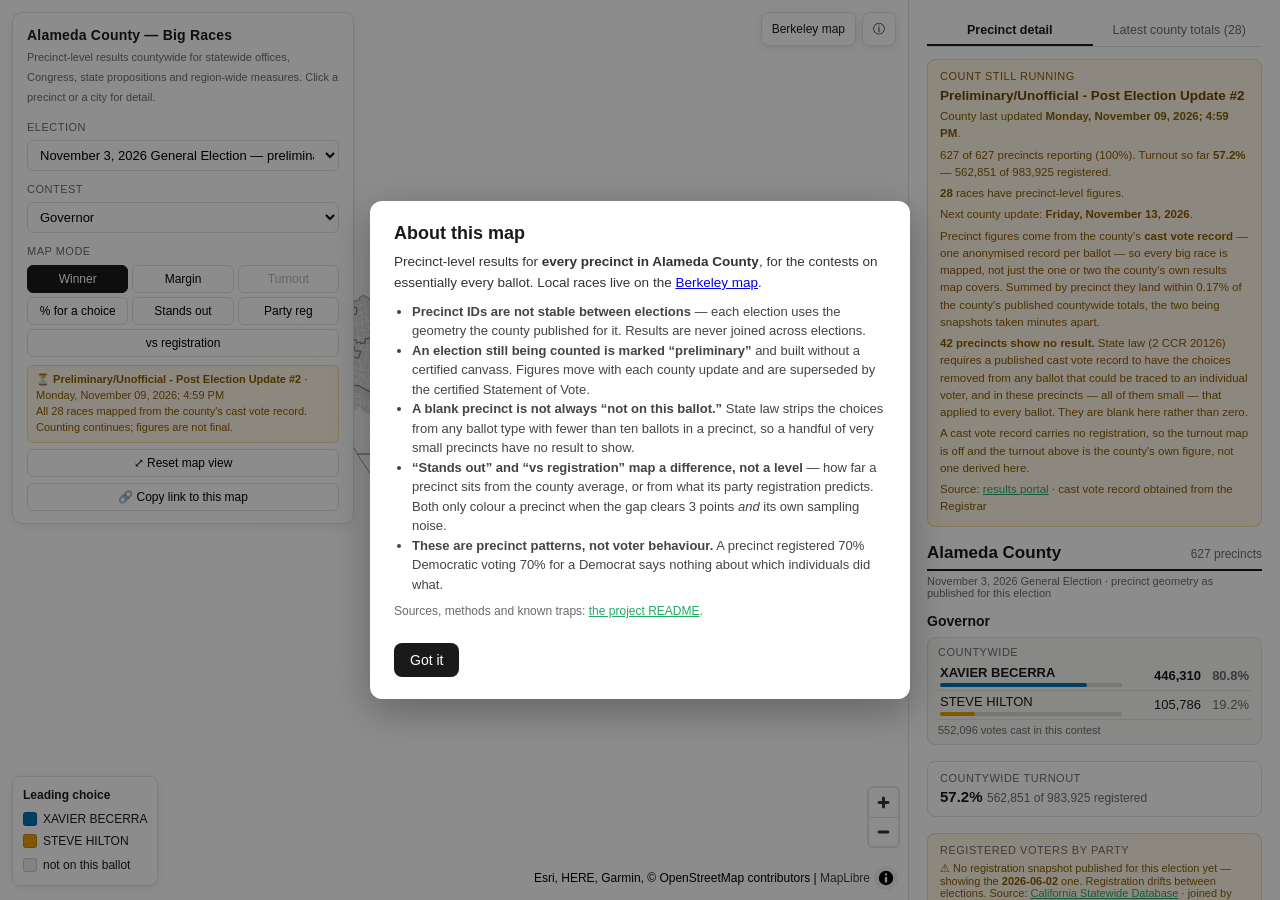
==== commit 94410e59: "Cut both about boxes to five bullets County went from 11 bullets and 649 words to 5 and 201; Berkele" ====
--- a/site/county.html
+++ b/site/county.html
@@ -170,61 +170,26 @@
 <div id="about" role="dialog" aria-modal="true" aria-labelledby="aboutTitle">
   <div class="box">
     <h2 id="aboutTitle">About this map</h2>
-    <p>Precinct-level results for <b>every precinct in Alameda County</b>, limited to the
-       contests that appear on essentially every ballot: statewide constitutional offices,
-       U.S. President / Senate / House, state propositions, region-wide district measures,
-       and the 2021 gubernatorial recall.</p>
-    <p><b>Local races are deliberately left out.</b> A city council or school board race shown
-       countywide is a mostly-empty map. Berkeley's local contests live on the
-       <a href="./index.html">Berkeley precinct map</a>.</p>
-    <ul>
+    <p>Precinct-level results for <b>every precinct in Alameda County</b>, for the contests on
+       essentially every ballot. Local races live on the <a href="./index.html">Berkeley map</a>.</p>
+<ul>
       <li><b>Precinct IDs are not stable between elections</b> — each election uses the geometry
           the county published for it. Results are never joined across elections.</li>
-      <li><b>Jurisdiction labels</b> come from the city contests a precinct actually votes in,
-          falling back to the county's city outlines. That matters on city borders, where a
-          precinct's polygon can sit inside a neighbouring city while its voters are on the
-          other city's ballot.</li>
-      <li><b>Shares</b> are votes for a choice over all votes cast in that contest in that
-          precinct (not over ballots cast).</li>
-      <li><b>Party presidential primaries</b> are shown per party. Only that party's voters
-          received the ballot, so those shares are within-party, not citywide.</li>
-      <li><b>Party registration</b> comes from the <a href="https://statewidedatabase.org/" target="_blank" rel="noopener">California Statewide Database</a>,
-          the only source publishing it by precinct — the Secretary of State stops at county and
-          district level. It is joined to these precincts by id, not by overlapping shapes.
-          Each snapshot is taken for one election; where none exists yet the nearest earlier one
-          is used and the panel says so.</li>
-      <li><b>“vs registration”</b> is the one worth looking at. A plain share map is mostly a map
-          of where the Democrats live; this fits a line through every precinct's Democratic-minus-
-          Republican registration margin and colours what is <i>left over</i> — where a choice ran
-          ahead of or behind what that precinct's registration predicts. The legend reports the
-          fit's R². Like “stands out”, a precinct is only coloured if the gap clears 3 points and
-          its own sampling noise.</li>
+      <li><b>An election still being counted is marked “preliminary”</b> and built without a
+          certified canvass. Figures move with each county update and are superseded by the
+          certified Statement of Vote.</li>
+      <li><b>A blank precinct is not always “not on this ballot.”</b> State law strips the
+          choices from any ballot type with fewer than ten ballots in a precinct, so a handful
+          of very small precincts have no result to show.</li>
+      <li><b>“Stands out” and “vs registration” map a difference, not a level</b> — how far a
+          precinct sits from the county average, or from what its party registration predicts.
+          Both only colour a precinct when the gap clears 3 points <i>and</i> its own sampling
+          noise.</li>
       <li><b>These are precinct patterns, not voter behaviour.</b> A precinct registered 70%
-          Democratic voting 70% for a Democrat tells you nothing about which individuals did what —
-          the classic ecological fallacy. Read it as geography, not as people.</li>
-      <li><b>“Stands out”</b> flags precincts whose share differs from the countywide share by
-          more than 3 points <i>and</i> beyond normal sampling noise — not merely a big-looking gap.</li>
-      <li><b>An election still being counted</b> is marked <i>preliminary</i> and built without a
-          certified canvass, from whichever of three sources the county has released. Best is the
-          <b>cast vote record</b> — one anonymised record per ballot, carrying the precinct and
-          every contest on it — which the Registrar provides on request and which maps every big
-          race at once. Failing that, the county's <b>results map</b> feed carries per-precinct
-          votes for just the one or two contests it chooses to map, and its <b>results portal</b>
-          carries countywide totals for every race with no geography at all. The
-          <b>Latest county totals</b> tab lists all of them; the map shows the ones with precinct
-          figures. None of these sources carries per-precinct registration, so turnout is off for
-          those elections, and all are superseded by the certified Statement of Vote.</li>
-      <li><b>Precincts with no result in a cast vote record.</b> State law (2 CCR 20126) requires a
-          published cast vote record to have the choices stripped from any ballot that could be
-          traced to an individual voter. In a small enough precinct that covers every ballot, so
-          the precinct is shown as no-data rather than as zero votes. The panel says how many.</li>
-      <li><b>Region-wide district measures</b> (a measure put to the whole county by a district
-          that spans it, such as the 2026 transit measure) are included. Measures from one city,
-          school or park district are not — they would leave the county map mostly empty.</li>
+          Democratic voting 70% for a Democrat says nothing about which individuals did what.</li>
     </ul>
-    <p style="font-size:12px;color:#6b6b6b">Tallies: Alameda County Registrar of Voters
-       (Statement of Vote). Geometry: Alameda County Open Data Hub. Basemap: Esri, HERE,
-       Garmin, © OpenStreetMap contributors. No cookies, no analytics.</p>
+    <p style="font-size:12px;color:#6b6b6b">Sources, methods and known traps:
+       <a class="src" href="https://github.com/kpsmas123-bit/berkeley-precinct-map#readme" target="_blank" rel="noopener">the project README</a>.</p>
     <button class="ok" id="aboutOk">Got it</button>
   </div>
 </div>
